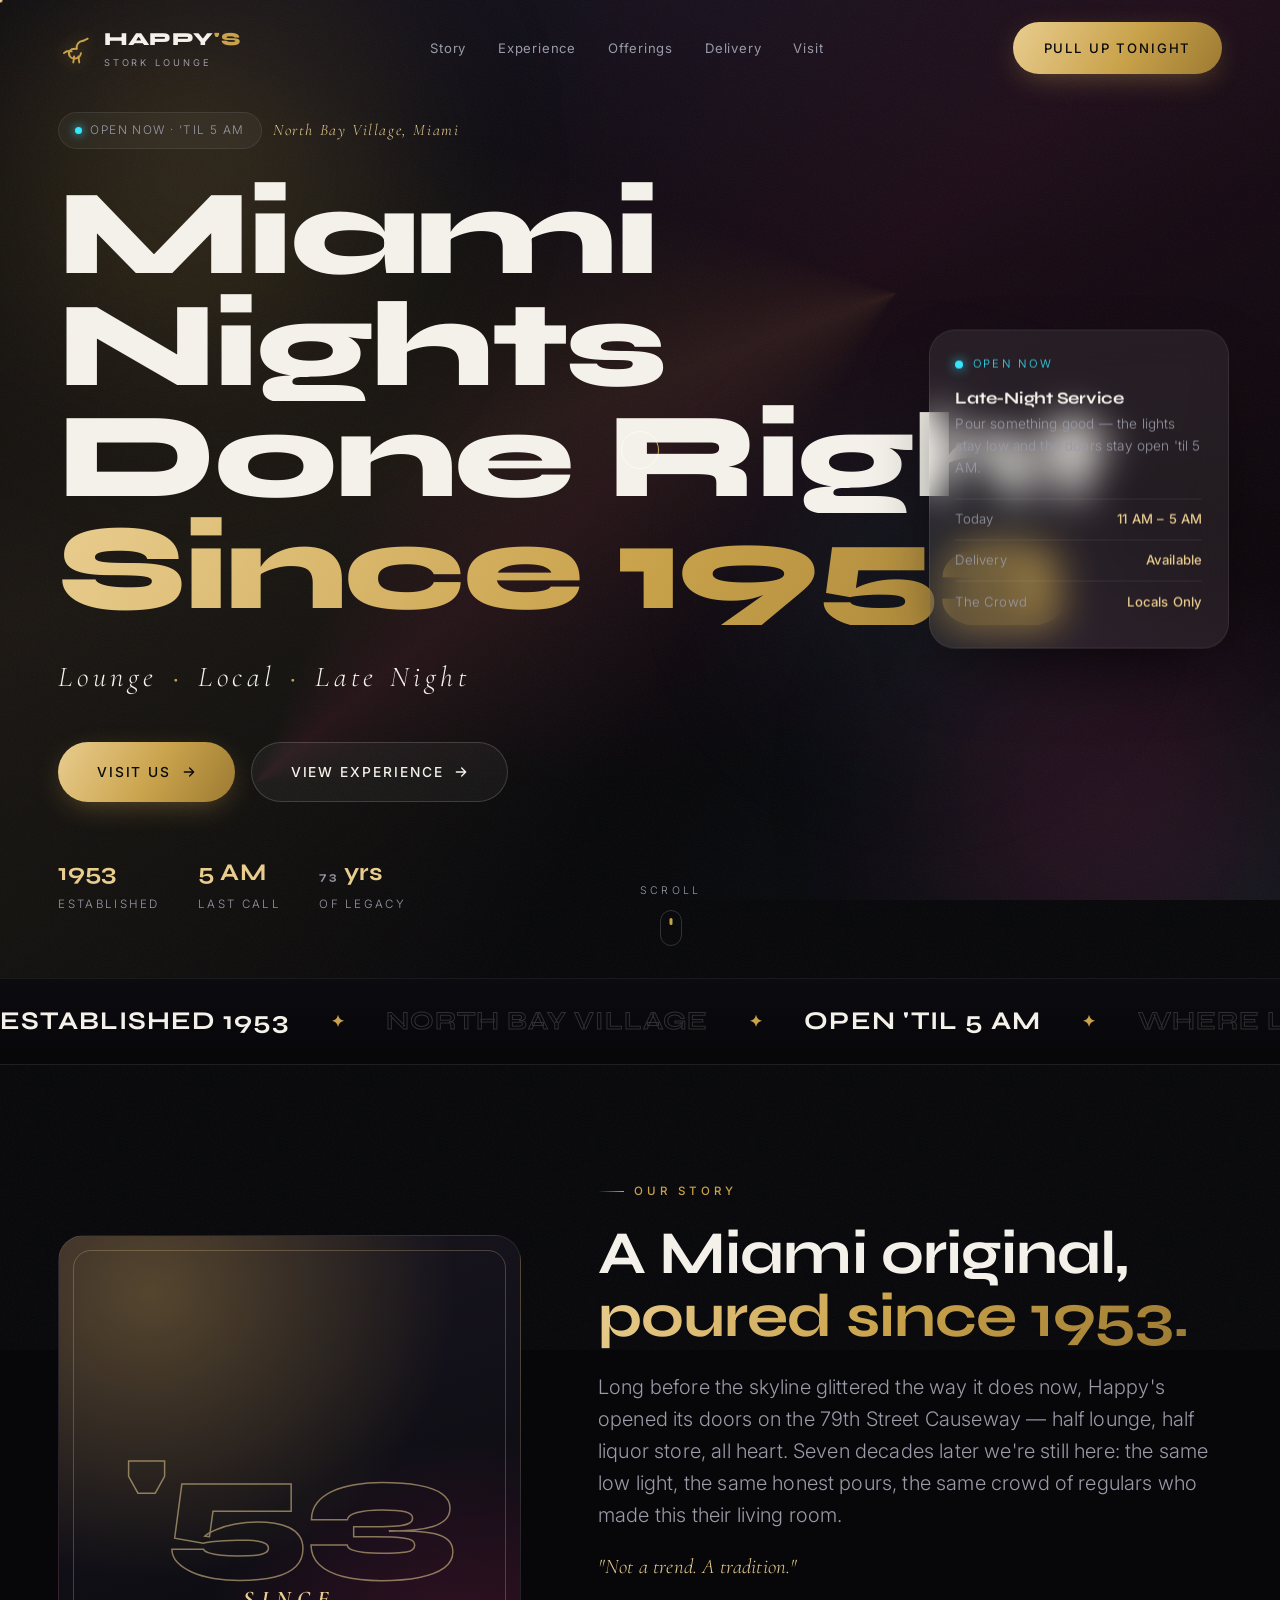
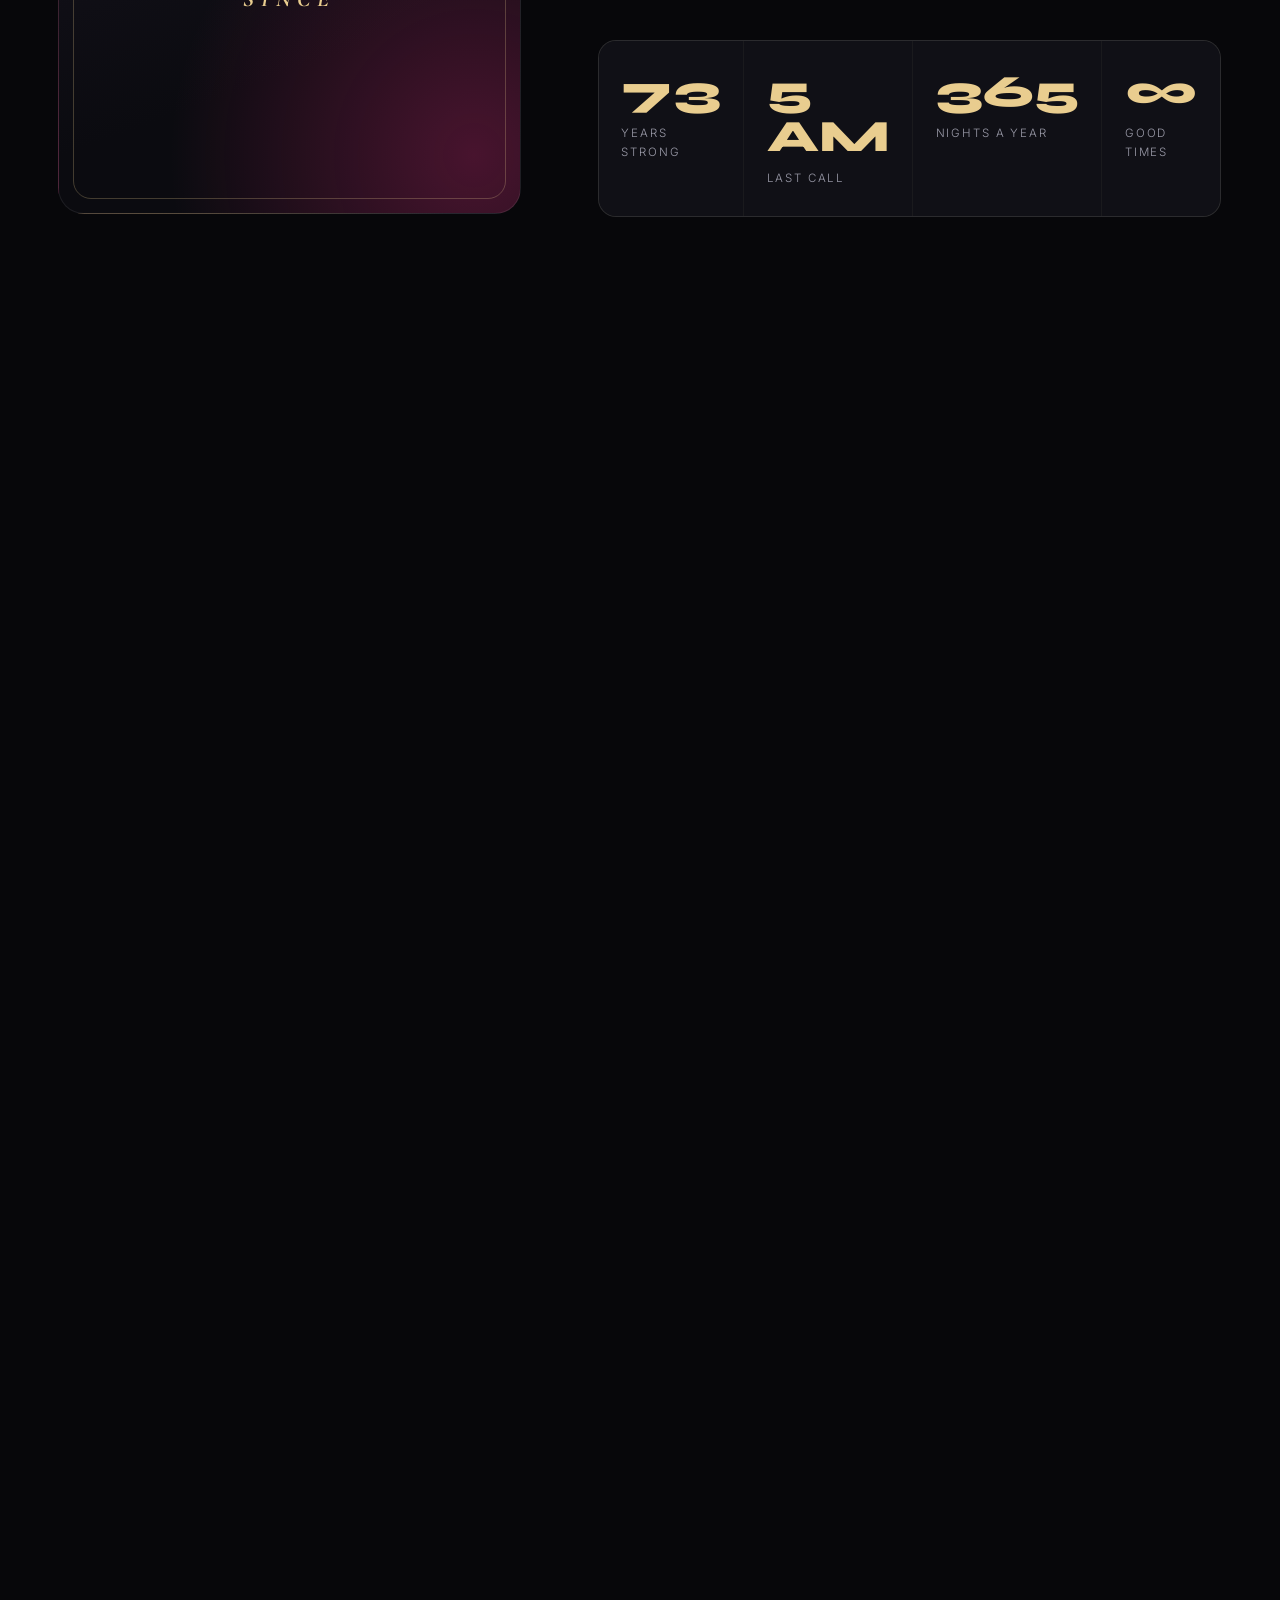
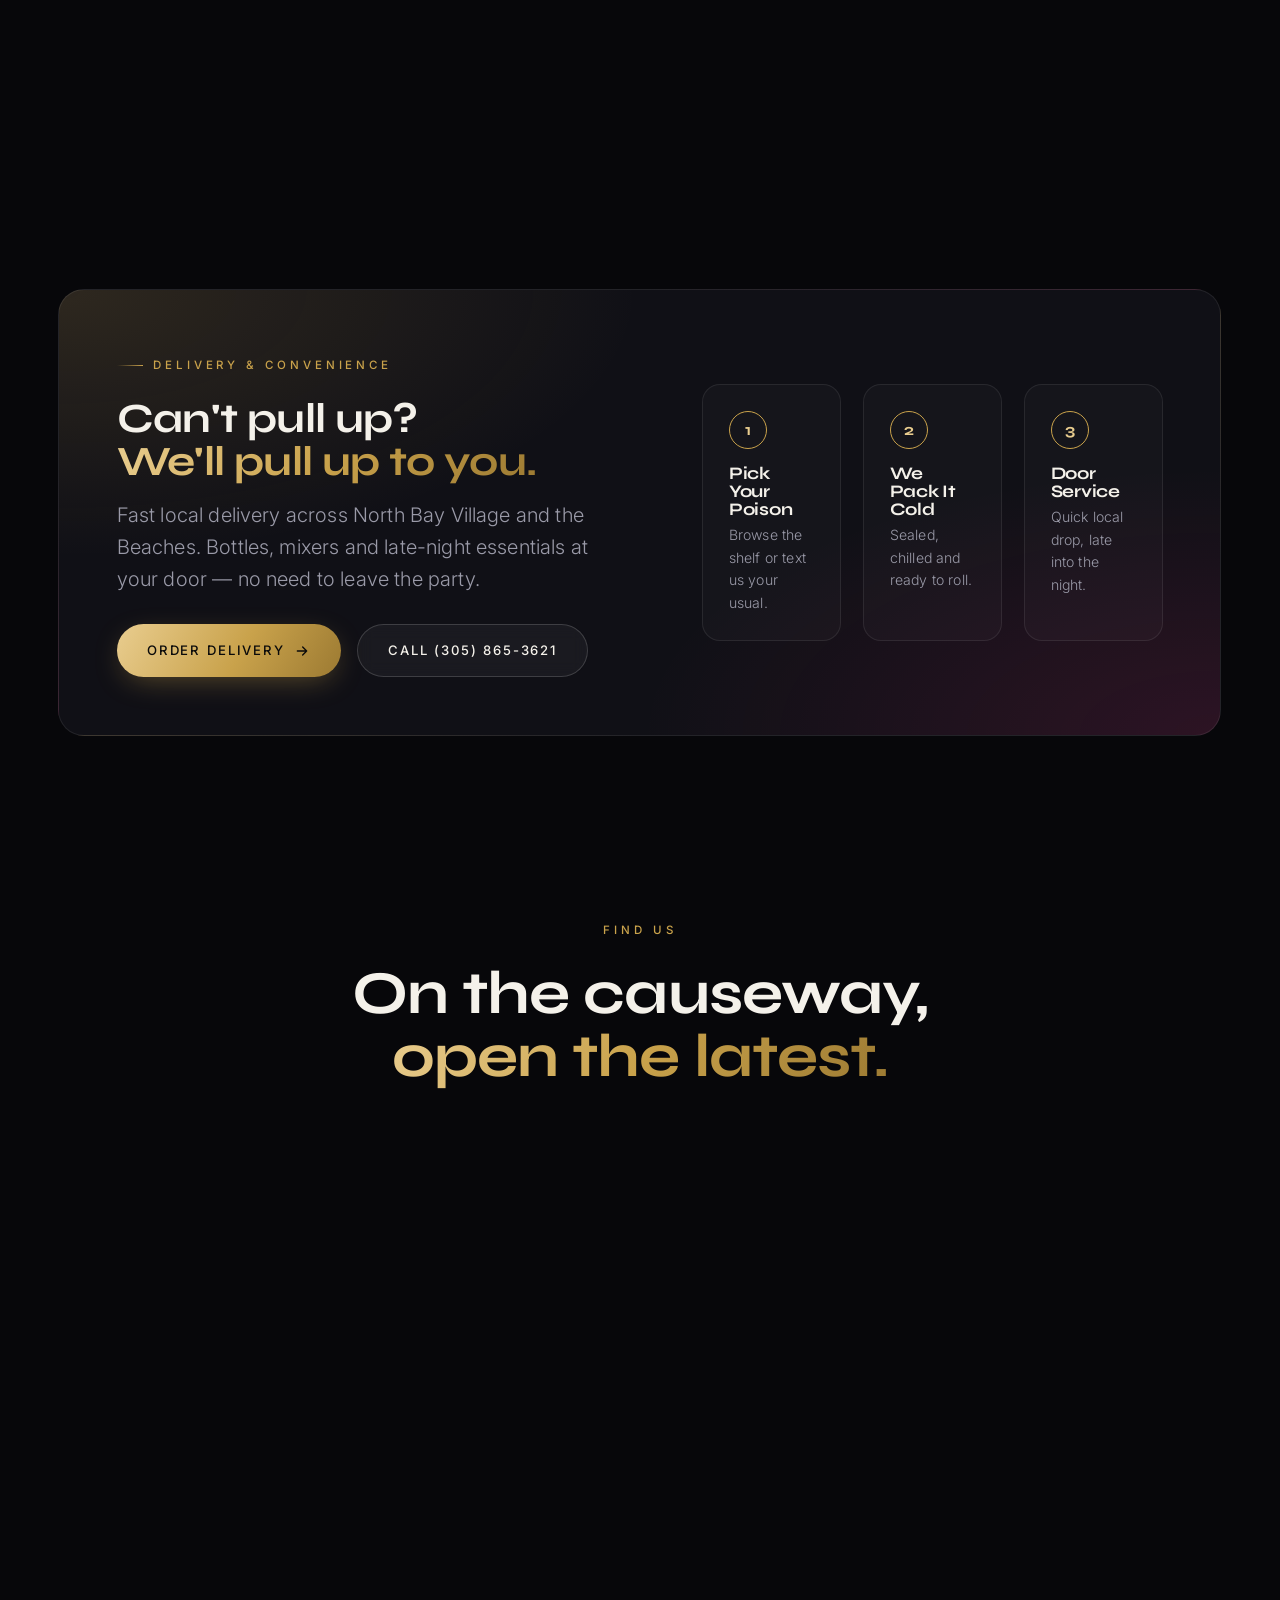
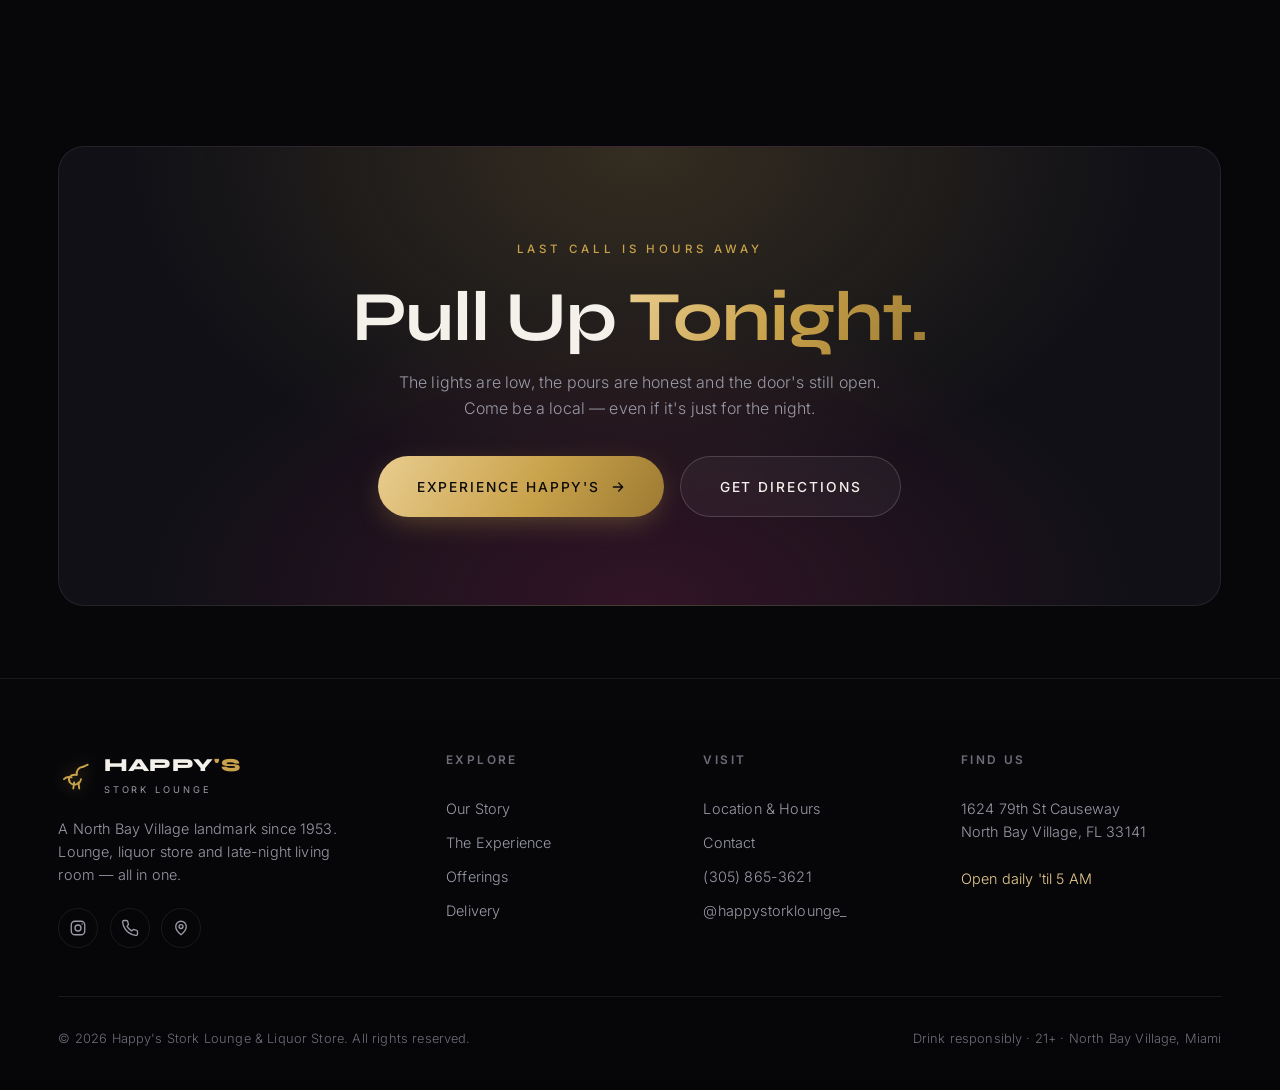
==== index.html @ d996e7ce "Build luxury website for Happy's Stork Lounge & Liquor Store A high-end, multi-page Miami nightlife " ====
<!DOCTYPE html>
<html lang="en">
<head>
  <meta charset="UTF-8" />
  <meta name="viewport" content="width=device-width, initial-scale=1.0" />
  <title>Happy's Stork Lounge & Liquor Store — Miami Nights Done Right Since 1953</title>
  <meta name="description" content="A North Bay Village original since 1953. Happy's Stork Lounge & Liquor Store — late-night cocktails, local energy, premium spirits and fast delivery. Open 'til 5 AM." />
  <meta name="theme-color" content="#07070a" />
  <meta property="og:title" content="Happy's Stork Lounge & Liquor Store — Miami" />
  <meta property="og:description" content="Miami nights done right since 1953. Lounge · Local · Late Night." />
  <meta property="og:type" content="website" />
  <link rel="preconnect" href="https://fonts.googleapis.com" />
  <link rel="preconnect" href="https://fonts.gstatic.com" crossorigin />
  <link rel="icon" href="data:image/svg+xml,%3Csvg xmlns='http://www.w3.org/2000/svg' viewBox='0 0 40 40'%3E%3Ctext y='32' font-size='32'%3E%F0%9F%A5%83%3C/text%3E%3C/svg%3E" />
  <link rel="stylesheet" href="assets/css/style.css" />
</head>
<body>

  <!-- ============ PRELOADER ============ -->
  <div class="preloader">
    <div class="preloader__inner">
      <div class="preloader__mark">HAPPY<span>'S</span></div>
      <div class="preloader__sub">Stork Lounge · Est. 1953</div>
      <div class="preloader__line"></div>
    </div>
  </div>

  <!-- ============ ATMOSPHERE ============ -->
  <div class="atmosphere" aria-hidden="true">
    <span class="orb orb--gold"></span>
    <span class="orb orb--pink"></span>
    <span class="orb orb--cyan"></span>
  </div>
  <div class="grain" aria-hidden="true"></div>
  <div class="scroll-bar"></div>
  <div class="cursor" aria-hidden="true"></div>
  <div class="cursor-dot" aria-hidden="true"></div>

  <!-- ============ NAV ============ -->
  <header class="nav">
    <div class="nav__inner container">
      <a class="brand" href="index.html" aria-label="Happy's Stork Lounge home">
        <svg class="brand__mark" viewBox="0 0 40 40" fill="none" stroke="currentColor" stroke-width="2.2" stroke-linecap="round" stroke-linejoin="round" aria-hidden="true">
          <path d="M35 9 L29.5 11.5"/>
          <path d="M29.5 11.5 C 24 12, 21.5 16, 22 21"/>
          <path d="M22 21 C 14 20, 11 25, 14 30 C 17 34, 26 33, 27 26"/>
          <path d="M19 30 L18 37"/>
          <path d="M24 30 L25 37"/>
          <path d="M16 24 C 12 23, 9 24, 7 26"/>
        </svg>
        <span>HAPPY<b>'S</b><small>Stork Lounge</small></span>
      </a>
      <nav class="nav__links" aria-label="Primary">
        <a href="about.html">Story</a>
        <a href="experience.html">Experience</a>
        <a href="offerings.html">Offerings</a>
        <a href="delivery.html">Delivery</a>
        <a href="location.html">Visit</a>
      </nav>
      <a class="btn btn--gold nav__cta" href="contact.html" data-magnetic>Pull Up Tonight</a>
      <button class="nav__toggle" aria-label="Open menu" aria-expanded="false">
        <span></span><span></span><span></span>
      </button>
    </div>
  </header>

  <!-- ============ MOBILE MENU ============ -->
  <div class="menu">
    <a href="about.html"><span>01</span>Story</a>
    <a href="experience.html"><span>02</span>Experience</a>
    <a href="offerings.html"><span>03</span>Offerings</a>
    <a href="delivery.html"><span>04</span>Delivery</a>
    <a href="location.html"><span>05</span>Visit</a>
    <a href="contact.html"><span>06</span>Contact</a>
    <div class="menu__footer">
      <span>1624 79th St Causeway</span>
      <span>(305) 865-3621</span>
      <span>Open 'til 5 AM</span>
    </div>
  </div>

  <main>
    <!-- ============ HERO ============ -->
    <section class="hero" id="top">
      <div class="hero__beams" data-parallax="0.15" aria-hidden="true"></div>
      <div class="container hero__inner">
        <div class="hero__badge">
          <span class="pill"><span class="dot"></span>Open Now · 'til 5 AM</span>
          <span class="hero__est">North Bay Village, Miami</span>
        </div>

        <h1>
          <span class="line"><span>Miami Nights</span></span>
          <span class="line"><span>Done Right</span></span>
          <span class="line"><span class="gold-text">Since 1953</span></span>
        </h1>

        <p class="hero__sub">Lounge <b>·</b> Local <b>·</b> Late Night</p>

        <div class="btn-row">
          <a class="btn btn--gold btn--lg" href="location.html" data-magnetic>
            Visit Us
            <svg viewBox="0 0 24 24" fill="none" stroke="currentColor" stroke-width="2"><path d="M5 12h14M13 6l6 6-6 6" stroke-linecap="round" stroke-linejoin="round"/></svg>
          </a>
          <a class="btn btn--ghost btn--lg" href="experience.html">
            View Experience
            <svg viewBox="0 0 24 24" fill="none" stroke="currentColor" stroke-width="2"><path d="M5 12h14M13 6l6 6-6 6" stroke-linecap="round" stroke-linejoin="round"/></svg>
          </a>
        </div>

        <div class="hero__meta">
          <div class="item"><b data-count="1953">1953</b><span>Established</span></div>
          <div class="item"><b>5 AM</b><span>Last Call</span></div>
          <div class="item"><b><span data-count="73">73</span> yrs</b><span>Of Legacy</span></div>
        </div>
      </div>

      <!-- floating glass card -->
      <aside class="hero__card" data-tilt aria-label="Tonight at Happy's">
        <div class="now"><span class="dot"></span>Open Now</div>
        <h4>Late-Night Service</h4>
        <p>Pour something good — the lights stay low and the doors stay open 'til 5 AM.</p>
        <div class="row"><span>Today</span><b>11 AM – 5 AM</b></div>
        <div class="row"><span>Delivery</span><b>Available</b></div>
        <div class="row"><span>The Crowd</span><b>Locals Only</b></div>
      </aside>

      <a href="#story" class="hero__scroll" aria-label="Scroll to story">
        Scroll
        <span class="mouse" aria-hidden="true"></span>
      </a>
    </section>

    <!-- ============ MARQUEE ============ -->
    <div class="marquee" aria-hidden="true">
      <div class="marquee__track">
        <span>Established 1953</span><span class="sep">✦</span>
        <span class="ghost">North Bay Village</span><span class="sep">✦</span>
        <span>Open 'til 5 AM</span><span class="sep">✦</span>
        <span class="ghost">Where Locals Hang</span><span class="sep">✦</span>
        <span>Lounge & Liquor</span><span class="sep">✦</span>
        <span class="ghost">Fast Delivery</span><span class="sep">✦</span>
        <span>Established 1953</span><span class="sep">✦</span>
        <span class="ghost">North Bay Village</span><span class="sep">✦</span>
        <span>Open 'til 5 AM</span><span class="sep">✦</span>
        <span class="ghost">Where Locals Hang</span><span class="sep">✦</span>
        <span>Lounge & Liquor</span><span class="sep">✦</span>
        <span class="ghost">Fast Delivery</span><span class="sep">✦</span>
      </div>
    </div>

    <!-- ============ STORY ============ -->
    <section class="section" id="story">
      <div class="container split">
        <div class="reveal">
          <div class="story__visual">
            <div class="glow-frame"></div>
            <div class="year">'53<small>SINCE</small></div>
          </div>
        </div>
        <div>
          <span class="eyebrow reveal">Our Story</span>
          <h2 class="h-xl reveal" data-delay="1">A Miami original,<br><span class="gold-text">poured since 1953.</span></h2>
          <p class="lead reveal" data-delay="2" style="margin-top:1.4rem">
            Long before the skyline glittered the way it does now, Happy's opened its doors
            on the 79th Street Causeway — half lounge, half liquor store, all heart. Seven
            decades later we're still here: the same low light, the same honest pours, the
            same crowd of regulars who made this their living room.
          </p>
          <p class="reveal serif" data-delay="3" style="margin-top:1.2rem;font-size:1.3rem;color:var(--gold-bright)">
            "Not a trend. A tradition."
          </p>

          <div class="stats reveal" data-delay="2">
            <div class="stat"><b data-count="73">73</b><span>Years Strong</span></div>
            <div class="stat"><b data-count="5" data-suffix=" AM">5 AM</b><span>Last Call</span></div>
            <div class="stat"><b data-count="365">365</b><span>Nights A Year</span></div>
            <div class="stat"><b>∞</b><span>Good Times</span></div>
          </div>

          <div class="btn-row reveal" data-delay="3" style="margin-top:2.4rem">
            <a class="text-link" href="about.html">
              Read the full story
              <svg viewBox="0 0 24 24" fill="none" stroke="currentColor" stroke-width="2"><path d="M5 12h14M13 6l6 6-6 6" stroke-linecap="round" stroke-linejoin="round"/></svg>
            </a>
          </div>
        </div>
      </div>
    </section>

    <!-- ============ EXPERIENCE ============ -->
    <section class="section section--tight" id="experience">
      <div class="container">
        <div class="center" style="max-width:640px;margin:0 auto 3.5rem">
          <span class="eyebrow eyebrow--center reveal">The Experience</span>
          <h2 class="h-xl reveal" data-delay="1">More than a bar.<br>It's a <span class="gold-text">whole mood.</span></h2>
          <p class="lead mx-auto reveal" data-delay="2" style="margin-top:1.2rem">
            Three rooms, one energy — settle in, link up, and let the night ride.
          </p>
        </div>

        <div class="grid grid--3">
          <a class="imgcard reveal" href="experience.html" data-delay="1">
            <div class="imgcard__bg bg--lounge" style="--photo:url('https://images.unsplash.com/photo-1470337458703-46ad1756a187?auto=format&fit=crop&w=900&q=70')"></div>
            <span class="eyebrow eyebrow--center">01 — Lounge</span>
            <h3>The Lounge Experience</h3>
            <p>Dim gold light, deep seats and a bartender who already knows your order.</p>
            <span class="text-link">Step inside <svg viewBox="0 0 24 24" fill="none" stroke="currentColor" stroke-width="2"><path d="M5 12h14M13 6l6 6-6 6" stroke-linecap="round" stroke-linejoin="round"/></svg></span>
          </a>
          <a class="imgcard reveal" href="experience.html" data-delay="2">
            <div class="imgcard__bg bg--social" style="--photo:url('https://images.unsplash.com/photo-1543007630-9710e4a00a20?auto=format&fit=crop&w=900&q=70')"></div>
            <span class="eyebrow eyebrow--center">02 — Social</span>
            <h3>Social Atmosphere</h3>
            <p>The kind of room where strangers become regulars and regulars become family.</p>
            <span class="text-link">Feel the vibe <svg viewBox="0 0 24 24" fill="none" stroke="currentColor" stroke-width="2"><path d="M5 12h14M13 6l6 6-6 6" stroke-linecap="round" stroke-linejoin="round"/></svg></span>
          </a>
          <a class="imgcard reveal" href="experience.html" data-delay="3">
            <div class="imgcard__bg bg--sports" style="--photo:url('https://images.unsplash.com/photo-1552072092-7f9b8d63efcb?auto=format&fit=crop&w=900&q=70')"></div>
            <span class="eyebrow eyebrow--center">03 — Play</span>
            <h3>Entertainment & Sports</h3>
            <p>Every game on the screens, the right music on the speakers, all night long.</p>
            <span class="text-link">See what's on <svg viewBox="0 0 24 24" fill="none" stroke="currentColor" stroke-width="2"><path d="M5 12h14M13 6l6 6-6 6" stroke-linecap="round" stroke-linejoin="round"/></svg></span>
          </a>
        </div>
      </div>
    </section>

    <!-- ============ OFFERINGS ============ -->
    <section class="section" id="offerings">
      <div class="container">
        <div class="split" style="align-items:start">
          <div>
            <span class="eyebrow reveal">Behind The Bar</span>
            <h2 class="h-xl reveal" data-delay="1">A curated wall of<br><span class="gold-text">good intentions.</span></h2>
            <p class="lead reveal" data-delay="2" style="margin-top:1.2rem">
              Lounge favourites and a full liquor store under one roof — grab a stool or grab
              a bottle to go. Either way, you're covered well past midnight.
            </p>
            <div class="btn-row reveal" data-delay="3" style="margin-top:2rem">
              <a class="btn btn--gold" href="offerings.html" data-magnetic>Explore Offerings
                <svg viewBox="0 0 24 24" fill="none" stroke="currentColor" stroke-width="2"><path d="M5 12h14M13 6l6 6-6 6" stroke-linecap="round" stroke-linejoin="round"/></svg>
              </a>
            </div>
          </div>
          <div>
            <div class="reveal" data-delay="1">
              <div class="feat">
                <div class="feat__no">01</div>
                <div><h4>Curated Selection</h4><p>Hand-picked spirits, cold beer and easy-drinking classics — chosen by people who actually drink them.</p></div>
              </div>
            </div>
            <div class="reveal" data-delay="2">
              <div class="feat">
                <div class="feat__no">02</div>
                <div><h4>Premium Spirits & Beverages</h4><p>Top-shelf bottles and rare finds alongside the everyday go-to's, all fairly priced.</p></div>
              </div>
            </div>
            <div class="reveal" data-delay="3">
              <div class="feat">
                <div class="feat__no">03</div>
                <div><h4>Late-Night Convenience</h4><p>The only counter in North Bay Village still pouring — and selling — at 4:59 AM.</p></div>
              </div>
            </div>
          </div>
        </div>
      </div>
    </section>

    <!-- ============ DELIVERY ============ -->
    <section class="section section--tight" id="delivery">
      <div class="container">
        <div class="panel reveal">
          <div class="split" style="align-items:center">
            <div>
              <span class="eyebrow">Delivery & Convenience</span>
              <h2 class="h-lg" style="margin-bottom:1rem">Can't pull up?<br><span class="gold-text">We'll pull up to you.</span></h2>
              <p class="lead">Fast local delivery across North Bay Village and the Beaches.
                Bottles, mixers and late-night essentials at your door — no need to leave the party.</p>
              <div class="btn-row" style="margin-top:1.8rem">
                <a class="btn btn--gold" href="delivery.html" data-magnetic>Order Delivery
                  <svg viewBox="0 0 24 24" fill="none" stroke="currentColor" stroke-width="2"><path d="M5 12h14M13 6l6 6-6 6" stroke-linecap="round" stroke-linejoin="round"/></svg>
                </a>
                <a class="btn btn--ghost" href="tel:+13058653621">Call (305) 865-3621</a>
              </div>
            </div>
            <div class="steps" style="margin-top:0">
              <div class="step"><b>1</b><h4>Pick Your Poison</h4><p>Browse the shelf or text us your usual.</p></div>
              <div class="step"><b>2</b><h4>We Pack It Cold</h4><p>Sealed, chilled and ready to roll.</p></div>
              <div class="step"><b>3</b><h4>Door Service</h4><p>Quick local drop, late into the night.</p></div>
            </div>
          </div>
        </div>
      </div>
    </section>

    <!-- ============ LOCATION ============ -->
    <section class="section" id="location">
      <div class="container">
        <div class="center" style="max-width:640px;margin:0 auto 3rem">
          <span class="eyebrow eyebrow--center reveal">Find Us</span>
          <h2 class="h-xl reveal" data-delay="1">On the causeway,<br><span class="gold-text">open the latest.</span></h2>
        </div>
        <div class="split" style="align-items:stretch">
          <div class="reveal map-frame">
            <iframe
              title="Happy's Stork Lounge location map"
              src="https://www.google.com/maps?q=1624+79th+St+Causeway,+North+Bay+Village,+FL+33141&output=embed"
              loading="lazy" referrerpolicy="no-referrer-when-downgrade"></iframe>
          </div>
          <div class="reveal" data-delay="1">
            <div class="hours">
              <div class="hours__row" data-days="1,2,3,4,5">
                <span class="day">Mon – Fri</span>
                <span class="time">11:00 AM – <b>5:00 AM</b></span>
              </div>
              <div class="hours__row" data-days="6,0">
                <span class="day">Sat – Sun</span>
                <span class="time">10:00 AM – <b>5:00 AM</b><span class="hours__tag">Late</span></span>
              </div>
            </div>
            <div style="display:grid;gap:0.8rem;margin-top:1.2rem">
              <div class="info-card">
                <span class="ic"><svg viewBox="0 0 24 24" fill="none" stroke="currentColor" stroke-width="1.8"><path d="M12 21s-7-5.6-7-11a7 7 0 0 1 14 0c0 5.4-7 11-7 11Z"/><circle cx="12" cy="10" r="2.6"/></svg></span>
                <div><h4>Address</h4><p><a href="https://www.google.com/maps/dir/?api=1&destination=1624+79th+St+Causeway+North+Bay+Village+FL+33141" target="_blank" rel="noopener">1624 79th St Causeway, North Bay Village, FL 33141</a></p></div>
              </div>
              <div class="info-card">
                <span class="ic"><svg viewBox="0 0 24 24" fill="none" stroke="currentColor" stroke-width="1.8"><path d="M22 16.9v3a2 2 0 0 1-2.2 2 19.8 19.8 0 0 1-8.6-3 19.5 19.5 0 0 1-6-6 19.8 19.8 0 0 1-3-8.6A2 2 0 0 1 4.1 2h3a2 2 0 0 1 2 1.7c.1.9.3 1.8.6 2.6a2 2 0 0 1-.4 2.1L8.1 9.8a16 16 0 0 0 6 6l1.4-1.2a2 2 0 0 1 2.1-.4c.8.3 1.7.5 2.6.6a2 2 0 0 1 1.7 2Z"/></svg></span>
                <div><h4>Reservations & Delivery</h4><p><a href="tel:+13058653621">(305) 865-3621</a></p></div>
              </div>
            </div>
            <div class="btn-row" style="margin-top:1.2rem">
              <a class="btn btn--ghost" href="location.html">Full Location & Hours
                <svg viewBox="0 0 24 24" fill="none" stroke="currentColor" stroke-width="2"><path d="M5 12h14M13 6l6 6-6 6" stroke-linecap="round" stroke-linejoin="round"/></svg>
              </a>
            </div>
          </div>
        </div>
      </div>
    </section>

    <!-- ============ CTA ============ -->
    <section class="section section--tight">
      <div class="container">
        <div class="cta-band reveal">
          <span class="eyebrow eyebrow--center">Last Call Is Hours Away</span>
          <h2>Pull Up <span class="gold-text">Tonight.</span></h2>
          <p>The lights are low, the pours are honest and the door's still open.
            Come be a local — even if it's just for the night.</p>
          <div class="btn-row">
            <a class="btn btn--gold btn--lg" href="contact.html" data-magnetic>Experience Happy's
              <svg viewBox="0 0 24 24" fill="none" stroke="currentColor" stroke-width="2"><path d="M5 12h14M13 6l6 6-6 6" stroke-linecap="round" stroke-linejoin="round"/></svg>
            </a>
            <a class="btn btn--ghost btn--lg" href="location.html">Get Directions</a>
          </div>
        </div>
      </div>
    </section>
  </main>

  <!-- ============ FOOTER ============ -->
  <footer class="footer">
    <div class="container">
      <div class="footer__grid">
        <div class="footer__brand">
          <a class="brand" href="index.html">
            <svg class="brand__mark" viewBox="0 0 40 40" fill="none" stroke="currentColor" stroke-width="2.2" stroke-linecap="round" stroke-linejoin="round" aria-hidden="true">
              <path d="M35 9 L29.5 11.5"/><path d="M29.5 11.5 C 24 12, 21.5 16, 22 21"/>
              <path d="M22 21 C 14 20, 11 25, 14 30 C 17 34, 26 33, 27 26"/>
              <path d="M19 30 L18 37"/><path d="M24 30 L25 37"/><path d="M16 24 C 12 23, 9 24, 7 26"/>
            </svg>
            <span>HAPPY<b>'S</b><small>Stork Lounge</small></span>
          </a>
          <p>A North Bay Village landmark since 1953. Lounge, liquor store and late-night living room — all in one.</p>
          <div class="socials">
            <a href="https://www.instagram.com/happystorklounge_/" target="_blank" rel="noopener" aria-label="Instagram">
              <svg viewBox="0 0 24 24" fill="none" stroke="currentColor" stroke-width="1.8"><rect x="3" y="3" width="18" height="18" rx="5"/><circle cx="12" cy="12" r="4"/><circle cx="17.5" cy="6.5" r="1" fill="currentColor" stroke="none"/></svg>
            </a>
            <a href="tel:+13058653621" aria-label="Call">
              <svg viewBox="0 0 24 24" fill="none" stroke="currentColor" stroke-width="1.8"><path d="M22 16.9v3a2 2 0 0 1-2.2 2 19.8 19.8 0 0 1-8.6-3 19.5 19.5 0 0 1-6-6 19.8 19.8 0 0 1-3-8.6A2 2 0 0 1 4.1 2h3a2 2 0 0 1 2 1.7c.1.9.3 1.8.6 2.6a2 2 0 0 1-.4 2.1L8.1 9.8a16 16 0 0 0 6 6l1.4-1.2a2 2 0 0 1 2.1-.4c.8.3 1.7.5 2.6.6a2 2 0 0 1 1.7 2Z"/></svg>
            </a>
            <a href="https://www.google.com/maps/dir/?api=1&destination=1624+79th+St+Causeway+North+Bay+Village+FL+33141" target="_blank" rel="noopener" aria-label="Directions">
              <svg viewBox="0 0 24 24" fill="none" stroke="currentColor" stroke-width="1.8"><path d="M12 21s-7-5.6-7-11a7 7 0 0 1 14 0c0 5.4-7 11-7 11Z"/><circle cx="12" cy="10" r="2.6"/></svg>
            </a>
          </div>
        </div>
        <div class="footer__col">
          <h5>Explore</h5>
          <a href="about.html">Our Story</a>
          <a href="experience.html">The Experience</a>
          <a href="offerings.html">Offerings</a>
          <a href="delivery.html">Delivery</a>
        </div>
        <div class="footer__col">
          <h5>Visit</h5>
          <a href="location.html">Location & Hours</a>
          <a href="contact.html">Contact</a>
          <a href="tel:+13058653621">(305) 865-3621</a>
          <a href="https://www.instagram.com/happystorklounge_/" target="_blank" rel="noopener">@happystorklounge_</a>
        </div>
        <div class="footer__col">
          <h5>Find Us</h5>
          <p>1624 79th St Causeway<br>North Bay Village, FL 33141</p>
          <p style="margin-top:0.8rem;color:var(--gold-bright)">Open daily 'til 5 AM</p>
        </div>
      </div>
      <div class="footer__bottom">
        <span>© <span data-year>2026</span> Happy's Stork Lounge & Liquor Store. All rights reserved.</span>
        <span>Drink responsibly · 21+ · North Bay Village, Miami</span>
      </div>
    </div>
  </footer>

  <script src="assets/js/main.js"></script>
</body>
</html>
---- assets/css/style.css ----
/* =================================================================
   HAPPY'S STORK LOUNGE & LIQUOR  —  Miami, Est. 1953
   Luxury nightlife design system
   ================================================================= */

/* ---------- Fonts ---------- */
@import url('https://fonts.googleapis.com/css2?family=Syne:wght@600;700;800&family=Inter:wght@300;400;500;600&family=Cormorant+Garamond:ital,wght@0,400;0,500;1,400;1,500&display=swap');

/* ---------- Design tokens ---------- */
:root {
  --bg:          #07070a;
  --bg-2:        #0b0b10;
  --surface:     #101016;
  --surface-2:   #15151d;
  --line:        rgba(255, 255, 255, 0.08);
  --line-strong: rgba(255, 255, 255, 0.16);

  --gold:        #c9a24b;
  --gold-bright: #e9cd8f;
  --gold-deep:   #9c7a32;
  --gold-glow:   rgba(201, 162, 75, 0.45);

  --pink:        #ff2e88;
  --cyan:        #36e6ff;
  --purple:      #9b5cff;

  --text:        #f4f1ea;
  --muted:       #9a9aa8;
  --muted-2:     #6d6d7a;

  --glass:       rgba(255, 255, 255, 0.045);
  --glass-2:     rgba(255, 255, 255, 0.07);

  --font-display: 'Syne', 'Trebuchet MS', sans-serif;
  --font-body:    'Inter', system-ui, sans-serif;
  --font-serif:   'Cormorant Garamond', Georgia, serif;

  --ease:    cubic-bezier(0.22, 1, 0.36, 1);
  --ease-in: cubic-bezier(0.5, 0, 0.75, 0);

  --container: 1240px;
  --radius:    18px;
  --radius-lg: 26px;
}

/* ---------- Reset ---------- */
*, *::before, *::after { box-sizing: border-box; }
* { margin: 0; padding: 0; }

html {
  scroll-behavior: smooth;
  -webkit-text-size-adjust: 100%;
}

body {
  font-family: var(--font-body);
  background: var(--bg);
  color: var(--text);
  line-height: 1.6;
  font-weight: 300;
  letter-spacing: 0.01em;
  overflow-x: hidden;
  position: relative;
  min-height: 100vh;
  -webkit-font-smoothing: antialiased;
  text-rendering: optimizeLegibility;
}

img { max-width: 100%; display: block; }
a { color: inherit; text-decoration: none; }
button { font-family: inherit; cursor: pointer; border: none; background: none; color: inherit; }
ul { list-style: none; }
::selection { background: var(--gold); color: #0a0a0a; }

/* ---------- Scrollbar ---------- */
::-webkit-scrollbar { width: 10px; }
::-webkit-scrollbar-track { background: var(--bg); }
::-webkit-scrollbar-thumb {
  background: linear-gradient(var(--gold-deep), var(--gold));
  border-radius: 10px;
  border: 2px solid var(--bg);
}

/* =================================================================
   ATMOSPHERE  —  fixed cinematic background
   ================================================================= */
.atmosphere {
  position: fixed;
  inset: 0;
  z-index: -2;
  overflow: hidden;
  background:
    radial-gradient(120% 80% at 50% -10%, #16121f 0%, transparent 55%),
    radial-gradient(100% 70% at 100% 100%, #0d1419 0%, transparent 50%),
    var(--bg);
}
.orb {
  position: absolute;
  border-radius: 50%;
  filter: blur(90px);
  opacity: 0.5;
  will-change: transform;
}
.orb--gold {
  width: 46vw; height: 46vw;
  top: -10vw; left: -8vw;
  background: radial-gradient(circle, rgba(201,162,75,0.55), transparent 65%);
  animation: drift1 26s ease-in-out infinite;
}
.orb--pink {
  width: 40vw; height: 40vw;
  bottom: -12vw; right: -6vw;
  background: radial-gradient(circle, rgba(255,46,136,0.4), transparent 65%);
  animation: drift2 32s ease-in-out infinite;
}
.orb--cyan {
  width: 34vw; height: 34vw;
  top: 40%; left: 55%;
  background: radial-gradient(circle, rgba(54,230,255,0.22), transparent 65%);
  animation: drift3 38s ease-in-out infinite;
}
@keyframes drift1 { 50% { transform: translate(8vw, 6vw) scale(1.1); } }
@keyframes drift2 { 50% { transform: translate(-7vw, -5vw) scale(1.15); } }
@keyframes drift3 { 50% { transform: translate(-6vw, 4vw) scale(0.9); } }

/* film grain */
.grain {
  position: fixed;
  inset: -50%;
  z-index: -1;
  width: 200%; height: 200%;
  pointer-events: none;
  opacity: 0.05;
  background-image: url("data:image/svg+xml,%3Csvg xmlns='http://www.w3.org/2000/svg' width='160' height='160'%3E%3Cfilter id='n'%3E%3CfeTurbulence type='fractalNoise' baseFrequency='0.85' numOctaves='3' stitchTiles='stitch'/%3E%3C/filter%3E%3Crect width='100%25' height='100%25' filter='url(%23n)'/%3E%3C/svg%3E");
  animation: grain 0.6s steps(3) infinite;
}
@keyframes grain {
  0%,100% { transform: translate(0,0); }
  33% { transform: translate(-3%, 2%); }
  66% { transform: translate(2%, -3%); }
}

/* scrollbar progress at top */
.scroll-bar {
  position: fixed;
  top: 0; left: 0;
  height: 2px;
  width: 0%;
  z-index: 1000;
  background: linear-gradient(90deg, var(--gold-deep), var(--gold-bright), var(--pink));
  box-shadow: 0 0 12px var(--gold-glow);
  transition: width 0.1s linear;
}

/* =================================================================
   CUSTOM CURSOR
   ================================================================= */
.cursor, .cursor-dot {
  position: fixed;
  top: 0; left: 0;
  border-radius: 50%;
  pointer-events: none;
  z-index: 9999;
  transform: translate(-50%, -50%);
  mix-blend-mode: screen;
}
.cursor {
  width: 38px; height: 38px;
  border: 1px solid var(--gold);
  transition: width 0.25s var(--ease), height 0.25s var(--ease),
              background 0.25s var(--ease), border-color 0.25s var(--ease);
}
.cursor-dot { width: 5px; height: 5px; background: var(--gold-bright); }
.cursor.is-hover {
  width: 64px; height: 64px;
  background: rgba(201,162,75,0.12);
  border-color: var(--gold-bright);
}
@media (hover: none), (max-width: 900px) {
  .cursor, .cursor-dot { display: none; }
}

/* =================================================================
   PRELOADER
   ================================================================= */
.preloader {
  position: fixed;
  inset: 0;
  z-index: 10000;
  background: var(--bg);
  display: grid;
  place-items: center;
  transition: opacity 0.8s var(--ease), visibility 0.8s;
  /* CSS-driven auto-dismiss so it never sticks, even if JS fails to run */
  animation: preloaderHide 0.7s var(--ease) 1.7s forwards;
}
.preloader.is-done { opacity: 0; visibility: hidden; }
@keyframes preloaderHide { to { opacity: 0; visibility: hidden; } }
.preloader__inner { text-align: center; }
.preloader__mark {
  font-family: var(--font-display);
  font-weight: 800;
  font-size: clamp(2rem, 6vw, 3.4rem);
  letter-spacing: 0.04em;
  color: var(--text);
}
.preloader__mark span { color: var(--gold); }
.preloader__sub {
  font-family: var(--font-serif);
  font-style: italic;
  color: var(--muted);
  letter-spacing: 0.3em;
  text-transform: uppercase;
  font-size: 0.8rem;
  margin-top: 0.4rem;
}
.preloader__line {
  width: 220px; max-width: 60vw;
  height: 2px;
  margin: 1.6rem auto 0;
  background: var(--line-strong);
  position: relative;
  overflow: hidden;
  border-radius: 2px;
}
.preloader__line::after {
  content: "";
  position: absolute;
  inset: 0;
  width: 0%;
  background: linear-gradient(90deg, var(--gold-deep), var(--gold-bright));
  animation: load 1.6s var(--ease) forwards;
}
@keyframes load { to { width: 100%; } }

/* =================================================================
   LAYOUT UTILITIES
   ================================================================= */
.container {
  width: 100%;
  max-width: var(--container);
  margin: 0 auto;
  padding: 0 clamp(1.2rem, 4vw, 2.4rem);
}
.section {
  position: relative;
  padding: clamp(5rem, 12vh, 9rem) 0;
}
.section--tight { padding: clamp(3.5rem, 8vh, 6rem) 0; }

.eyebrow {
  display: inline-flex;
  align-items: center;
  gap: 0.65rem;
  font-family: var(--font-body);
  font-weight: 500;
  font-size: 0.72rem;
  letter-spacing: 0.34em;
  text-transform: uppercase;
  color: var(--gold);
  margin-bottom: 1.4rem;
}
.eyebrow::before {
  content: "";
  width: 26px; height: 1px;
  background: linear-gradient(90deg, transparent, var(--gold));
}
.eyebrow--center::before { display: none; }

h1, h2, h3, h4 {
  font-family: var(--font-display);
  font-weight: 700;
  line-height: 1.04;
  letter-spacing: -0.015em;
}
.display {
  font-size: clamp(2.6rem, 7vw, 5.6rem);
  font-weight: 800;
  line-height: 0.98;
}
.h-xl { font-size: clamp(2.1rem, 5vw, 3.8rem); }
.h-lg { font-size: clamp(1.7rem, 3.6vw, 2.6rem); }
.h-md { font-size: clamp(1.3rem, 2.4vw, 1.7rem); }

.lead {
  font-size: clamp(1.05rem, 1.6vw, 1.25rem);
  color: var(--muted);
  font-weight: 300;
  max-width: 60ch;
}
.serif {
  font-family: var(--font-serif);
  font-style: italic;
}
.gold-text {
  background: linear-gradient(120deg, var(--gold-bright), var(--gold), var(--gold-deep));
  -webkit-background-clip: text;
  background-clip: text;
  color: transparent;
}
.muted { color: var(--muted); }
.center { text-align: center; }
.mx-auto { margin-left: auto; margin-right: auto; }

/* =================================================================
   BUTTONS
   ================================================================= */
.btn {
  position: relative;
  display: inline-flex;
  align-items: center;
  gap: 0.6rem;
  padding: 0.95rem 1.9rem;
  font-family: var(--font-body);
  font-weight: 500;
  font-size: 0.82rem;
  letter-spacing: 0.14em;
  text-transform: uppercase;
  border-radius: 100px;
  overflow: hidden;
  transition: transform 0.4s var(--ease), box-shadow 0.4s var(--ease),
              color 0.4s var(--ease), border-color 0.4s var(--ease);
  white-space: nowrap;
}
.btn svg { width: 16px; height: 16px; transition: transform 0.4s var(--ease); }
.btn:hover svg { transform: translateX(4px); }

.btn--gold {
  background: linear-gradient(120deg, var(--gold-bright), var(--gold) 55%, var(--gold-deep));
  color: #0a0a0a;
  box-shadow: 0 8px 30px -8px var(--gold-glow);
}
.btn--gold:hover {
  transform: translateY(-3px);
  box-shadow: 0 14px 44px -10px var(--gold-glow), 0 0 0 1px var(--gold-bright);
}
.btn--gold::after {
  content: "";
  position: absolute;
  top: 0; left: -120%;
  width: 60%; height: 100%;
  background: linear-gradient(100deg, transparent, rgba(255,255,255,0.55), transparent);
  transform: skewX(-20deg);
  transition: left 0.7s var(--ease);
}
.btn--gold:hover::after { left: 130%; }

.btn--ghost {
  border: 1px solid var(--line-strong);
  color: var(--text);
  background: var(--glass);
  backdrop-filter: blur(8px);
}
.btn--ghost:hover {
  border-color: var(--gold);
  color: var(--gold-bright);
  transform: translateY(-3px);
  box-shadow: 0 12px 36px -16px var(--gold-glow);
}

.btn--lg { padding: 1.15rem 2.4rem; font-size: 0.86rem; }
.btn-row { display: flex; flex-wrap: wrap; gap: 1rem; }

.text-link {
  display: inline-flex;
  align-items: center;
  gap: 0.5rem;
  color: var(--gold-bright);
  font-weight: 500;
  font-size: 0.8rem;
  letter-spacing: 0.12em;
  text-transform: uppercase;
  position: relative;
}
.text-link::after {
  content: "";
  position: absolute;
  left: 0; bottom: -4px;
  width: 100%; height: 1px;
  background: var(--gold);
  transform: scaleX(0);
  transform-origin: right;
  transition: transform 0.4s var(--ease);
}
.text-link:hover::after { transform: scaleX(1); transform-origin: left; }
.text-link svg { width: 15px; height: 15px; transition: transform 0.4s var(--ease); }
.text-link:hover svg { transform: translateX(5px); }

/* pill chips */
.pill {
  display: inline-flex;
  align-items: center;
  gap: 0.5rem;
  padding: 0.5rem 1rem;
  border-radius: 100px;
  border: 1px solid var(--line);
  background: var(--glass);
  backdrop-filter: blur(10px);
  font-size: 0.74rem;
  letter-spacing: 0.12em;
  text-transform: uppercase;
  color: var(--muted);
}
.pill .dot {
  width: 7px; height: 7px; border-radius: 50%;
  background: var(--cyan);
  box-shadow: 0 0 10px var(--cyan);
  animation: pulse 2s ease-in-out infinite;
}
@keyframes pulse { 50% { opacity: 0.35; transform: scale(0.8); } }

/* =================================================================
   NAVBAR
   ================================================================= */
.nav {
  position: fixed;
  top: 0; left: 0;
  width: 100%;
  z-index: 900;
  padding: 1.4rem 0;
  transition: padding 0.4s var(--ease), background 0.4s var(--ease),
              border-color 0.4s var(--ease), backdrop-filter 0.4s var(--ease);
  border-bottom: 1px solid transparent;
}
.nav.is-scrolled {
  padding: 0.8rem 0;
  background: rgba(8, 8, 12, 0.72);
  backdrop-filter: blur(18px) saturate(150%);
  border-bottom: 1px solid var(--line);
}
.nav__inner {
  display: flex;
  align-items: center;
  justify-content: space-between;
  gap: 1.5rem;
}
.brand {
  display: flex;
  align-items: center;
  gap: 0.7rem;
  font-family: var(--font-display);
  font-weight: 800;
  font-size: 1.15rem;
  letter-spacing: 0.02em;
}
.brand__mark {
  width: 34px; height: 34px;
  color: var(--gold);
  filter: drop-shadow(0 0 8px var(--gold-glow));
}
.brand small {
  display: block;
  font-family: var(--font-body);
  font-weight: 400;
  font-size: 0.58rem;
  letter-spacing: 0.32em;
  text-transform: uppercase;
  color: var(--muted);
  margin-top: 2px;
}
.brand b { color: var(--gold); font-weight: 800; }

.nav__links {
  display: flex;
  align-items: center;
  gap: 2rem;
}
.nav__links a {
  position: relative;
  font-size: 0.82rem;
  font-weight: 400;
  letter-spacing: 0.06em;
  color: var(--muted);
  transition: color 0.3s var(--ease);
  padding: 0.3rem 0;
}
.nav__links a::after {
  content: "";
  position: absolute;
  left: 0; bottom: -2px;
  width: 100%; height: 1px;
  background: var(--gold);
  transform: scaleX(0);
  transform-origin: right;
  transition: transform 0.4s var(--ease);
}
.nav__links a:hover, .nav__links a.is-active { color: var(--text); }
.nav__links a:hover::after, .nav__links a.is-active::after {
  transform: scaleX(1);
  transform-origin: left;
}
.nav__cta { display: inline-flex; }

.nav__toggle {
  display: none;
  width: 44px; height: 44px;
  border-radius: 50%;
  border: 1px solid var(--line-strong);
  position: relative;
}
.nav__toggle span {
  position: absolute;
  left: 50%; top: 50%;
  width: 18px; height: 1.5px;
  background: var(--text);
  transform: translate(-50%, -50%);
  transition: transform 0.35s var(--ease), opacity 0.35s var(--ease);
}
.nav__toggle span:nth-child(1) { transform: translate(-50%, -6px); }
.nav__toggle span:nth-child(3) { transform: translate(-50%, 6px); }
body.menu-open .nav__toggle span:nth-child(1) { transform: translate(-50%, -50%) rotate(45deg); }
body.menu-open .nav__toggle span:nth-child(2) { opacity: 0; }
body.menu-open .nav__toggle span:nth-child(3) { transform: translate(-50%, -50%) rotate(-45deg); }

/* mobile fullscreen menu */
.menu {
  position: fixed;
  inset: 0;
  z-index: 850;
  background: rgba(8, 8, 12, 0.96);
  backdrop-filter: blur(22px);
  display: flex;
  flex-direction: column;
  justify-content: center;
  padding: 6rem 2rem 3rem;
  opacity: 0;
  visibility: hidden;
  transition: opacity 0.5s var(--ease), visibility 0.5s;
}
body.menu-open .menu { opacity: 1; visibility: visible; }
.menu a {
  font-family: var(--font-display);
  font-weight: 700;
  font-size: clamp(2rem, 9vw, 3.2rem);
  color: var(--muted);
  padding: 0.5rem 0;
  transform: translateY(30px);
  opacity: 0;
  transition: color 0.3s var(--ease);
}
.menu a span { color: var(--gold); margin-right: 1rem; font-size: 0.8rem; font-family: var(--font-body); }
body.menu-open .menu a {
  animation: menuIn 0.6s var(--ease) forwards;
}
body.menu-open .menu a:nth-child(1) { animation-delay: 0.08s; }
body.menu-open .menu a:nth-child(2) { animation-delay: 0.14s; }
body.menu-open .menu a:nth-child(3) { animation-delay: 0.2s; }
body.menu-open .menu a:nth-child(4) { animation-delay: 0.26s; }
body.menu-open .menu a:nth-child(5) { animation-delay: 0.32s; }
body.menu-open .menu a:nth-child(6) { animation-delay: 0.38s; }
.menu a:hover { color: var(--gold-bright); }
@keyframes menuIn { to { transform: translateY(0); opacity: 1; } }
.menu__footer {
  margin-top: 2.5rem;
  display: flex;
  flex-wrap: wrap;
  gap: 1.4rem;
  color: var(--muted);
  font-size: 0.8rem;
  letter-spacing: 0.1em;
}

/* =================================================================
   HERO
   ================================================================= */
.hero {
  position: relative;
  min-height: 100svh;
  display: flex;
  align-items: center;
  overflow: hidden;
  padding: 7rem 0 4rem;
}
.hero__beams {
  position: absolute;
  inset: 0;
  z-index: 0;
  pointer-events: none;
  background:
    conic-gradient(from 210deg at 70% 30%, transparent 0deg, rgba(201,162,75,0.10) 40deg, transparent 80deg),
    conic-gradient(from 20deg at 20% 80%, transparent 0deg, rgba(255,46,136,0.08) 30deg, transparent 70deg);
  mix-blend-mode: screen;
}
.hero__inner { position: relative; z-index: 2; width: 100%; }
.hero__badge {
  display: inline-flex;
  align-items: center;
  gap: 0.7rem;
  margin-bottom: 1.8rem;
}
.hero__est {
  font-family: var(--font-serif);
  font-style: italic;
  font-size: 1rem;
  color: var(--gold-bright);
  letter-spacing: 0.1em;
}
.hero h1 {
  font-size: clamp(2.9rem, 9.5vw, 8.2rem);
  font-weight: 800;
  letter-spacing: -0.02em;
  line-height: 0.92;
  max-width: 16ch;
}
.hero h1 .line { display: block; overflow: hidden; }
.hero h1 .line > span {
  display: block;
  transform: translateY(110%);
  animation: rise 1.1s var(--ease) forwards;
}
.hero h1 .line:nth-child(1) > span { animation-delay: 0.2s; }
.hero h1 .line:nth-child(2) > span { animation-delay: 0.32s; }
.hero h1 .line:nth-child(3) > span { animation-delay: 0.44s; }
@keyframes rise { to { transform: translateY(0); } }

.hero__sub {
  margin-top: 1.8rem;
  font-family: var(--font-serif);
  font-style: italic;
  font-size: clamp(1.2rem, 2.6vw, 1.8rem);
  color: var(--text);
  letter-spacing: 0.16em;
  opacity: 0;
  animation: fadeUp 1s var(--ease) 0.7s forwards;
}
.hero__sub b { color: var(--gold); font-style: normal; font-weight: 500; padding: 0 0.2rem; }
.hero .btn-row {
  margin-top: 2.6rem;
  opacity: 0;
  animation: fadeUp 1s var(--ease) 0.9s forwards;
}
.hero__meta {
  margin-top: 3.2rem;
  display: flex;
  flex-wrap: wrap;
  gap: 2.4rem;
  opacity: 0;
  animation: fadeUp 1s var(--ease) 1.1s forwards;
}
.hero__meta .item { display: flex; flex-direction: column; gap: 0.2rem; }
.hero__meta .item b {
  font-family: var(--font-display);
  font-size: 1.5rem;
  color: var(--gold-bright);
}
.hero__meta .item span {
  font-size: 0.72rem;
  letter-spacing: 0.2em;
  text-transform: uppercase;
  color: var(--muted);
}
@keyframes fadeUp { from { opacity: 0; transform: translateY(28px); } to { opacity: 1; transform: translateY(0); } }

.hero__scroll {
  position: absolute;
  left: 50%; bottom: 2rem;
  transform: translateX(-50%);
  z-index: 3;
  display: flex;
  flex-direction: column;
  align-items: center;
  gap: 0.6rem;
  color: var(--muted);
  font-size: 0.66rem;
  letter-spacing: 0.3em;
  text-transform: uppercase;
  opacity: 0;
  animation: fadeUp 1s var(--ease) 1.4s forwards;
}
.hero__scroll .mouse {
  width: 22px; height: 36px;
  border: 1px solid var(--line-strong);
  border-radius: 14px;
  position: relative;
}
.hero__scroll .mouse::after {
  content: "";
  position: absolute;
  left: 50%; top: 7px;
  width: 3px; height: 7px;
  background: var(--gold);
  border-radius: 3px;
  transform: translateX(-50%);
  animation: scrolldot 1.8s var(--ease) infinite;
}
@keyframes scrolldot { 50% { transform: translate(-50%, 10px); opacity: 0.3; } }

/* floating glass card in hero (desktop) */
.hero__card {
  position: absolute;
  right: clamp(1.5rem, 4vw, 4rem); top: 50%;
  transform: translateY(-50%);
  width: 300px;
  padding: 1.6rem;
  border-radius: var(--radius-lg);
  border: 1px solid var(--line);
  background: var(--glass-2);
  backdrop-filter: blur(20px);
  z-index: 2;
  opacity: 0;
  animation: cardIn 1.2s var(--ease) 1.2s forwards;
  box-shadow: 0 30px 80px -30px rgba(0,0,0,0.8);
}
@keyframes cardIn {
  from { opacity: 0; transform: translateY(calc(-50% + 26px)); }
  to   { opacity: 1; transform: translateY(-50%); }
}
.hero__card .now {
  display: flex; align-items: center; gap: 0.6rem;
  color: var(--cyan);
  font-size: 0.7rem; letter-spacing: 0.2em; text-transform: uppercase;
  margin-bottom: 1rem;
}
.hero__card .now .dot {
  width: 8px; height: 8px; border-radius: 50%;
  background: var(--cyan); box-shadow: 0 0 12px var(--cyan);
  animation: pulse 1.8s infinite;
}
.hero__card h4 { font-size: 1.05rem; margin-bottom: 0.4rem; }
.hero__card p { font-size: 0.85rem; color: var(--muted); margin-bottom: 1.2rem; }
.hero__card .row {
  display: flex; justify-content: space-between;
  padding: 0.6rem 0;
  border-top: 1px solid var(--line);
  font-size: 0.82rem;
}
.hero__card .row span { color: var(--muted); }
.hero__card .row b { color: var(--gold-bright); font-weight: 500; }

/* =================================================================
   MARQUEE
   ================================================================= */
.marquee {
  position: relative;
  padding: 1.4rem 0;
  border-top: 1px solid var(--line);
  border-bottom: 1px solid var(--line);
  background: linear-gradient(var(--bg-2), var(--bg));
  overflow: hidden;
  white-space: nowrap;
}
.marquee__track {
  display: inline-flex;
  align-items: center;
  gap: 2.6rem;
  animation: marquee 30s linear infinite;
  will-change: transform;
}
.marquee:hover .marquee__track { animation-play-state: paused; }
.marquee__track span {
  font-family: var(--font-display);
  font-weight: 700;
  font-size: clamp(1.1rem, 2.2vw, 1.6rem);
  letter-spacing: 0.04em;
  color: var(--text);
  text-transform: uppercase;
}
.marquee__track .sep { color: var(--gold); font-size: 1rem; }
.marquee__track .ghost {
  color: transparent;
  -webkit-text-stroke: 1px var(--line-strong);
}
@keyframes marquee { to { transform: translateX(-50%); } }

/* =================================================================
   STORY / ABOUT
   ================================================================= */
.split {
  display: grid;
  grid-template-columns: 1.05fr 0.95fr;
  gap: clamp(2.5rem, 6vw, 5rem);
  align-items: center;
}
.story__visual {
  position: relative;
  border-radius: var(--radius-lg);
  overflow: hidden;
  aspect-ratio: 4 / 5;
  border: 1px solid var(--line);
  background:
    radial-gradient(120% 90% at 20% 10%, rgba(201,162,75,0.35), transparent 55%),
    radial-gradient(120% 100% at 90% 90%, rgba(255,46,136,0.25), transparent 55%),
    linear-gradient(160deg, #1a1622, #0b0b10 70%);
  display: grid;
  place-items: center;
}
.story__visual .year {
  font-family: var(--font-display);
  font-weight: 800;
  font-size: clamp(4rem, 14vw, 9rem);
  letter-spacing: -0.03em;
  line-height: 1;
  color: transparent;
  -webkit-text-stroke: 1.5px rgba(233,205,143,0.55);
  text-align: center;
}
.story__visual .year small {
  display: block;
  -webkit-text-stroke: 0;
  color: var(--gold-bright);
  font-family: var(--font-serif);
  font-style: italic;
  font-size: 1.4rem;
  letter-spacing: 0.3em;
  margin-top: 0.4rem;
}
.story__visual .glow-frame {
  position: absolute;
  inset: 14px;
  border: 1px solid rgba(233,205,143,0.25);
  border-radius: calc(var(--radius-lg) - 8px);
  pointer-events: none;
}

.stats {
  display: grid;
  grid-template-columns: repeat(4, 1fr);
  gap: 1px;
  margin-top: 3.5rem;
  background: var(--line);
  border: 1px solid var(--line);
  border-radius: var(--radius);
  overflow: hidden;
}
.stat {
  background: var(--surface);
  padding: 1.8rem 1.4rem;
  transition: background 0.4s var(--ease);
}
.stat:hover { background: var(--surface-2); }
.stat b {
  display: block;
  font-family: var(--font-display);
  font-weight: 800;
  font-size: clamp(1.8rem, 3.6vw, 2.8rem);
  color: var(--gold-bright);
  line-height: 1;
}
.stat span {
  display: block;
  margin-top: 0.6rem;
  font-size: 0.72rem;
  letter-spacing: 0.16em;
  text-transform: uppercase;
  color: var(--muted);
}

/* =================================================================
   CARD GRID (Experience / Offerings)
   ================================================================= */
.grid {
  display: grid;
  gap: 1.5rem;
}
.grid--3 { grid-template-columns: repeat(3, 1fr); }
.grid--2 { grid-template-columns: repeat(2, 1fr); }

.card {
  position: relative;
  padding: 2.2rem;
  border-radius: var(--radius-lg);
  border: 1px solid var(--line);
  background: var(--surface);
  overflow: hidden;
  transition: transform 0.5s var(--ease), border-color 0.5s var(--ease),
              box-shadow 0.5s var(--ease);
  isolation: isolate;
}
.card::before {
  content: "";
  position: absolute;
  inset: 0;
  z-index: -1;
  opacity: 0;
  background: radial-gradient(420px circle at var(--mx, 50%) var(--my, 0%),
              rgba(201,162,75,0.16), transparent 60%);
  transition: opacity 0.5s var(--ease);
}
.card:hover {
  transform: translateY(-8px);
  border-color: var(--line-strong);
  box-shadow: 0 30px 70px -30px rgba(0,0,0,0.85);
}
.card:hover::before { opacity: 1; }

.card__num {
  font-family: var(--font-serif);
  font-style: italic;
  font-size: 0.9rem;
  color: var(--gold);
  letter-spacing: 0.2em;
}
.card__icon {
  width: 54px; height: 54px;
  border-radius: 14px;
  display: grid;
  place-items: center;
  margin: 1.4rem 0 1.6rem;
  border: 1px solid var(--line-strong);
  background: linear-gradient(160deg, var(--glass-2), transparent);
  color: var(--gold-bright);
  transition: transform 0.5s var(--ease), color 0.5s var(--ease);
}
.card:hover .card__icon { transform: translateY(-4px) rotate(-6deg); color: var(--gold-bright); }
.card__icon svg { width: 26px; height: 26px; }
.card h3 { font-size: 1.4rem; margin-bottom: 0.7rem; }
.card p { color: var(--muted); font-size: 0.94rem; margin-bottom: 1.4rem; }
.card__tags { display: flex; flex-wrap: wrap; gap: 0.5rem; }
.card__tags span {
  font-size: 0.68rem;
  letter-spacing: 0.1em;
  text-transform: uppercase;
  color: var(--muted);
  padding: 0.35rem 0.7rem;
  border: 1px solid var(--line);
  border-radius: 100px;
}

/* image card (with photo + gradient fallback) */
.imgcard {
  position: relative;
  min-height: 420px;
  border-radius: var(--radius-lg);
  overflow: hidden;
  border: 1px solid var(--line);
  display: flex;
  flex-direction: column;
  justify-content: flex-end;
  padding: 2rem;
  isolation: isolate;
  transition: transform 0.6s var(--ease), box-shadow 0.6s var(--ease);
}
.imgcard__bg {
  position: absolute;
  inset: 0;
  z-index: -2;
  overflow: hidden;
  background-color: #130d1a;     /* deepest fallback */
  background-size: cover;
  background-position: center;   /* themed gradient scene set by .bg--* classes */
}
/* real photo layered on top via --photo; transparent (reveals gradient) if it 404s */
.imgcard__bg::after {
  content: "";
  position: absolute;
  inset: 0;
  background-image: var(--photo, none);
  background-size: cover;
  background-position: center;
  transform: scale(1.05);
  transition: transform 0.9s var(--ease);
}
.imgcard::after {
  content: "";
  position: absolute;
  inset: 0;
  z-index: -1;
  background: linear-gradient(to top, rgba(5,5,8,0.95) 5%, rgba(5,5,8,0.35) 55%, rgba(5,5,8,0.55));
  transition: background 0.6s var(--ease);
}
.imgcard:hover { transform: translateY(-8px); box-shadow: 0 36px 80px -34px #000; }
.imgcard:hover .imgcard__bg::after { transform: scale(1.14); }
.imgcard:hover::after { background: linear-gradient(to top, rgba(5,5,8,0.92) 0%, rgba(40,20,10,0.25) 60%, rgba(201,162,75,0.12)); }
.imgcard .eyebrow { margin-bottom: 0.8rem; }
.imgcard h3 { font-size: 1.6rem; margin-bottom: 0.5rem; }
.imgcard p { color: var(--muted); font-size: 0.92rem; max-width: 38ch; }
.imgcard .text-link { margin-top: 1.2rem; }

/* Cinematic gradient "scenes" — always render; the photo (if it loads) sits on top.
   Evokes neon bar lighting so cards look intentional even with no photo at all. */
.bg--lounge {
  background-image:
    radial-gradient(120% 85% at 22% 12%, rgba(201,162,75,0.55), transparent 55%),
    radial-gradient(110% 90% at 85% 92%, rgba(150,40,55,0.5), transparent 55%),
    linear-gradient(160deg, #1d1016, #0a0a0e);
}
.bg--social {
  background-image:
    radial-gradient(120% 85% at 20% 10%, rgba(255,46,136,0.5), transparent 55%),
    radial-gradient(110% 90% at 86% 90%, rgba(155,92,255,0.48), transparent 55%),
    linear-gradient(160deg, #19122e, #0a0a0e);
}
.bg--sports {
  background-image:
    radial-gradient(120% 85% at 20% 14%, rgba(54,230,255,0.42), transparent 55%),
    radial-gradient(110% 90% at 85% 88%, rgba(70,100,255,0.42), transparent 55%),
    linear-gradient(160deg, #0c1c2a, #0a0a0e);
}
.bg--spirits {
  background-image:
    radial-gradient(120% 85% at 24% 14%, rgba(231,205,143,0.55), transparent 55%),
    radial-gradient(110% 90% at 85% 90%, rgba(150,70,25,0.5), transparent 55%),
    linear-gradient(160deg, #1e1610, #0a0a0e);
}
.bg--curated {
  background-image:
    radial-gradient(120% 85% at 20% 12%, rgba(155,92,255,0.45), transparent 55%),
    radial-gradient(110% 90% at 85% 88%, rgba(201,162,75,0.45), transparent 55%),
    linear-gradient(160deg, #171228, #0a0a0e);
}
.bg--late {
  background-image:
    radial-gradient(120% 85% at 22% 14%, rgba(255,46,136,0.48), transparent 55%),
    radial-gradient(110% 90% at 82% 86%, rgba(90,25,70,0.55), transparent 55%),
    linear-gradient(160deg, #1d1020, #0a0a0e);
}

/* =================================================================
   FEATURE LIST (offerings / details)
   ================================================================= */
.feat {
  display: flex;
  gap: 1.2rem;
  padding: 1.6rem 0;
  border-bottom: 1px solid var(--line);
}
.feat__no {
  font-family: var(--font-display);
  font-weight: 700;
  color: var(--gold);
  font-size: 0.95rem;
  min-width: 40px;
}
.feat h4 { font-size: 1.15rem; margin-bottom: 0.3rem; }
.feat p { color: var(--muted); font-size: 0.92rem; }

/* =================================================================
   DELIVERY band
   ================================================================= */
.panel {
  position: relative;
  border-radius: var(--radius-lg);
  border: 1px solid var(--line);
  background:
    radial-gradient(100% 120% at 0% 0%, rgba(201,162,75,0.16), transparent 50%),
    radial-gradient(100% 120% at 100% 100%, rgba(255,46,136,0.12), transparent 50%),
    var(--surface);
  padding: clamp(2.2rem, 5vw, 3.6rem);
  overflow: hidden;
}
.steps {
  display: grid;
  grid-template-columns: repeat(3, 1fr);
  gap: 1.4rem;
  margin-top: 2.4rem;
}
.step {
  padding: 1.6rem;
  border-radius: var(--radius);
  border: 1px solid var(--line);
  background: rgba(255,255,255,0.025);
  transition: transform 0.5s var(--ease), border-color 0.5s var(--ease);
}
.step:hover { transform: translateY(-6px); border-color: var(--gold); }
.step b {
  display: inline-grid;
  place-items: center;
  width: 38px; height: 38px;
  border-radius: 50%;
  border: 1px solid var(--gold);
  color: var(--gold-bright);
  font-family: var(--font-display);
  margin-bottom: 1rem;
}
.step h4 { font-size: 1.1rem; margin-bottom: 0.3rem; }
.step p { color: var(--muted); font-size: 0.88rem; }

/* =================================================================
   LOCATION / HOURS
   ================================================================= */
.map-frame {
  position: relative;
  border-radius: var(--radius-lg);
  overflow: hidden;
  border: 1px solid var(--line);
  min-height: 420px;
  height: 100%;
}
.map-frame iframe {
  width: 100%; height: 100%;
  min-height: 420px;
  border: 0;
  filter: grayscale(1) invert(0.92) contrast(0.92) hue-rotate(180deg);
}
.hours {
  border: 1px solid var(--line);
  border-radius: var(--radius-lg);
  background: var(--surface);
  overflow: hidden;
}
.hours__row {
  display: flex;
  justify-content: space-between;
  align-items: center;
  padding: 1.05rem 1.6rem;
  border-bottom: 1px solid var(--line);
  font-size: 0.92rem;
  transition: background 0.3s var(--ease);
}
.hours__row:last-child { border-bottom: 0; }
.hours__row:hover { background: var(--surface-2); }
.hours__row.is-today {
  background: linear-gradient(90deg, rgba(201,162,75,0.14), transparent);
}
.hours__row.is-today .day { color: var(--gold-bright); }
.hours__row .day { color: var(--text); font-weight: 400; }
.hours__row .time { color: var(--muted); font-variant-numeric: tabular-nums; }
.hours__row .time b { color: var(--gold-bright); font-weight: 500; }
.hours__tag {
  margin-left: 0.6rem;
  font-size: 0.6rem;
  letter-spacing: 0.16em;
  text-transform: uppercase;
  color: var(--cyan);
  border: 1px solid rgba(54,230,255,0.4);
  padding: 0.15rem 0.5rem;
  border-radius: 100px;
}

.info-card {
  display: flex;
  gap: 1rem;
  padding: 1.4rem;
  border: 1px solid var(--line);
  border-radius: var(--radius);
  background: var(--surface);
  transition: border-color 0.4s var(--ease), transform 0.4s var(--ease);
}
.info-card:hover { border-color: var(--gold); transform: translateY(-4px); }
.info-card .ic {
  width: 42px; height: 42px;
  flex: 0 0 auto;
  border-radius: 12px;
  display: grid; place-items: center;
  background: var(--glass-2);
  border: 1px solid var(--line);
  color: var(--gold-bright);
}
.info-card .ic svg { width: 20px; height: 20px; }
.info-card h4 { font-size: 1rem; margin-bottom: 0.2rem; font-family: var(--font-body); font-weight: 600; letter-spacing: 0; }
.info-card p { color: var(--muted); font-size: 0.88rem; }
.info-card a:hover { color: var(--gold-bright); }

/* =================================================================
   CONTACT FORM
   ================================================================= */
.form {
  display: grid;
  gap: 1.3rem;
}
.field { position: relative; }
.field label {
  display: block;
  font-size: 0.72rem;
  letter-spacing: 0.16em;
  text-transform: uppercase;
  color: var(--muted);
  margin-bottom: 0.6rem;
}
.field input,
.field textarea,
.field select {
  width: 100%;
  padding: 1rem 1.2rem;
  background: var(--surface);
  border: 1px solid var(--line);
  border-radius: 14px;
  color: var(--text);
  font-family: var(--font-body);
  font-size: 0.95rem;
  font-weight: 300;
  transition: border-color 0.3s var(--ease), box-shadow 0.3s var(--ease), background 0.3s var(--ease);
}
.field textarea { resize: vertical; min-height: 130px; }
.field input::placeholder, .field textarea::placeholder { color: var(--muted-2); }
.field input:focus,
.field textarea:focus,
.field select:focus {
  outline: none;
  border-color: var(--gold);
  background: var(--surface-2);
  box-shadow: 0 0 0 4px rgba(201,162,75,0.1);
}
.field--row { display: grid; grid-template-columns: 1fr 1fr; gap: 1.3rem; }
.form__note {
  font-size: 0.82rem;
  color: var(--muted);
}
.form__success {
  display: none;
  padding: 1rem 1.2rem;
  border-radius: 14px;
  border: 1px solid rgba(54,230,255,0.4);
  background: rgba(54,230,255,0.08);
  color: var(--cyan);
  font-size: 0.9rem;
}
.form__success.show { display: block; animation: fadeUp 0.5s var(--ease); }

/* =================================================================
   CTA BAND
   ================================================================= */
.cta-band {
  position: relative;
  text-align: center;
  border-radius: var(--radius-lg);
  border: 1px solid var(--line);
  padding: clamp(3rem, 8vw, 5.5rem) 2rem;
  overflow: hidden;
  background:
    radial-gradient(80% 140% at 50% 0%, rgba(201,162,75,0.2), transparent 55%),
    radial-gradient(80% 120% at 50% 100%, rgba(255,46,136,0.14), transparent 55%),
    var(--surface);
}
.cta-band h2 { font-size: clamp(2.2rem, 6vw, 4.4rem); margin-bottom: 1rem; }
.cta-band p { color: var(--muted); max-width: 50ch; margin: 0 auto 2.2rem; }
.cta-band .btn-row { justify-content: center; }

/* =================================================================
   PAGE HEADER (interior pages)
   ================================================================= */
.page-head {
  position: relative;
  padding: clamp(8rem, 18vh, 12rem) 0 clamp(3rem, 7vh, 5rem);
  text-align: center;
  overflow: hidden;
}
.page-head .crumbs {
  display: flex;
  justify-content: center;
  gap: 0.6rem;
  margin-bottom: 1.6rem;
  font-size: 0.74rem;
  letter-spacing: 0.16em;
  text-transform: uppercase;
  color: var(--muted);
}
.page-head .crumbs a:hover { color: var(--gold); }
.page-head .crumbs span { color: var(--gold); }
.page-head h1 { font-size: clamp(2.6rem, 8vw, 5.4rem); }
.page-head p { margin: 1.4rem auto 0; }

/* =================================================================
   FOOTER
   ================================================================= */
.footer {
  position: relative;
  border-top: 1px solid var(--line);
  padding: clamp(3.5rem, 8vh, 5rem) 0 2.5rem;
  background: linear-gradient(var(--bg), #050507);
}
.footer__grid {
  display: grid;
  grid-template-columns: 1.6fr 1fr 1fr 1.2fr;
  gap: 2.5rem;
  padding-bottom: 3rem;
  border-bottom: 1px solid var(--line);
}
.footer__brand .brand { margin-bottom: 1.2rem; }
.footer__brand p { color: var(--muted); font-size: 0.9rem; max-width: 32ch; }
.footer h5 {
  font-family: var(--font-body);
  font-weight: 600;
  font-size: 0.74rem;
  letter-spacing: 0.2em;
  text-transform: uppercase;
  color: var(--muted-2);
  margin-bottom: 1.3rem;
}
.footer__col a, .footer__col p { display: block; color: var(--muted); font-size: 0.9rem; padding: 0.35rem 0; transition: color 0.3s var(--ease); }
.footer__col a:hover { color: var(--gold-bright); padding-left: 4px; }
.socials { display: flex; gap: 0.7rem; margin-top: 1.4rem; }
.socials a {
  width: 40px; height: 40px;
  border-radius: 50%;
  border: 1px solid var(--line);
  display: grid; place-items: center;
  color: var(--muted);
  transition: all 0.4s var(--ease);
}
.socials a:hover { color: var(--gold-bright); border-color: var(--gold); transform: translateY(-4px); }
.socials svg { width: 18px; height: 18px; }
.footer__bottom {
  display: flex;
  justify-content: space-between;
  flex-wrap: wrap;
  gap: 1rem;
  padding-top: 2rem;
  color: var(--muted-2);
  font-size: 0.8rem;
}
.footer__bottom a:hover { color: var(--gold); }

/* =================================================================
   TIMELINE
   ================================================================= */
.timeline {
  position: relative;
  margin-top: 1rem;
  padding-left: 0;
}
.timeline::before {
  content: "";
  position: absolute;
  left: 0; top: 8px; bottom: 8px;
  width: 1px;
  background: linear-gradient(var(--gold), transparent);
}
.tl-item {
  position: relative;
  padding: 0 0 2.6rem 2.4rem;
}
.tl-item::before {
  content: "";
  position: absolute;
  left: -5px; top: 6px;
  width: 11px; height: 11px;
  border-radius: 50%;
  background: var(--gold);
  box-shadow: 0 0 0 4px rgba(201,162,75,0.15), 0 0 14px var(--gold-glow);
}
.tl-item .yr {
  font-family: var(--font-display);
  font-weight: 800;
  font-size: 1.1rem;
  color: var(--gold-bright);
  letter-spacing: 0.05em;
}
.tl-item h4 { font-size: 1.35rem; margin: 0.3rem 0 0.5rem; }
.tl-item p { color: var(--muted); max-width: 54ch; font-size: 0.96rem; }

/* =================================================================
   QUOTE BLOCK
   ================================================================= */
.quote {
  text-align: center;
  max-width: 900px;
  margin: 0 auto;
  padding: 0 1rem;
}
.quote p {
  font-family: var(--font-serif);
  font-style: italic;
  font-size: clamp(1.5rem, 4vw, 2.6rem);
  line-height: 1.4;
  color: var(--text);
}
.quote p .gold-text { font-style: italic; }
.quote cite {
  display: block;
  margin-top: 1.6rem;
  font-family: var(--font-body);
  font-style: normal;
  font-size: 0.78rem;
  letter-spacing: 0.24em;
  text-transform: uppercase;
  color: var(--gold);
}
.quote .marks {
  font-family: var(--font-serif);
  font-size: 4rem;
  line-height: 0;
  color: var(--gold);
  display: block;
  margin-bottom: 1.5rem;
  opacity: 0.5;
}

/* =================================================================
   GALLERY STRIP
   ================================================================= */
.gallery {
  display: grid;
  grid-template-columns: repeat(4, 1fr);
  gap: 1rem;
}
.gallery a {
  position: relative;
  aspect-ratio: 3 / 4;
  border-radius: var(--radius);
  overflow: hidden;
  border: 1px solid var(--line);
  background-color: #1a1326;
  background-image:
    radial-gradient(120% 80% at 25% 15%, rgba(201,162,75,0.4), transparent 55%),
    radial-gradient(110% 90% at 85% 90%, rgba(155,92,255,0.4), transparent 55%),
    linear-gradient(160deg, #181226, #0a0a0e);
  transition: transform 0.6s var(--ease), box-shadow 0.6s var(--ease);
}
.gallery a::before {
  content: "";
  position: absolute; inset: 0;
  background-image: var(--photo, none);
  background-size: cover;
  background-position: center;
  transition: transform 0.6s var(--ease);
}
.gallery a:hover::before { transform: scale(1.06); }
.gallery a::after {
  content: "";
  position: absolute; inset: 0;
  background: linear-gradient(to top, rgba(5,5,8,0.7), transparent 60%);
  transition: opacity 0.5s var(--ease);
}
.gallery a:hover { transform: translateY(-6px) scale(1.02); box-shadow: 0 24px 60px -28px #000; }
.gallery a:nth-child(even) { margin-top: 1.6rem; }
@media (max-width: 720px) {
  .gallery { grid-template-columns: 1fr 1fr; }
  .gallery a:nth-child(even) { margin-top: 0; }
}

/* =================================================================
   PRICE / MENU LIST
   ================================================================= */
.menu-list { border-top: 1px solid var(--line); }
.menu-list__row {
  display: flex;
  align-items: baseline;
  gap: 1rem;
  padding: 1.1rem 0;
  border-bottom: 1px solid var(--line);
}
.menu-list__row .name { font-family: var(--font-display); font-weight: 600; font-size: 1.05rem; white-space: nowrap; }
.menu-list__row .dots { flex: 1; border-bottom: 1px dotted var(--line-strong); transform: translateY(-4px); }
.menu-list__row .desc { color: var(--muted); font-size: 0.85rem; flex: 1; }
.menu-list__row .price { color: var(--gold-bright); font-family: var(--font-display); font-weight: 700; }

/* =================================================================
   BADGE ROW
   ================================================================= */
.badge-row { display: flex; flex-wrap: wrap; gap: 0.7rem; justify-content: center; }

/* =================================================================
   SCROLL REVEAL
   ================================================================= */
.reveal {
  opacity: 0;
  transform: translateY(40px);
  transition: opacity 0.9s var(--ease), transform 0.9s var(--ease);
  will-change: transform, opacity;
}
.reveal.in { opacity: 1; transform: none; }
.reveal[data-delay="1"] { transition-delay: 0.1s; }
.reveal[data-delay="2"] { transition-delay: 0.2s; }
.reveal[data-delay="3"] { transition-delay: 0.3s; }
.reveal[data-delay="4"] { transition-delay: 0.4s; }
.reveal[data-delay="5"] { transition-delay: 0.5s; }

/* =================================================================
   RESPONSIVE
   ================================================================= */
@media (max-width: 1024px) {
  .grid--3 { grid-template-columns: 1fr 1fr; }
  .steps { grid-template-columns: 1fr; }
  .hero__card { display: none; }
  .footer__grid { grid-template-columns: 1fr 1fr; gap: 2rem; }
}
@media (max-width: 880px) {
  .nav__links, .nav__cta { display: none; }
  .nav__toggle { display: block; }
  .split { grid-template-columns: 1fr; }
  .story__visual { aspect-ratio: 16 / 11; }
  .grid--3, .grid--2 { grid-template-columns: 1fr; }
  .stats { grid-template-columns: 1fr 1fr; }
  .field--row { grid-template-columns: 1fr; }
  .hero { padding-top: 6rem; }
}
@media (max-width: 480px) {
  .stats { grid-template-columns: 1fr 1fr; }
  .hero__meta { gap: 1.4rem; }
  .footer__grid { grid-template-columns: 1fr; }
  .btn { width: 100%; justify-content: center; }
  .btn-row { width: 100%; }
}

/* =================================================================
   REDUCED MOTION
   ================================================================= */
@media (prefers-reduced-motion: reduce) {
  *, *::before, *::after {
    animation-duration: 0.01ms !important;
    animation-iteration-count: 1 !important;
    transition-duration: 0.01ms !important;
    scroll-behavior: auto !important;
  }
  .reveal { opacity: 1; transform: none; }
  .hero h1 .line > span { transform: none; }
  .preloader { animation-delay: 0s !important; }
  .hero__card { opacity: 1; }
}
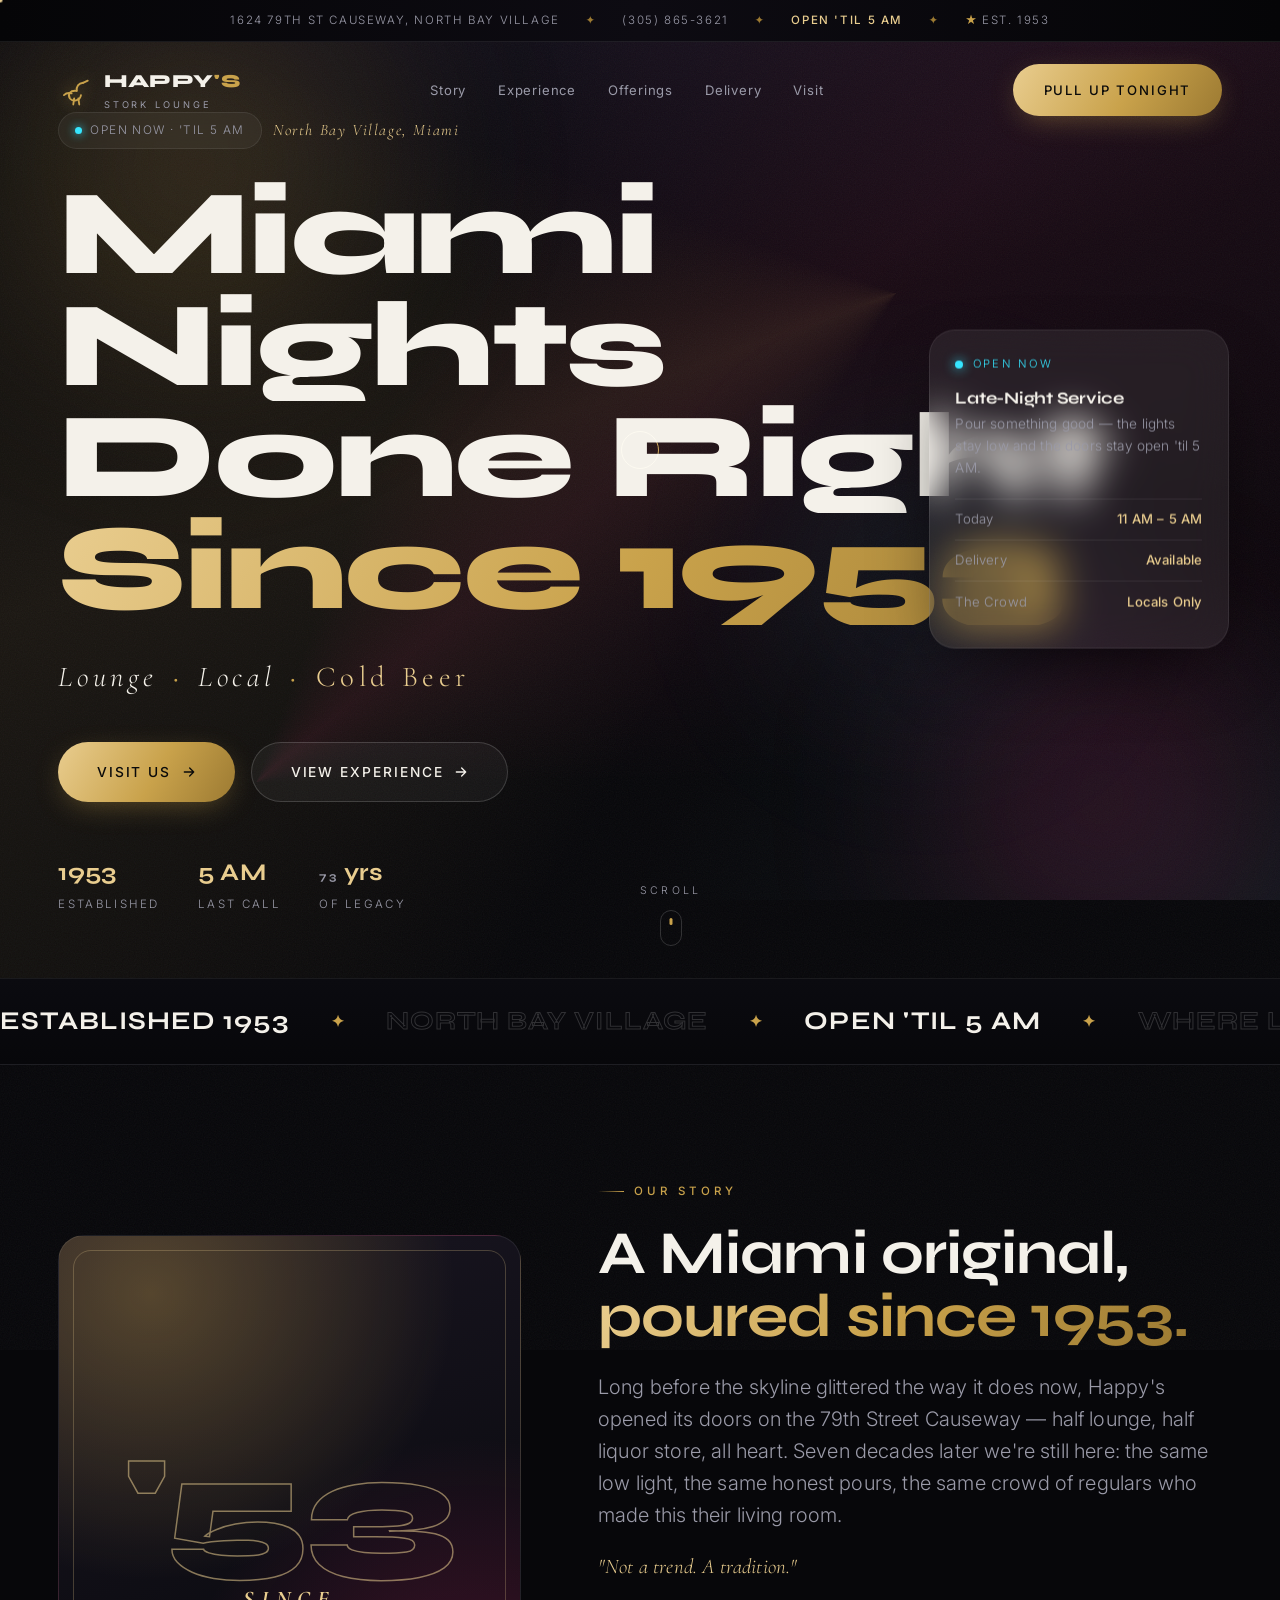
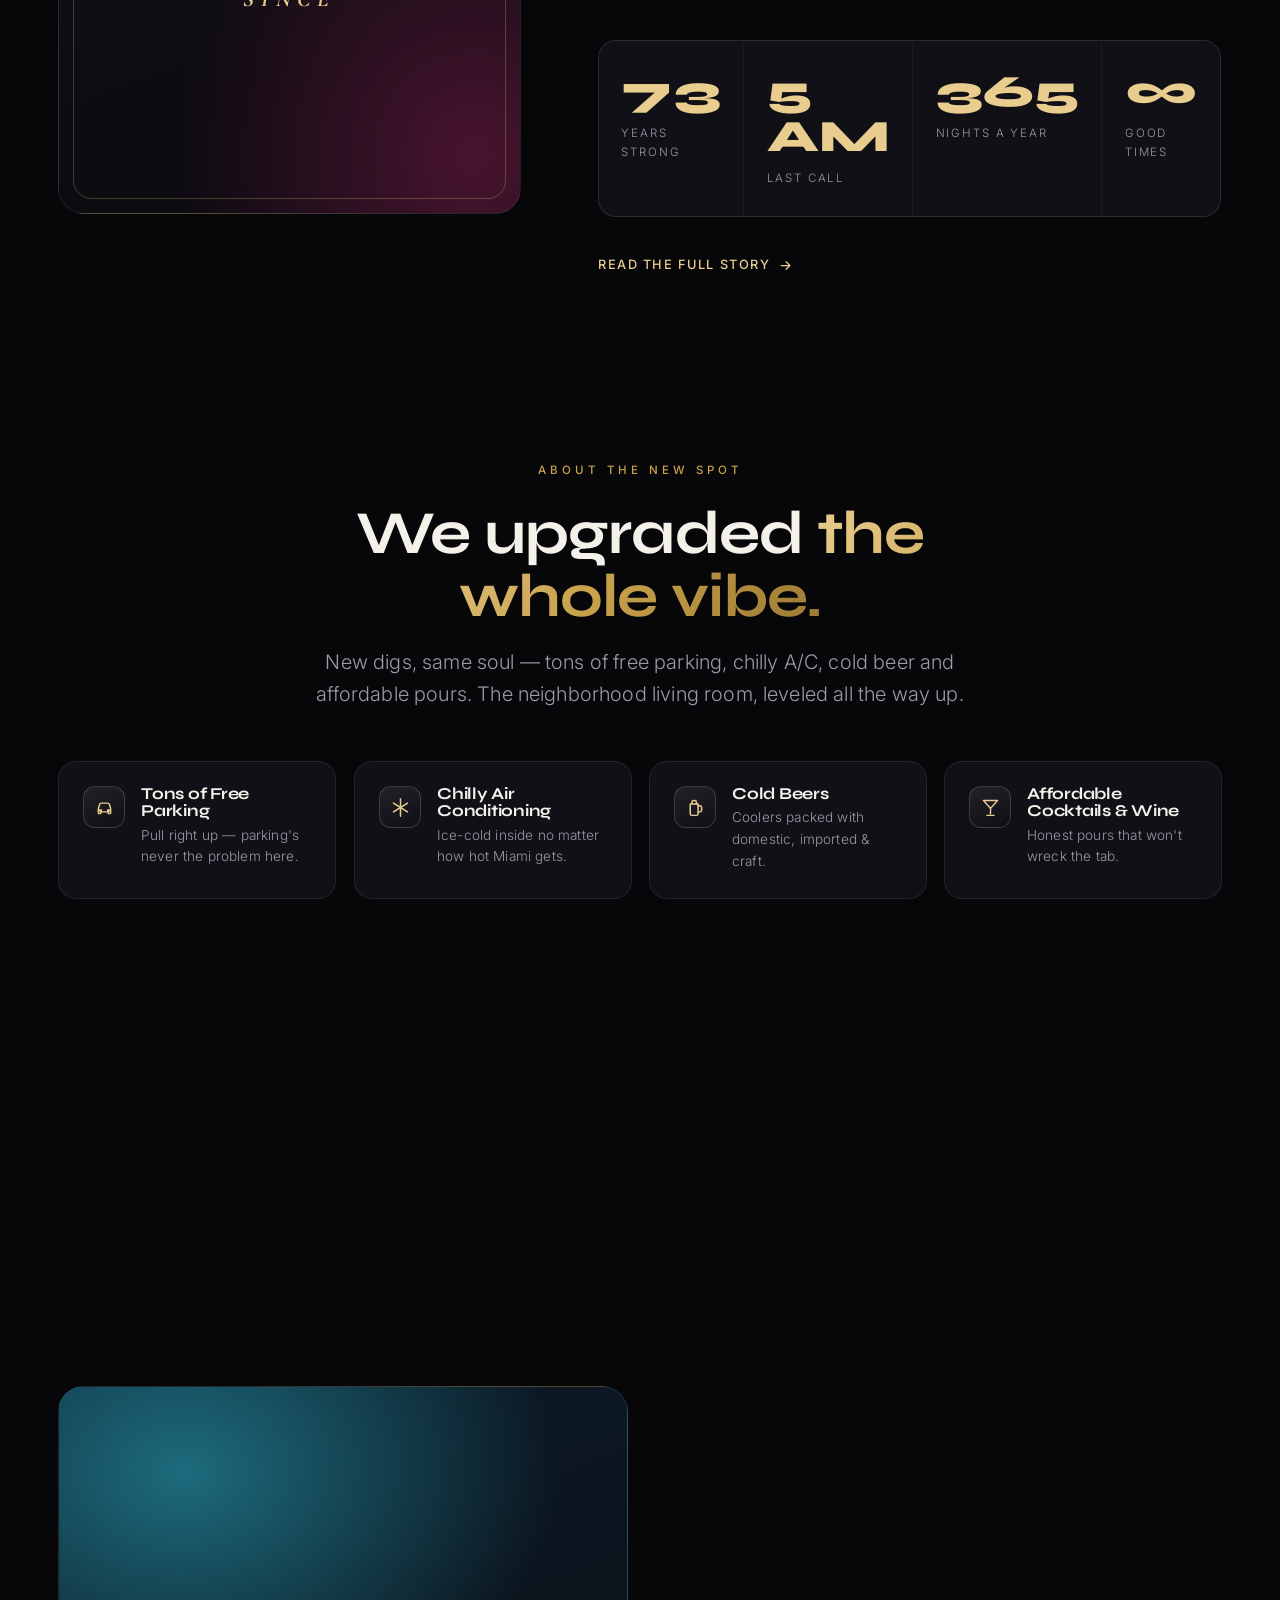
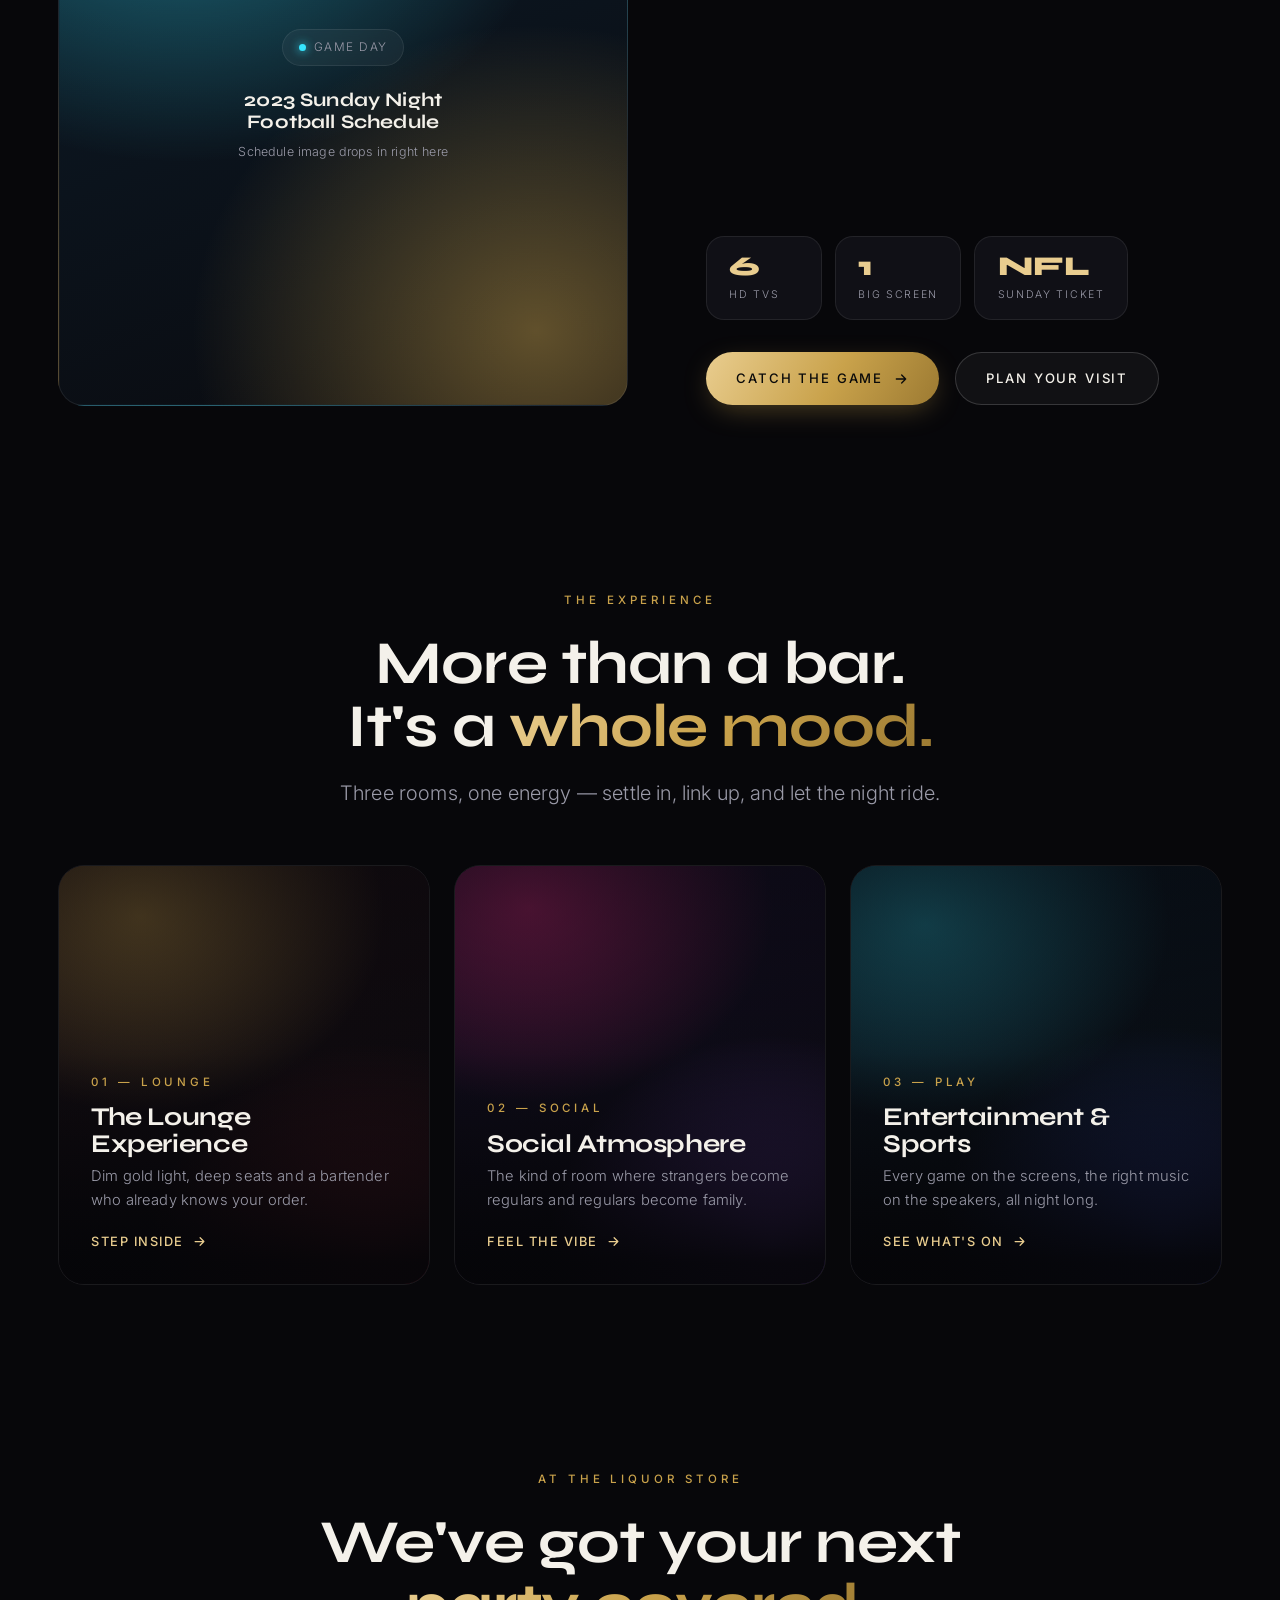
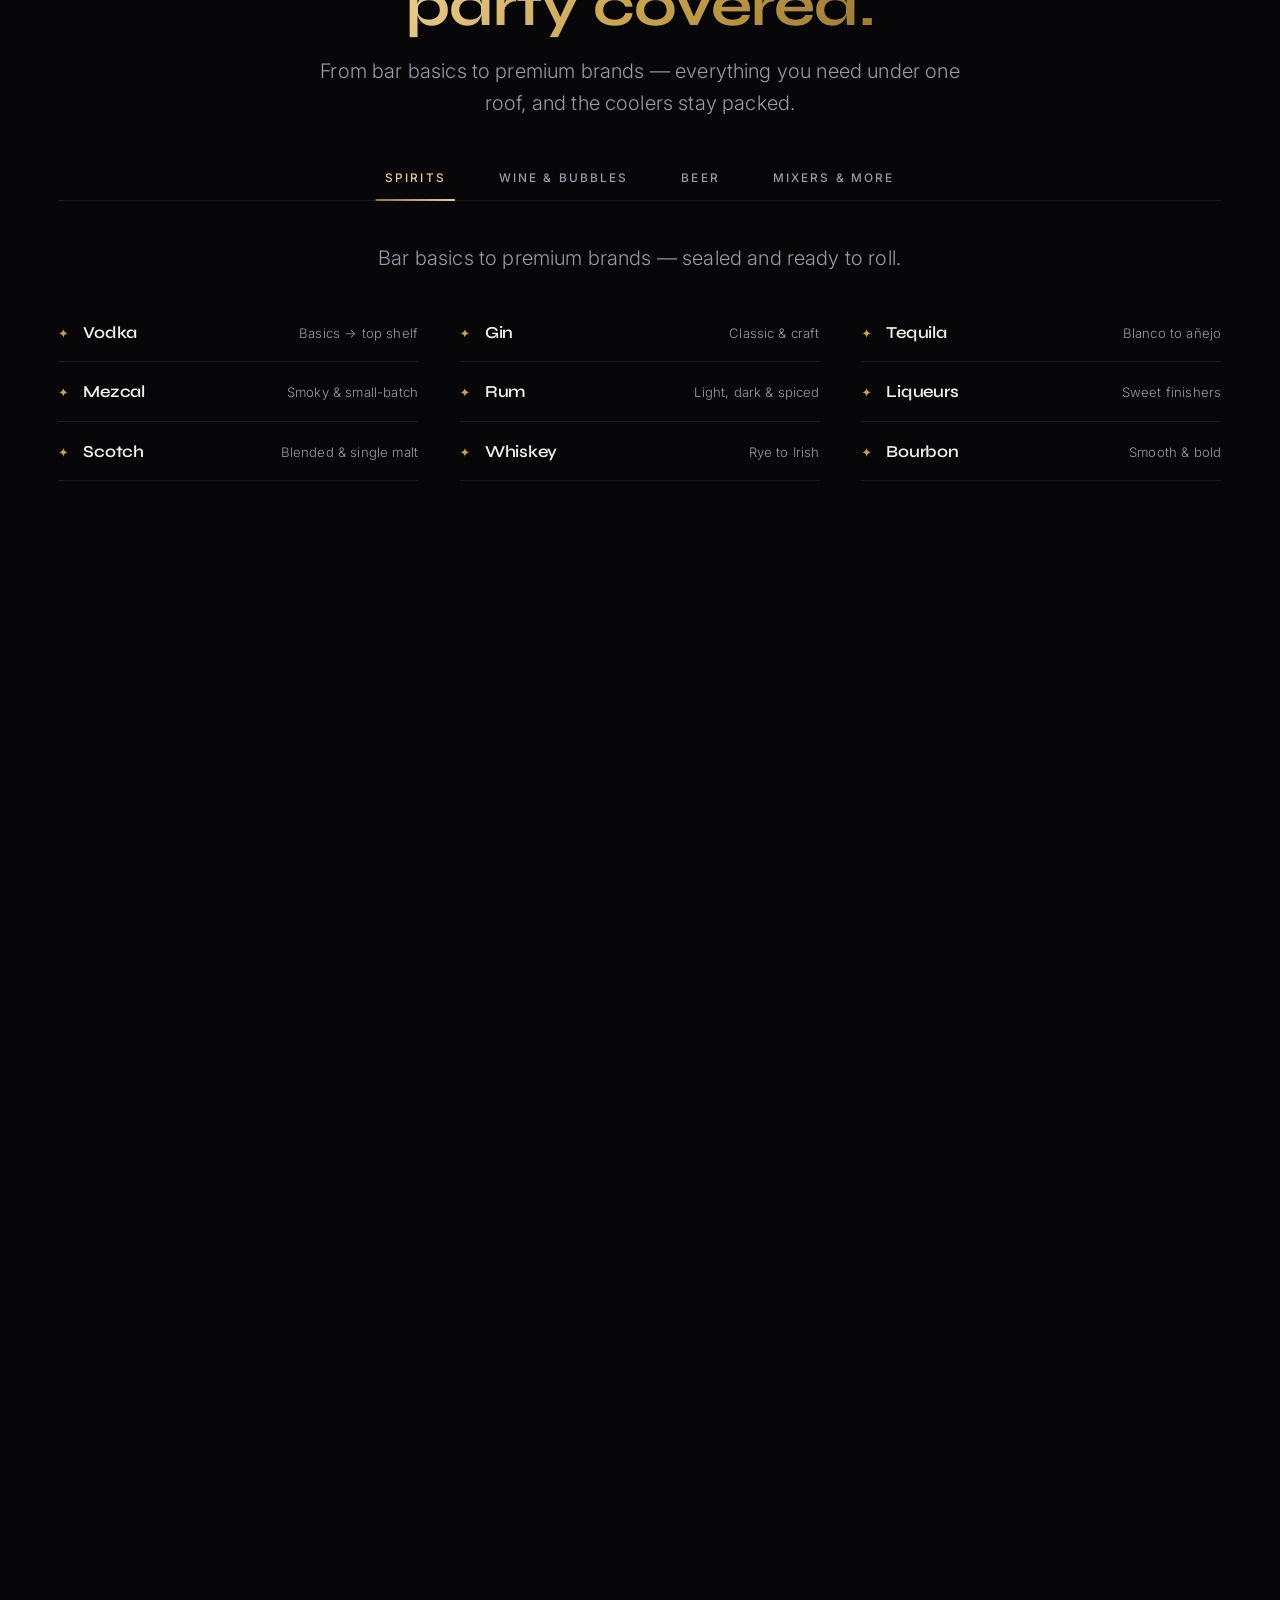
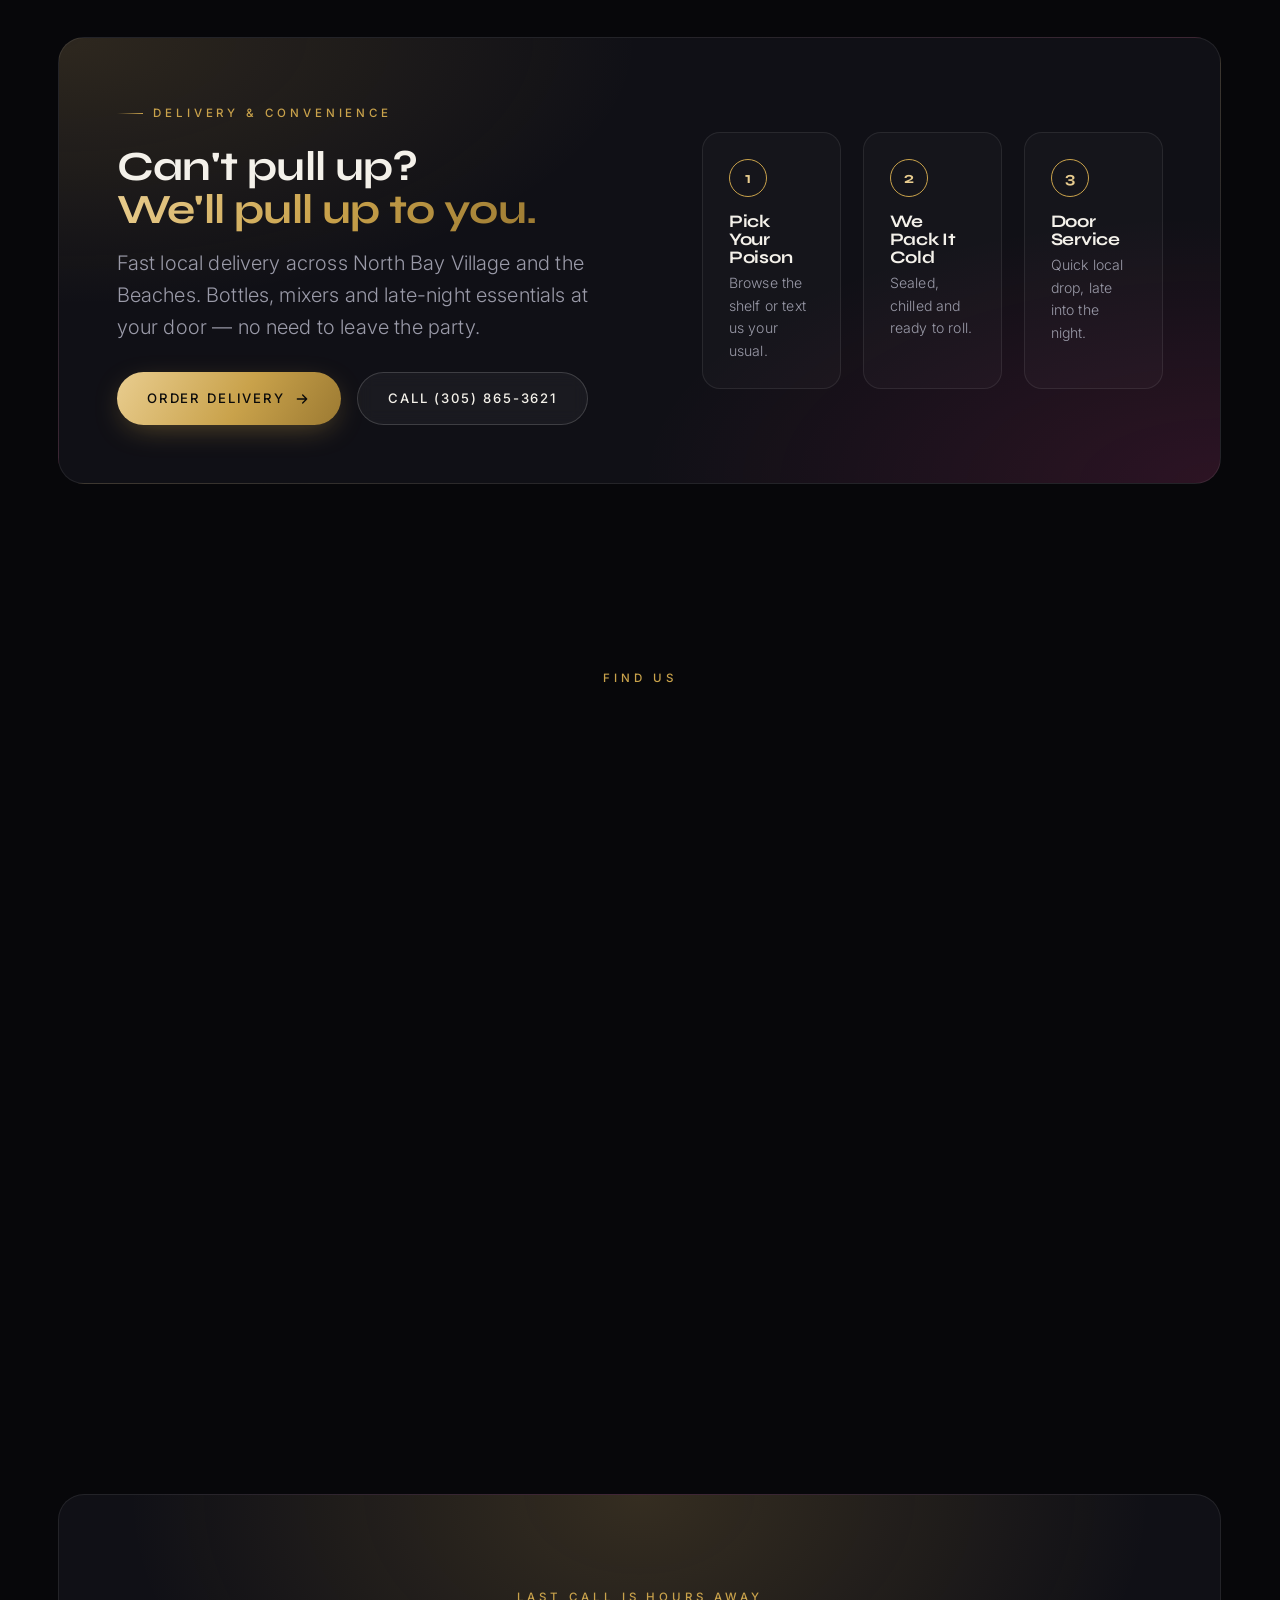
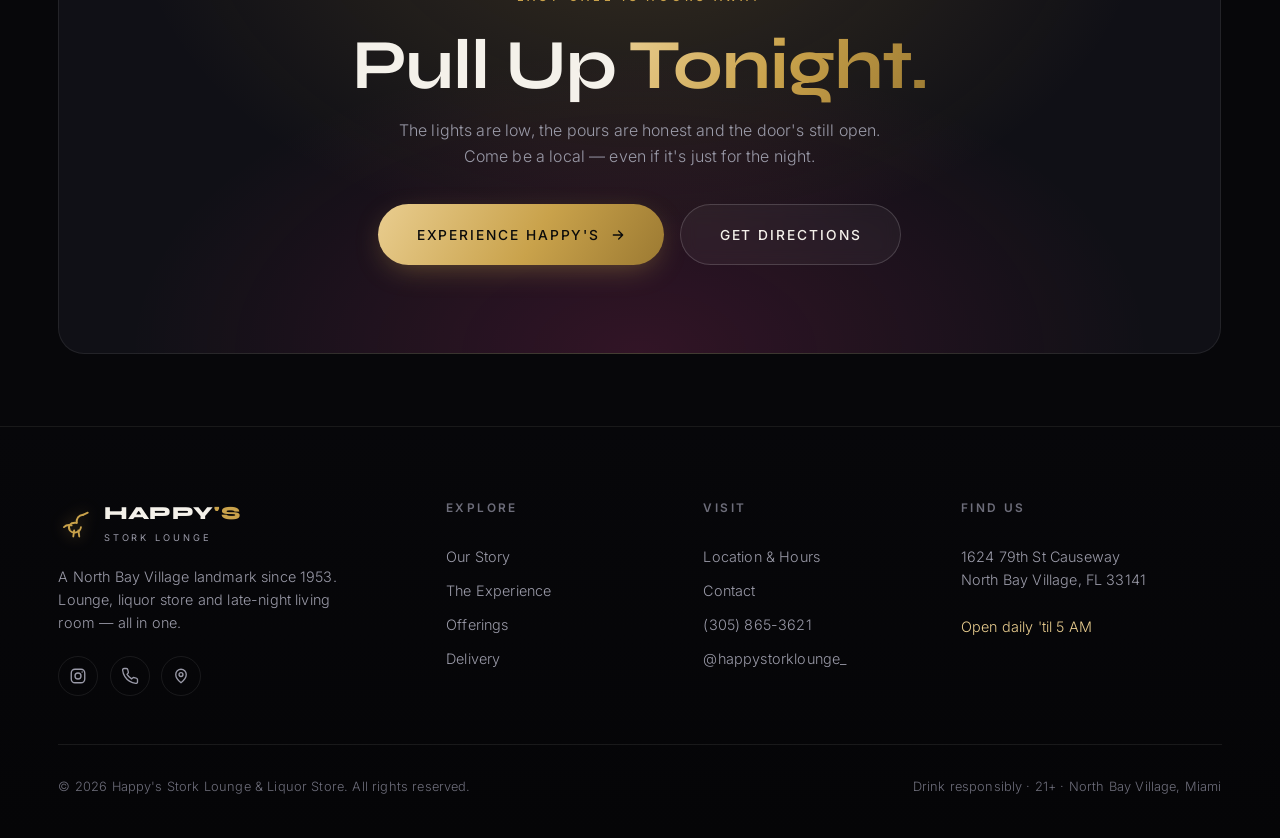
==== commit eca23a89: "Rework homepage layout: add carousel, football & "what we carry" sections Adopt the richer single-pa" ====
--- a/index.html
+++ b/index.html
@@ -35,6 +35,17 @@
   <div class="scroll-bar"></div>
   <div class="cursor" aria-hidden="true"></div>
   <div class="cursor-dot" aria-hidden="true"></div>
+
+  <!-- ============ TOP STRIP ============ -->
+  <div class="top-strip">
+    <span><a href="https://www.google.com/maps/dir/?api=1&destination=1624+79th+St+Causeway+North+Bay+Village+FL+33141" target="_blank" rel="noopener">1624 79th St Causeway, North Bay Village</a></span>
+    <span class="sep hide-sm">✦</span>
+    <span class="hide-sm"><a href="tel:+13058653621">(305) 865-3621</a></span>
+    <span class="sep">✦</span>
+    <span><b>Open 'til 5 AM</b></span>
+    <span class="sep hide-sm">✦</span>
+    <span class="hide-sm"><span class="star">★</span> Est. 1953</span>
+  </div>
 
   <!-- ============ NAV ============ -->
   <header class="nav">
@@ -95,7 +106,7 @@
           <span class="line"><span class="gold-text">Since 1953</span></span>
         </h1>
 
-        <p class="hero__sub">Lounge <b>·</b> Local <b>·</b> Late Night</p>
+        <p class="hero__sub">Lounge <b>·</b> Local <b>·</b> <span class="roller"><span class="roller__word is-active">Late Night</span><span class="roller__word">Game Day</span><span class="roller__word">Cold Beer</span><span class="roller__word">Good Times</span></span></p>
 
         <div class="btn-row">
           <a class="btn btn--gold btn--lg" href="location.html" data-magnetic>
@@ -188,6 +199,71 @@
       </div>
     </section>
 
+    <!-- ============ ABOUT / THE UPGRADE ============ -->
+    <section class="section section--tight" id="about">
+      <div class="container">
+        <div class="center" style="max-width:680px;margin:0 auto 3.2rem">
+          <span class="eyebrow eyebrow--center reveal">About The New Spot</span>
+          <h2 class="h-xl reveal" data-delay="1">We upgraded <span class="gold-text">the whole vibe.</span></h2>
+          <p class="lead mx-auto reveal" data-delay="2" style="margin-top:1.1rem">
+            New digs, same soul — tons of free parking, chilly A/C, cold beer and affordable
+            pours. The neighborhood living room, leveled all the way up.
+          </p>
+        </div>
+        <div class="feature-grid">
+          <div class="feature reveal"><span class="ic"><svg viewBox="0 0 24 24" fill="none" stroke="currentColor" stroke-width="1.7" stroke-linecap="round" stroke-linejoin="round"><path d="M5 13l1.5-4.5A2 2 0 0 1 8.4 7h7.2a2 2 0 0 1 1.9 1.3L19 13v5a1 1 0 0 1-1 1h-1a1 1 0 0 1-1-1v-1H8v1a1 1 0 0 1-1 1H6a1 1 0 0 1-1-1z"/><circle cx="7.5" cy="15.5" r="1"/><circle cx="16.5" cy="15.5" r="1"/></svg></span><div><h4>Tons of Free Parking</h4><p>Pull right up — parking's never the problem here.</p></div></div>
+          <div class="feature reveal" data-delay="1"><span class="ic"><svg viewBox="0 0 24 24" fill="none" stroke="currentColor" stroke-width="1.7" stroke-linecap="round" stroke-linejoin="round"><path d="M12 2v20M4 7l16 10M20 7L4 17"/></svg></span><div><h4>Chilly Air Conditioning</h4><p>Ice-cold inside no matter how hot Miami gets.</p></div></div>
+          <div class="feature reveal" data-delay="2"><span class="ic"><svg viewBox="0 0 24 24" fill="none" stroke="currentColor" stroke-width="1.7" stroke-linecap="round" stroke-linejoin="round"><path d="M6 8h9v11a2 2 0 0 1-2 2H8a2 2 0 0 1-2-2z"/><path d="M15 10h2a2 2 0 0 1 2 2v3a2 2 0 0 1-2 2h-2"/><path d="M8 8V6a2 2 0 0 1 2-2h1a2 2 0 0 1 2 2v2"/></svg></span><div><h4>Cold Beers</h4><p>Coolers packed with domestic, imported &amp; craft.</p></div></div>
+          <div class="feature reveal"><span class="ic"><svg viewBox="0 0 24 24" fill="none" stroke="currentColor" stroke-width="1.7" stroke-linecap="round" stroke-linejoin="round"><path d="M4 4h16l-8 9z"/><path d="M12 13v6M8 21h8"/></svg></span><div><h4>Affordable Cocktails &amp; Wine</h4><p>Honest pours that won't wreck the tab.</p></div></div>
+          <div class="feature reveal" data-delay="1"><span class="ic"><svg viewBox="0 0 24 24" fill="none" stroke="currentColor" stroke-width="1.7" stroke-linecap="round" stroke-linejoin="round"><rect x="3" y="4" width="18" height="12" rx="2"/><path d="M8 20h8M12 16v4"/></svg></span><div><h4>Six TVs + Big Screen</h4><p>A projector and six screens for every angle.</p></div></div>
+          <div class="feature reveal" data-delay="2"><span class="ic"><svg viewBox="0 0 24 24" fill="none" stroke="currentColor" stroke-width="1.7" stroke-linecap="round" stroke-linejoin="round"><ellipse cx="12" cy="12" rx="9" ry="6"/><path d="M8 12h8M12 9.5v5"/></svg></span><div><h4>NFL Sunday Ticket</h4><p>Every game, every Sunday, on DirecTV.</p></div></div>
+          <div class="feature reveal"><span class="ic"><svg viewBox="0 0 24 24" fill="none" stroke="currentColor" stroke-width="1.7" stroke-linecap="round" stroke-linejoin="round"><path d="M9 18V5l10-2v13"/><circle cx="6" cy="18" r="3"/><circle cx="16" cy="16" r="3"/></svg></span><div><h4>Upgraded Jukebox &amp; Sound</h4><p>A fresh system that keeps the room moving.</p></div></div>
+          <div class="feature reveal" data-delay="1"><span class="ic"><svg viewBox="0 0 24 24" fill="none" stroke="currentColor" stroke-width="1.7" stroke-linecap="round" stroke-linejoin="round"><path d="M12 3a9 7 0 0 1 9 7H3a9 7 0 0 1 9-7z"/><path d="M12 10v8a2 2 0 0 0 2 2"/></svg></span><div><h4>Covered Patio</h4><p>Out-of-the-sun seating for the long sessions.</p></div></div>
+          <div class="feature reveal" data-delay="2"><span class="ic"><svg viewBox="0 0 24 24" fill="none" stroke="currentColor" stroke-width="1.7" stroke-linecap="round" stroke-linejoin="round"><rect x="4" y="4" width="16" height="16" rx="3"/><circle cx="9" cy="9" r="1.1"/><circle cx="15" cy="15" r="1.1"/><circle cx="15" cy="9" r="1.1"/><circle cx="9" cy="15" r="1.1"/></svg></span><div><h4>Board Games &amp; Entertainment</h4><p>Something to do between rounds, all night.</p></div></div>
+          <div class="feature reveal"><span class="ic"><svg viewBox="0 0 24 24" fill="none" stroke="currentColor" stroke-width="1.7" stroke-linecap="round" stroke-linejoin="round"><path d="M4 13a8 8 0 0 1 16 0"/><rect x="3" y="13" width="4" height="7" rx="2"/><rect x="17" y="13" width="4" height="7" rx="2"/></svg></span><div><h4>DJ Nights</h4><p>Live sets that turn the lounge all the way up.</p></div></div>
+          <div class="feature feature--accent reveal" data-delay="1"><span class="ic"><svg viewBox="0 0 24 24" fill="none" stroke="currentColor" stroke-width="1.7" stroke-linecap="round" stroke-linejoin="round"><circle cx="12" cy="12" r="9"/><path d="M12 7v5l3 2"/></svg></span><div><h4>Daily Happy Hour</h4><p>Every day, 11 AM – 8 PM. Yes, really.</p></div></div>
+          <div class="feature reveal" data-delay="2"><span class="ic"><svg viewBox="0 0 24 24" fill="none" stroke="currentColor" stroke-width="1.7" stroke-linecap="round" stroke-linejoin="round"><path d="M3 7h11v8H3zM14 10h4l3 3v2h-7z"/><circle cx="7" cy="17" r="2"/><circle cx="17" cy="17" r="2"/></svg></span><div><h4>Delivery 'til 5 AM</h4><p>Liquor store on site, brought right to your door.</p></div></div>
+        </div>
+      </div>
+    </section>
+
+    <!-- ============ GAME DAY / FOOTBALL ============ -->
+    <section class="section" id="gameday">
+      <div class="container split" style="align-items:stretch">
+        <div class="reveal">
+          <!-- TODO(next chat): drop the 2023 Sunday Night Football schedule image here:
+               <div class="media-frame bg--gameday" style="--photo:url('assets/img/football-schedule.jpg')"> -->
+          <div class="media-frame bg--gameday">
+            <div class="media-frame__note">
+              <span class="pill"><span class="dot"></span>Game Day</span>
+              <b>2023 Sunday Night<br>Football Schedule</b>
+              <span style="display:block;margin-top:0.6rem;font-size:0.78rem">Schedule image drops in right here</span>
+            </div>
+          </div>
+        </div>
+        <div>
+          <span class="eyebrow reveal">It's Football Season</span>
+          <h2 class="h-xl reveal" data-delay="1">Every game,<br><span class="gold-text">on every screen.</span></h2>
+          <p class="lead reveal" data-delay="2" style="margin-top:1.2rem">
+            It's football season at the lounge. We've got <b>six TVs</b> and a <b>big-screen
+            projector</b> running all the sports programming you want — including every game on
+            the <b>DirecTV Sunday Ticket</b>. Pull up, grab a cold one, and don't miss a snap.
+          </p>
+          <div class="chips reveal" data-delay="3">
+            <div class="chip"><b>6</b><span>HD TVs</span></div>
+            <div class="chip"><b>1</b><span>Big Screen</span></div>
+            <div class="chip"><b>NFL</b><span>Sunday Ticket</span></div>
+          </div>
+          <div class="btn-row reveal" data-delay="3" style="margin-top:2rem">
+            <a class="btn btn--gold" href="experience.html" data-magnetic>Catch The Game
+              <svg viewBox="0 0 24 24" fill="none" stroke="currentColor" stroke-width="2"><path d="M5 12h14M13 6l6 6-6 6" stroke-linecap="round" stroke-linejoin="round"/></svg>
+            </a>
+            <a class="btn btn--ghost" href="location.html">Plan Your Visit</a>
+          </div>
+        </div>
+      </div>
+    </section>
+
     <!-- ============ EXPERIENCE ============ -->
     <section class="section section--tight" id="experience">
       <div class="container">
@@ -225,44 +301,116 @@
       </div>
     </section>
 
-    <!-- ============ OFFERINGS ============ -->
+    <!-- ============ WHAT WE CARRY ============ -->
     <section class="section" id="offerings">
       <div class="container">
-        <div class="split" style="align-items:start">
-          <div>
-            <span class="eyebrow reveal">Behind The Bar</span>
-            <h2 class="h-xl reveal" data-delay="1">A curated wall of<br><span class="gold-text">good intentions.</span></h2>
-            <p class="lead reveal" data-delay="2" style="margin-top:1.2rem">
-              Lounge favourites and a full liquor store under one roof — grab a stool or grab
-              a bottle to go. Either way, you're covered well past midnight.
-            </p>
-            <div class="btn-row reveal" data-delay="3" style="margin-top:2rem">
-              <a class="btn btn--gold" href="offerings.html" data-magnetic>Explore Offerings
-                <svg viewBox="0 0 24 24" fill="none" stroke="currentColor" stroke-width="2"><path d="M5 12h14M13 6l6 6-6 6" stroke-linecap="round" stroke-linejoin="round"/></svg>
-              </a>
-            </div>
-          </div>
-          <div>
-            <div class="reveal" data-delay="1">
-              <div class="feat">
-                <div class="feat__no">01</div>
-                <div><h4>Curated Selection</h4><p>Hand-picked spirits, cold beer and easy-drinking classics — chosen by people who actually drink them.</p></div>
-              </div>
-            </div>
-            <div class="reveal" data-delay="2">
-              <div class="feat">
-                <div class="feat__no">02</div>
-                <div><h4>Premium Spirits & Beverages</h4><p>Top-shelf bottles and rare finds alongside the everyday go-to's, all fairly priced.</p></div>
-              </div>
-            </div>
-            <div class="reveal" data-delay="3">
-              <div class="feat">
-                <div class="feat__no">03</div>
-                <div><h4>Late-Night Convenience</h4><p>The only counter in North Bay Village still pouring — and selling — at 4:59 AM.</p></div>
-              </div>
-            </div>
-          </div>
-        </div>
+        <div class="center" style="max-width:680px;margin:0 auto 2.4rem">
+          <span class="eyebrow eyebrow--center reveal">At The Liquor Store</span>
+          <h2 class="h-xl reveal" data-delay="1">We've got your next<br><span class="gold-text">party covered.</span></h2>
+          <p class="lead mx-auto reveal" data-delay="2" style="margin-top:1.1rem">
+            From bar basics to premium brands — everything you need under one roof,
+            and the coolers stay packed.
+          </p>
+        </div>
+
+        <div class="tabbed reveal" data-delay="1">
+          <div class="tabs" role="tablist">
+            <button class="tab is-active" data-tab="carry-spirits">Spirits</button>
+            <button class="tab" data-tab="carry-wine">Wine &amp; Bubbles</button>
+            <button class="tab" data-tab="carry-beer">Beer</button>
+            <button class="tab" data-tab="carry-more">Mixers &amp; More</button>
+          </div>
+
+          <div class="tab-panel is-active" id="carry-spirits">
+            <p class="lead">Bar basics to premium brands — sealed and ready to roll.</p>
+            <div class="carry-grid">
+              <div class="carry-item"><span class="mk">✦</span><h4>Vodka</h4><p>Basics → top shelf</p></div>
+              <div class="carry-item"><span class="mk">✦</span><h4>Gin</h4><p>Classic &amp; craft</p></div>
+              <div class="carry-item"><span class="mk">✦</span><h4>Tequila</h4><p>Blanco to añejo</p></div>
+              <div class="carry-item"><span class="mk">✦</span><h4>Mezcal</h4><p>Smoky &amp; small-batch</p></div>
+              <div class="carry-item"><span class="mk">✦</span><h4>Rum</h4><p>Light, dark &amp; spiced</p></div>
+              <div class="carry-item"><span class="mk">✦</span><h4>Liqueurs</h4><p>Sweet finishers</p></div>
+              <div class="carry-item"><span class="mk">✦</span><h4>Scotch</h4><p>Blended &amp; single malt</p></div>
+              <div class="carry-item"><span class="mk">✦</span><h4>Whiskey</h4><p>Rye to Irish</p></div>
+              <div class="carry-item"><span class="mk">✦</span><h4>Bourbon</h4><p>Smooth &amp; bold</p></div>
+            </div>
+          </div>
+
+          <div class="tab-panel" id="carry-wine">
+            <p class="lead">A variety of wines to suit any night — and bubbles for the big ones.</p>
+            <div class="carry-grid">
+              <div class="carry-item"><span class="mk">✦</span><h4>Red</h4><p>Bold to easy-drinking</p></div>
+              <div class="carry-item"><span class="mk">✦</span><h4>White</h4><p>Crisp &amp; chilled</p></div>
+              <div class="carry-item"><span class="mk">✦</span><h4>Rosé</h4><p>All-day sippers</p></div>
+              <div class="carry-item"><span class="mk">✦</span><h4>Champagne</h4><p>For the celebrations</p></div>
+              <div class="carry-item"><span class="mk">✦</span><h4>Sparkling</h4><p>Prosecco &amp; cava</p></div>
+            </div>
+          </div>
+
+          <div class="tab-panel" id="carry-beer">
+            <p class="lead">Coolers packed full and ice cold — singles or by the case.</p>
+            <div class="carry-grid">
+              <div class="carry-item"><span class="mk">✦</span><h4>Domestic</h4><p>The crowd-pleasers</p></div>
+              <div class="carry-item"><span class="mk">✦</span><h4>Imported</h4><p>From everywhere</p></div>
+              <div class="carry-item"><span class="mk">✦</span><h4>Craft</h4><p>Local &amp; rotating</p></div>
+              <div class="carry-item"><span class="mk">✦</span><h4>Seltzers</h4><p>Light &amp; easy</p></div>
+              <div class="carry-item"><span class="mk">✦</span><h4>Cold Singles</h4><p>Grab &amp; go</p></div>
+              <div class="carry-item"><span class="mk">✦</span><h4>Cases To-Go</h4><p>Party-sized</p></div>
+            </div>
+          </div>
+
+          <div class="tab-panel" id="carry-more">
+            <p class="lead">The little things that save the night — plus snacks and smokes.</p>
+            <div class="carry-grid">
+              <div class="carry-item"><span class="mk">✦</span><h4>Mixers</h4><p>Sodas &amp; juices</p></div>
+              <div class="carry-item"><span class="mk">✦</span><h4>Garnishes</h4><p>Limes, olives &amp; more</p></div>
+              <div class="carry-item"><span class="mk">✦</span><h4>Ice</h4><p>Bags, cold &amp; ready</p></div>
+              <div class="carry-item"><span class="mk">✦</span><h4>Snacks</h4><p>Late-night cravings</p></div>
+              <div class="carry-item"><span class="mk">✦</span><h4>Tobacco</h4><p>Behind the counter</p></div>
+            </div>
+          </div>
+        </div>
+
+        <div class="btn-row reveal" data-delay="2" style="justify-content:center;margin-top:2.6rem">
+          <a class="btn btn--gold" href="offerings.html" data-magnetic>See Full Offerings
+            <svg viewBox="0 0 24 24" fill="none" stroke="currentColor" stroke-width="2"><path d="M5 12h14M13 6l6 6-6 6" stroke-linecap="round" stroke-linejoin="round"/></svg>
+          </a>
+          <a class="btn btn--ghost" href="tel:+13058653621">Call To Order</a>
+        </div>
+      </div>
+    </section>
+
+    <!-- ============ SHOWCASE CAROUSEL ============ -->
+    <section class="section section--tight" id="showcase">
+      <div class="container center" style="max-width:660px;margin:0 auto 3rem">
+        <span class="eyebrow eyebrow--center reveal">Take A Look Around</span>
+        <h2 class="h-xl reveal" data-delay="1">A glimpse of <span class="gold-text">the selection.</span></h2>
+        <p class="lead mx-auto reveal" data-delay="2" style="margin-top:1.1rem">
+          Slide through — or let it ride. Tap the arrows to see more of what's waiting.
+        </p>
+      </div>
+
+      <!-- TODO(next chat): drop real photos in via the --photo hook on each .showcase__media,
+           e.g. <div class="showcase__media bg--spirits" style="--photo:url('assets/img/spirits.jpg')"></div> -->
+      <div class="showcase reveal" data-delay="1" aria-label="Photo showcase" aria-roledescription="carousel">
+        <button class="showcase__arrow showcase__arrow--prev" type="button" aria-label="Previous">
+          <svg viewBox="0 0 24 24" fill="none" stroke="currentColor" stroke-width="2"><path d="M15 6l-6 6 6 6" stroke-linecap="round" stroke-linejoin="round"/></svg>
+        </button>
+        <div class="showcase__viewport">
+          <div class="showcase__track">
+            <figure class="showcase__item"><div class="showcase__media bg--spirits"></div><figcaption><span class="k">Liquor Store</span><span class="t">Premium Spirits</span></figcaption></figure>
+            <figure class="showcase__item"><div class="showcase__media bg--beer"></div><figcaption><span class="k">Ice Cold</span><span class="t">Beer &amp; Seltzers</span></figcaption></figure>
+            <figure class="showcase__item"><div class="showcase__media bg--wine"></div><figcaption><span class="k">Reds &amp; Bubbles</span><span class="t">Wine &amp; Champagne</span></figcaption></figure>
+            <figure class="showcase__item"><div class="showcase__media bg--lounge"></div><figcaption><span class="k">Dim &amp; Gold</span><span class="t">The Lounge</span></figcaption></figure>
+            <figure class="showcase__item"><div class="showcase__media bg--gameday"></div><figcaption><span class="k">Sunday Ticket</span><span class="t">Game Day</span></figcaption></figure>
+            <figure class="showcase__item"><div class="showcase__media bg--patio"></div><figcaption><span class="k">Out Back</span><span class="t">Covered Patio</span></figcaption></figure>
+            <figure class="showcase__item"><div class="showcase__media bg--social"></div><figcaption><span class="k">After Dark</span><span class="t">DJ Nights</span></figcaption></figure>
+            <figure class="showcase__item"><div class="showcase__media bg--late"></div><figcaption><span class="k">'Til 5 AM</span><span class="t">Late-Night Delivery</span></figcaption></figure>
+          </div>
+        </div>
+        <button class="showcase__arrow showcase__arrow--next" type="button" aria-label="Next">
+          <svg viewBox="0 0 24 24" fill="none" stroke="currentColor" stroke-width="2"><path d="M9 6l6 6-6 6" stroke-linecap="round" stroke-linejoin="round"/></svg>
+        </button>
       </div>
     </section>
 
--- a/assets/css/style.css
+++ b/assets/css/style.css
@@ -1488,3 +1488,353 @@
   .preloader { animation-delay: 0s !important; }
   .hero__card { opacity: 1; }
 }
+
+/* =================================================================
+   ADD-ON LAYER  —  homepage enrichment
+   Top strip · hero roller · feature grid · game day ·
+   "what we carry" tabs · smooth auto-rotating showcase carousel
+   ================================================================= */
+:root { --strip-h: 42px; }
+
+.lead b { color: var(--gold-bright); font-weight: 500; }
+
+/* ---------- Top info strip ---------- */
+.top-strip {
+  position: fixed;
+  top: 0; left: 0;
+  width: 100%;
+  height: var(--strip-h);
+  z-index: 901;
+  display: flex;
+  align-items: center;
+  justify-content: center;
+  gap: 1.6rem;
+  padding: 0 1.2rem;
+  background: linear-gradient(90deg, #050507, #0d0b12 50%, #050507);
+  border-bottom: 1px solid var(--line);
+  color: var(--muted);
+  font-size: 0.72rem;
+  letter-spacing: 0.14em;
+  text-transform: uppercase;
+  white-space: nowrap;
+  transition: transform 0.4s var(--ease);
+}
+.top-strip.is-hidden { transform: translateY(-100%); }
+.top-strip a { color: var(--muted); transition: color 0.3s var(--ease); }
+.top-strip a:hover { color: var(--gold-bright); }
+.top-strip .sep { color: var(--gold-deep); }
+.top-strip .star { color: var(--gold); letter-spacing: 0; }
+.top-strip b { color: var(--gold-bright); font-weight: 500; }
+@media (max-width: 720px) {
+  .top-strip { gap: 1rem; font-size: 0.6rem; letter-spacing: 0.08em; }
+  .top-strip .hide-sm { display: none; }
+}
+
+/* nav now sits below the strip and slides up flush once scrolled */
+.nav {
+  top: var(--strip-h);
+  transition: top 0.4s var(--ease), padding 0.4s var(--ease), background 0.4s var(--ease),
+              border-color 0.4s var(--ease), backdrop-filter 0.4s var(--ease);
+}
+.nav.is-scrolled { top: 0; }
+
+/* ---------- Hero word roller ---------- */
+.roller { position: relative; display: inline-grid; vertical-align: bottom; }
+.roller__word {
+  grid-area: 1 / 1;
+  opacity: 0;
+  transform: translateY(0.5em);
+  transition: opacity 0.7s var(--ease), transform 0.7s var(--ease);
+  color: var(--gold-bright);
+  white-space: nowrap;
+  font-style: normal;
+}
+.roller__word.is-active { opacity: 1; transform: none; }
+
+/* ---------- Feature grid (the upgrade) ---------- */
+.feature-grid {
+  display: grid;
+  grid-template-columns: repeat(auto-fit, minmax(238px, 1fr));
+  gap: 1.1rem;
+}
+.feature {
+  display: flex;
+  align-items: flex-start;
+  gap: 1rem;
+  padding: 1.5rem 1.5rem 1.6rem;
+  border: 1px solid var(--line);
+  border-radius: var(--radius);
+  background: var(--surface);
+  transition: transform 0.5s var(--ease), border-color 0.5s var(--ease);
+}
+.feature:hover { transform: translateY(-5px); border-color: var(--line-strong); }
+.feature .ic {
+  width: 42px; height: 42px;
+  flex: 0 0 auto;
+  border-radius: 12px;
+  display: grid; place-items: center;
+  border: 1px solid var(--line-strong);
+  background: linear-gradient(160deg, var(--glass-2), transparent);
+  color: var(--gold-bright);
+}
+.feature .ic svg { width: 21px; height: 21px; }
+.feature h4 { font-size: 1.04rem; margin-bottom: 0.25rem; }
+.feature p { color: var(--muted); font-size: 0.85rem; }
+.feature--accent {
+  background:
+    radial-gradient(130% 150% at 0% 0%, rgba(201,162,75,0.18), transparent 55%),
+    var(--surface);
+  border-color: rgba(201,162,75,0.4);
+}
+.feature--accent .ic {
+  background: linear-gradient(160deg, var(--gold), var(--gold-deep));
+  color: #0a0a0a;
+  border-color: transparent;
+}
+
+/* ---------- Game day media frame + chips ---------- */
+.media-frame {
+  position: relative;
+  border-radius: var(--radius-lg);
+  overflow: hidden;
+  border: 1px solid var(--line);
+  min-height: 460px;
+  height: 100%;
+  background-color: #130d1a;
+  background-size: cover;
+  background-position: center;
+  display: grid;
+  place-items: center;
+  isolation: isolate;
+}
+.media-frame::after {
+  content: "";
+  position: absolute; inset: 0;
+  background-image: var(--photo, none);
+  background-size: cover;
+  background-position: center;
+}
+.media-frame__note {
+  position: relative;
+  z-index: 1;
+  text-align: center;
+  padding: 1.4rem;
+  color: var(--muted);
+}
+.media-frame__note .pill { margin-bottom: 1rem; }
+.media-frame__note b {
+  display: block;
+  font-family: var(--font-display);
+  color: var(--text);
+  font-size: 1.2rem;
+  line-height: 1.15;
+  margin-top: 0.4rem;
+}
+.chips { display: flex; flex-wrap: wrap; gap: 0.8rem; margin-top: 2rem; }
+.chip {
+  display: flex; flex-direction: column;
+  padding: 1rem 1.4rem;
+  border: 1px solid var(--line);
+  border-radius: var(--radius);
+  background: var(--surface);
+  min-width: 116px;
+}
+.chip b {
+  font-family: var(--font-display);
+  font-weight: 800;
+  font-size: 1.7rem;
+  color: var(--gold-bright);
+  line-height: 1;
+}
+.chip span {
+  margin-top: 0.4rem;
+  font-size: 0.66rem;
+  letter-spacing: 0.16em;
+  text-transform: uppercase;
+  color: var(--muted);
+}
+
+/* ---------- "What we carry" tabs ---------- */
+.tabbed { margin-top: 1rem; }
+.tabs {
+  display: flex;
+  justify-content: center;
+  flex-wrap: wrap;
+  gap: 0.3rem;
+  border-bottom: 1px solid var(--line);
+  margin-bottom: 2.6rem;
+}
+.tab {
+  position: relative;
+  padding: 0.9rem 1.5rem;
+  font-family: var(--font-body);
+  font-size: 0.74rem;
+  font-weight: 500;
+  letter-spacing: 0.18em;
+  text-transform: uppercase;
+  color: var(--muted);
+  transition: color 0.3s var(--ease);
+}
+.tab::after {
+  content: "";
+  position: absolute;
+  left: 50%; bottom: -1px;
+  width: 0; height: 2px;
+  background: linear-gradient(90deg, var(--gold-deep), var(--gold-bright));
+  transform: translateX(-50%);
+  transition: width 0.35s var(--ease);
+}
+.tab:hover { color: var(--text); }
+.tab.is-active { color: var(--gold-bright); }
+.tab.is-active::after { width: 72%; }
+.tab-panel { display: none; }
+.tab-panel.is-active { display: block; animation: fadeUp 0.5s var(--ease); }
+.tab-panel > .lead { margin: 0 auto 2rem; text-align: center; }
+.carry-grid {
+  display: grid;
+  grid-template-columns: repeat(auto-fit, minmax(260px, 1fr));
+  gap: 0.2rem 2.6rem;
+}
+.carry-item {
+  display: flex;
+  align-items: baseline;
+  gap: 0.9rem;
+  padding: 1.05rem 0;
+  border-bottom: 1px solid var(--line);
+}
+.carry-item .mk { color: var(--gold); font-size: 0.8rem; }
+.carry-item h4 { font-family: var(--font-display); font-weight: 600; font-size: 1.05rem; }
+.carry-item p { color: var(--muted); font-size: 0.82rem; margin-left: auto; text-align: right; white-space: nowrap; }
+
+/* ---------- Showcase carousel (extremely smooth auto rotator) ---------- */
+.showcase { position: relative; }
+.showcase__viewport {
+  overflow: hidden;
+  margin: 0 clamp(2.6rem, 7vw, 5rem);
+  -webkit-mask: linear-gradient(90deg, transparent, #000 5%, #000 95%, transparent);
+          mask: linear-gradient(90deg, transparent, #000 5%, #000 95%, transparent);
+  cursor: grab;
+}
+.showcase__viewport.is-dragging { cursor: grabbing; }
+.showcase__track {
+  display: flex;
+  gap: 1.2rem;
+  width: max-content;
+  will-change: transform;
+}
+.showcase__item {
+  position: relative;
+  flex: 0 0 clamp(232px, 30vw, 348px);
+  aspect-ratio: 4 / 5;
+  border-radius: var(--radius-lg);
+  overflow: hidden;
+  border: 1px solid var(--line);
+  isolation: isolate;
+}
+.showcase__media {
+  position: absolute; inset: 0;
+  z-index: -2;
+  background-color: #130d1a;
+  background-size: cover;
+  background-position: center;
+}
+.showcase__media::after {
+  content: "";
+  position: absolute; inset: 0;
+  background-image: var(--photo, none);
+  background-size: cover;
+  background-position: center;
+  transform: scale(1.05);
+  transition: transform 0.9s var(--ease);
+}
+.showcase__item::after {
+  content: "";
+  position: absolute; inset: 0;
+  z-index: -1;
+  background: linear-gradient(to top, rgba(5,5,8,0.92) 6%, rgba(5,5,8,0.15) 55%, rgba(5,5,8,0.4));
+}
+.showcase__item:hover .showcase__media::after { transform: scale(1.13); }
+.showcase__item figcaption {
+  position: absolute;
+  left: 0; right: 0; bottom: 0;
+  padding: 1.5rem 1.4rem;
+}
+.showcase__item figcaption .k {
+  display: block;
+  font-size: 0.64rem;
+  letter-spacing: 0.22em;
+  text-transform: uppercase;
+  color: var(--gold);
+  margin-bottom: 0.3rem;
+}
+.showcase__item figcaption .t {
+  font-family: var(--font-display);
+  font-weight: 700;
+  font-size: 1.15rem;
+}
+.showcase__arrow {
+  position: absolute;
+  top: 50%;
+  transform: translateY(-50%);
+  z-index: 5;
+  width: 52px; height: 52px;
+  border-radius: 50%;
+  display: grid; place-items: center;
+  border: 1px solid var(--line-strong);
+  background: rgba(8,8,12,0.55);
+  backdrop-filter: blur(10px);
+  color: var(--text);
+  transition: background 0.4s var(--ease), color 0.4s var(--ease),
+              border-color 0.4s var(--ease), transform 0.4s var(--ease);
+}
+.showcase__arrow:hover {
+  background: var(--gold);
+  color: #0a0a0a;
+  border-color: var(--gold);
+  transform: translateY(-50%) scale(1.08);
+  box-shadow: 0 12px 34px -10px var(--gold-glow);
+}
+.showcase__arrow:active { transform: translateY(-50%) scale(0.96); }
+.showcase__arrow svg { width: 22px; height: 22px; }
+.showcase__arrow--prev { left: clamp(0.2rem, 2vw, 1.4rem); }
+.showcase__arrow--next { right: clamp(0.2rem, 2vw, 1.4rem); }
+
+@media (max-width: 880px) {
+  .chip { flex: 1; }
+  .carry-item p { display: none; }
+}
+@media (max-width: 600px) {
+  .showcase__viewport { margin: 0 1rem; }
+  .showcase__arrow { width: 44px; height: 44px; }
+}
+
+/* extra cinematic placeholder scenes for the new sections */
+.bg--gameday {
+  background-image:
+    radial-gradient(120% 85% at 22% 14%, rgba(54,230,255,0.4), transparent 55%),
+    radial-gradient(110% 90% at 84% 88%, rgba(201,162,75,0.45), transparent 55%),
+    linear-gradient(160deg, #0c1c2a, #0a0a0e);
+}
+.bg--beer {
+  background-image:
+    radial-gradient(120% 85% at 22% 14%, rgba(231,205,143,0.5), transparent 55%),
+    radial-gradient(110% 90% at 84% 88%, rgba(54,230,255,0.3), transparent 55%),
+    linear-gradient(160deg, #1c1810, #0a0a0e);
+}
+.bg--wine {
+  background-image:
+    radial-gradient(120% 85% at 22% 14%, rgba(150,40,55,0.55), transparent 55%),
+    radial-gradient(110% 90% at 84% 88%, rgba(155,92,255,0.4), transparent 55%),
+    linear-gradient(160deg, #1d1018, #0a0a0e);
+}
+.bg--patio {
+  background-image:
+    radial-gradient(120% 85% at 22% 14%, rgba(255,46,136,0.4), transparent 55%),
+    radial-gradient(110% 90% at 84% 88%, rgba(201,162,75,0.45), transparent 55%),
+    linear-gradient(160deg, #1a1320, #0a0a0e);
+}
+
+@media (prefers-reduced-motion: reduce) {
+  .roller__word { transition: none; }
+  .showcase__media::after { transition: none; }
+}
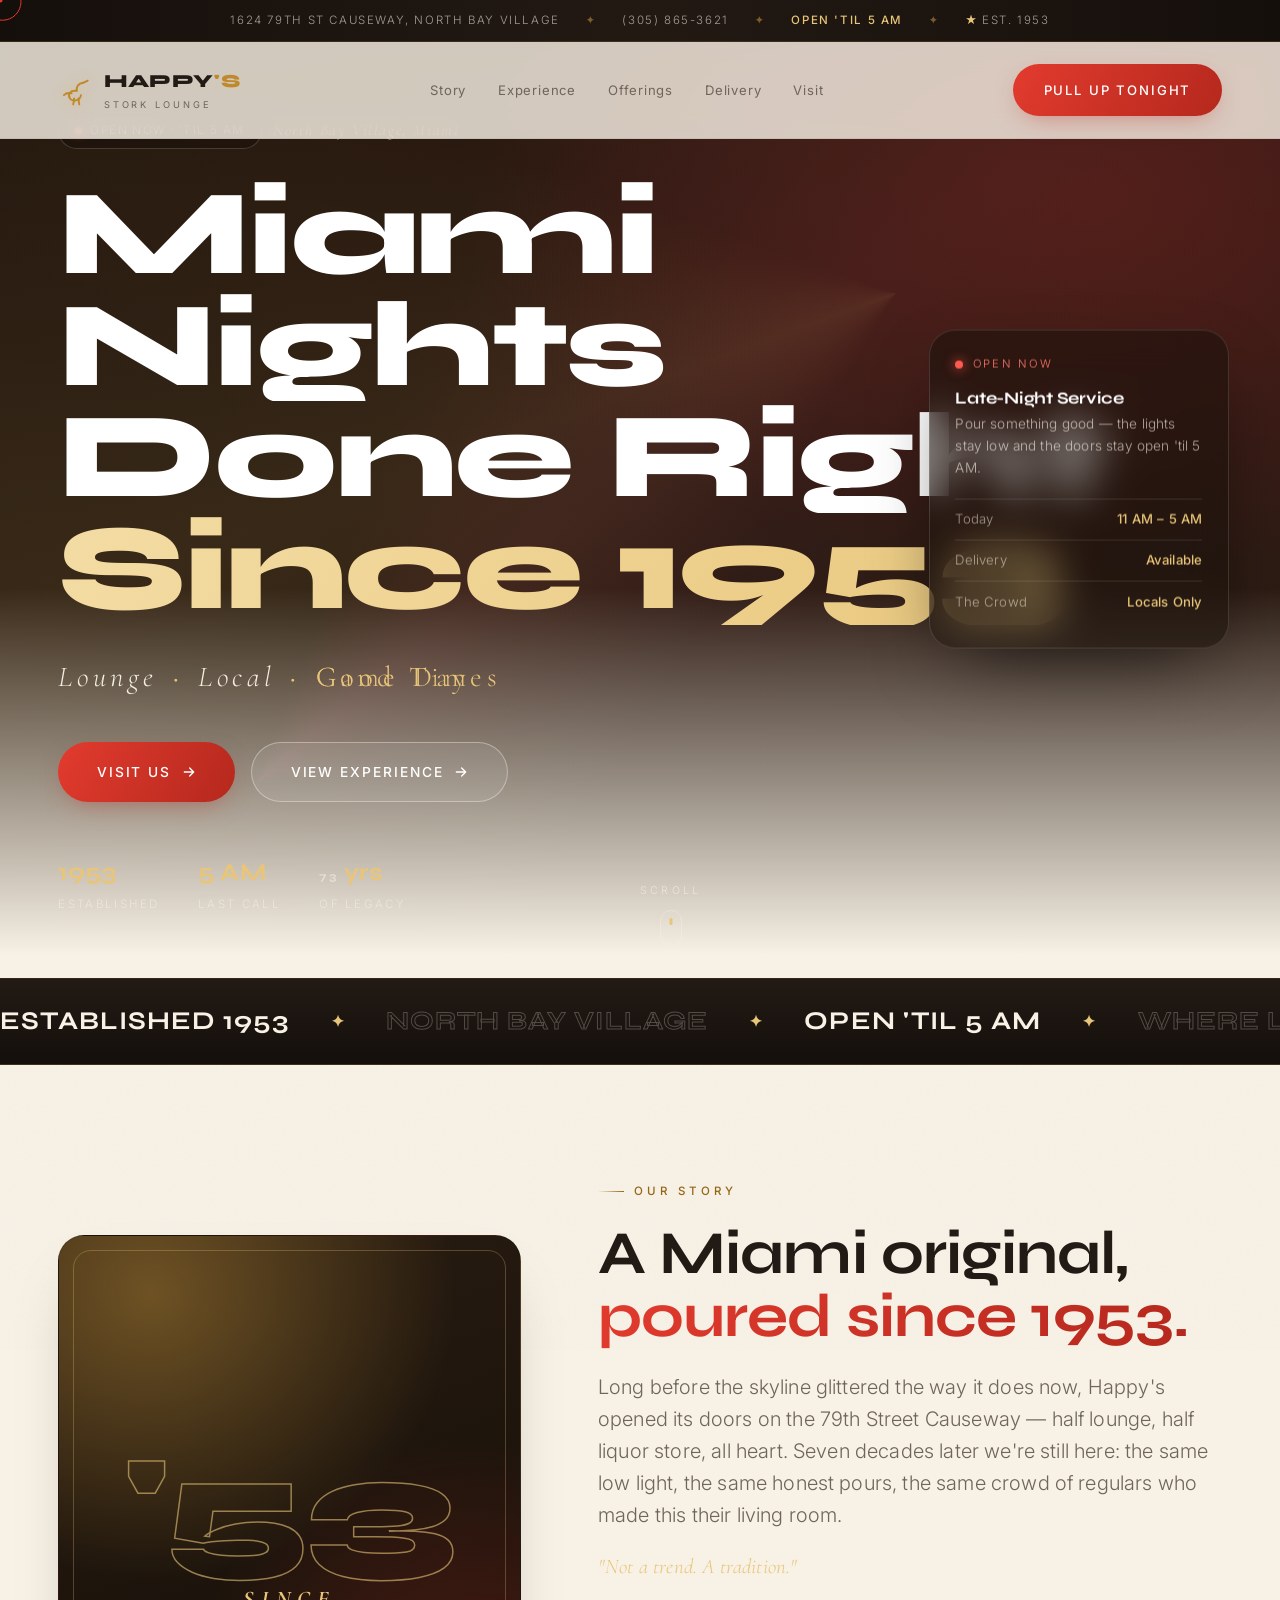
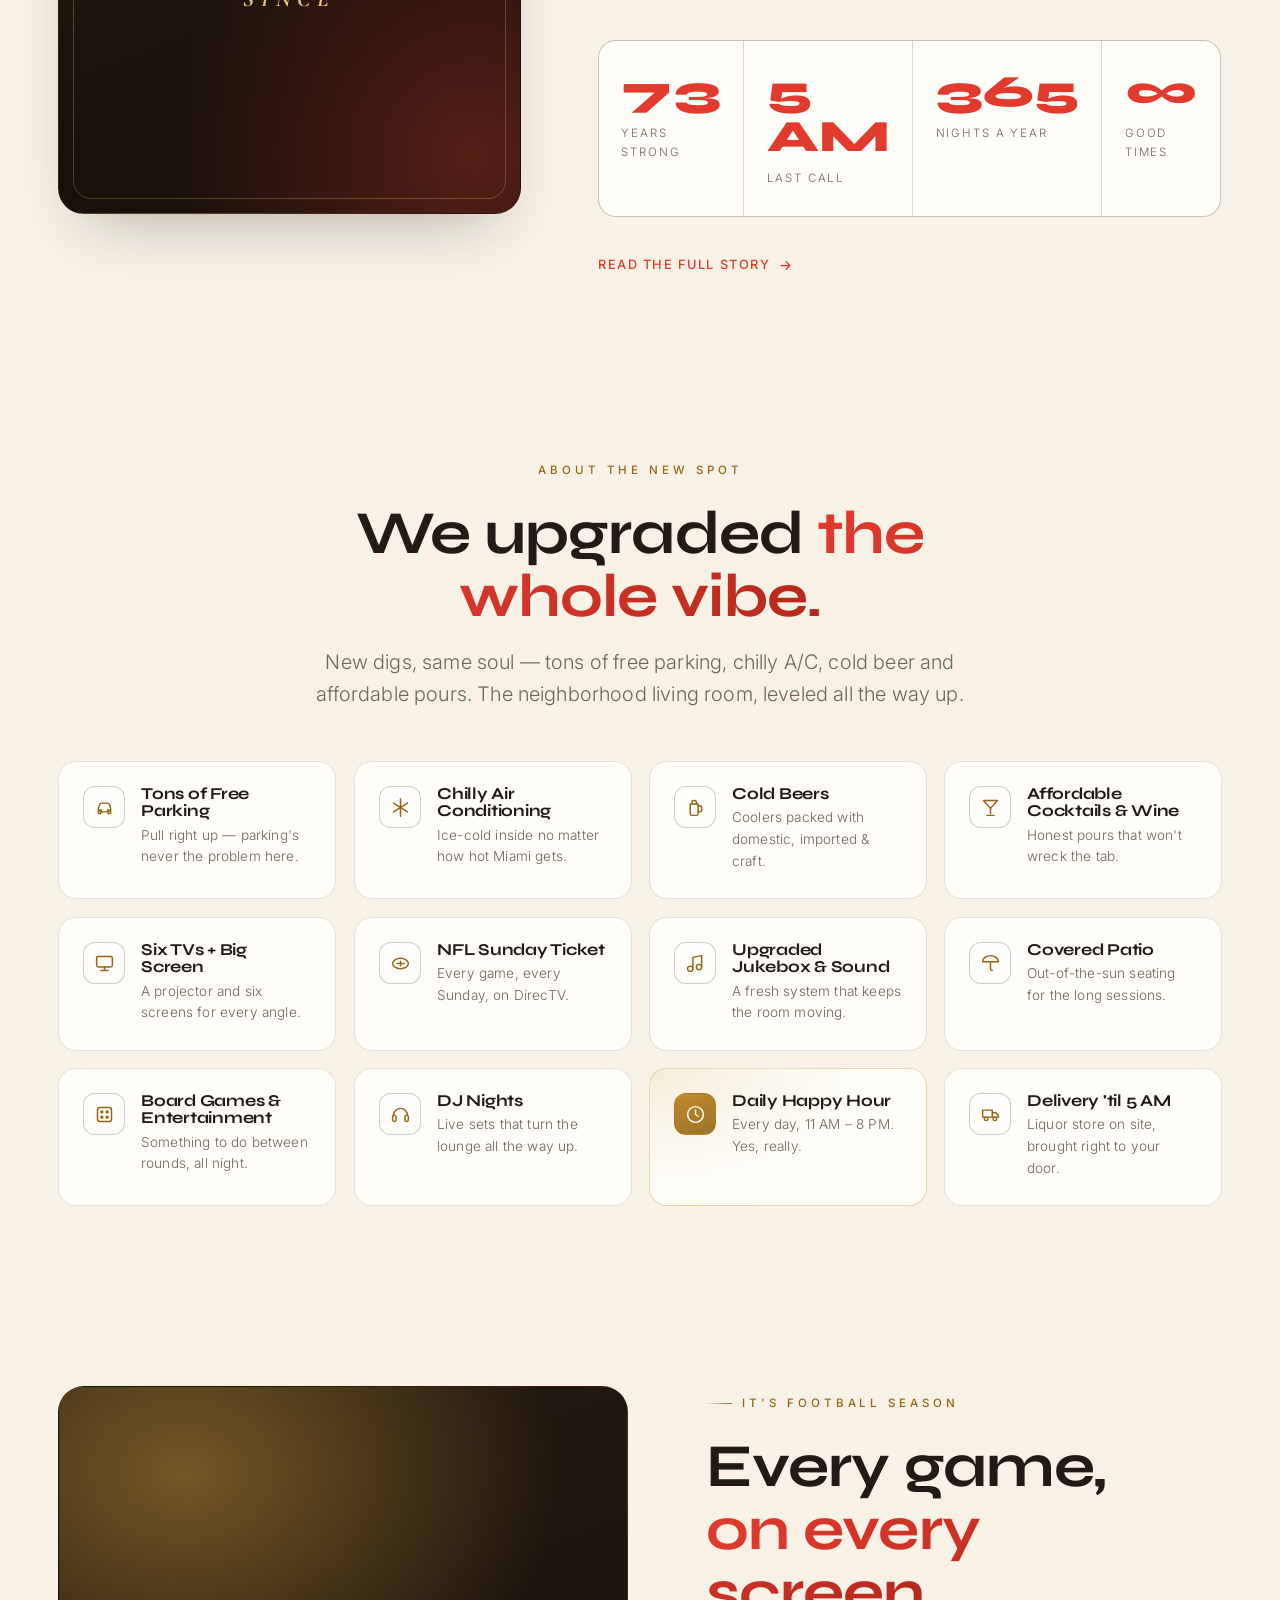
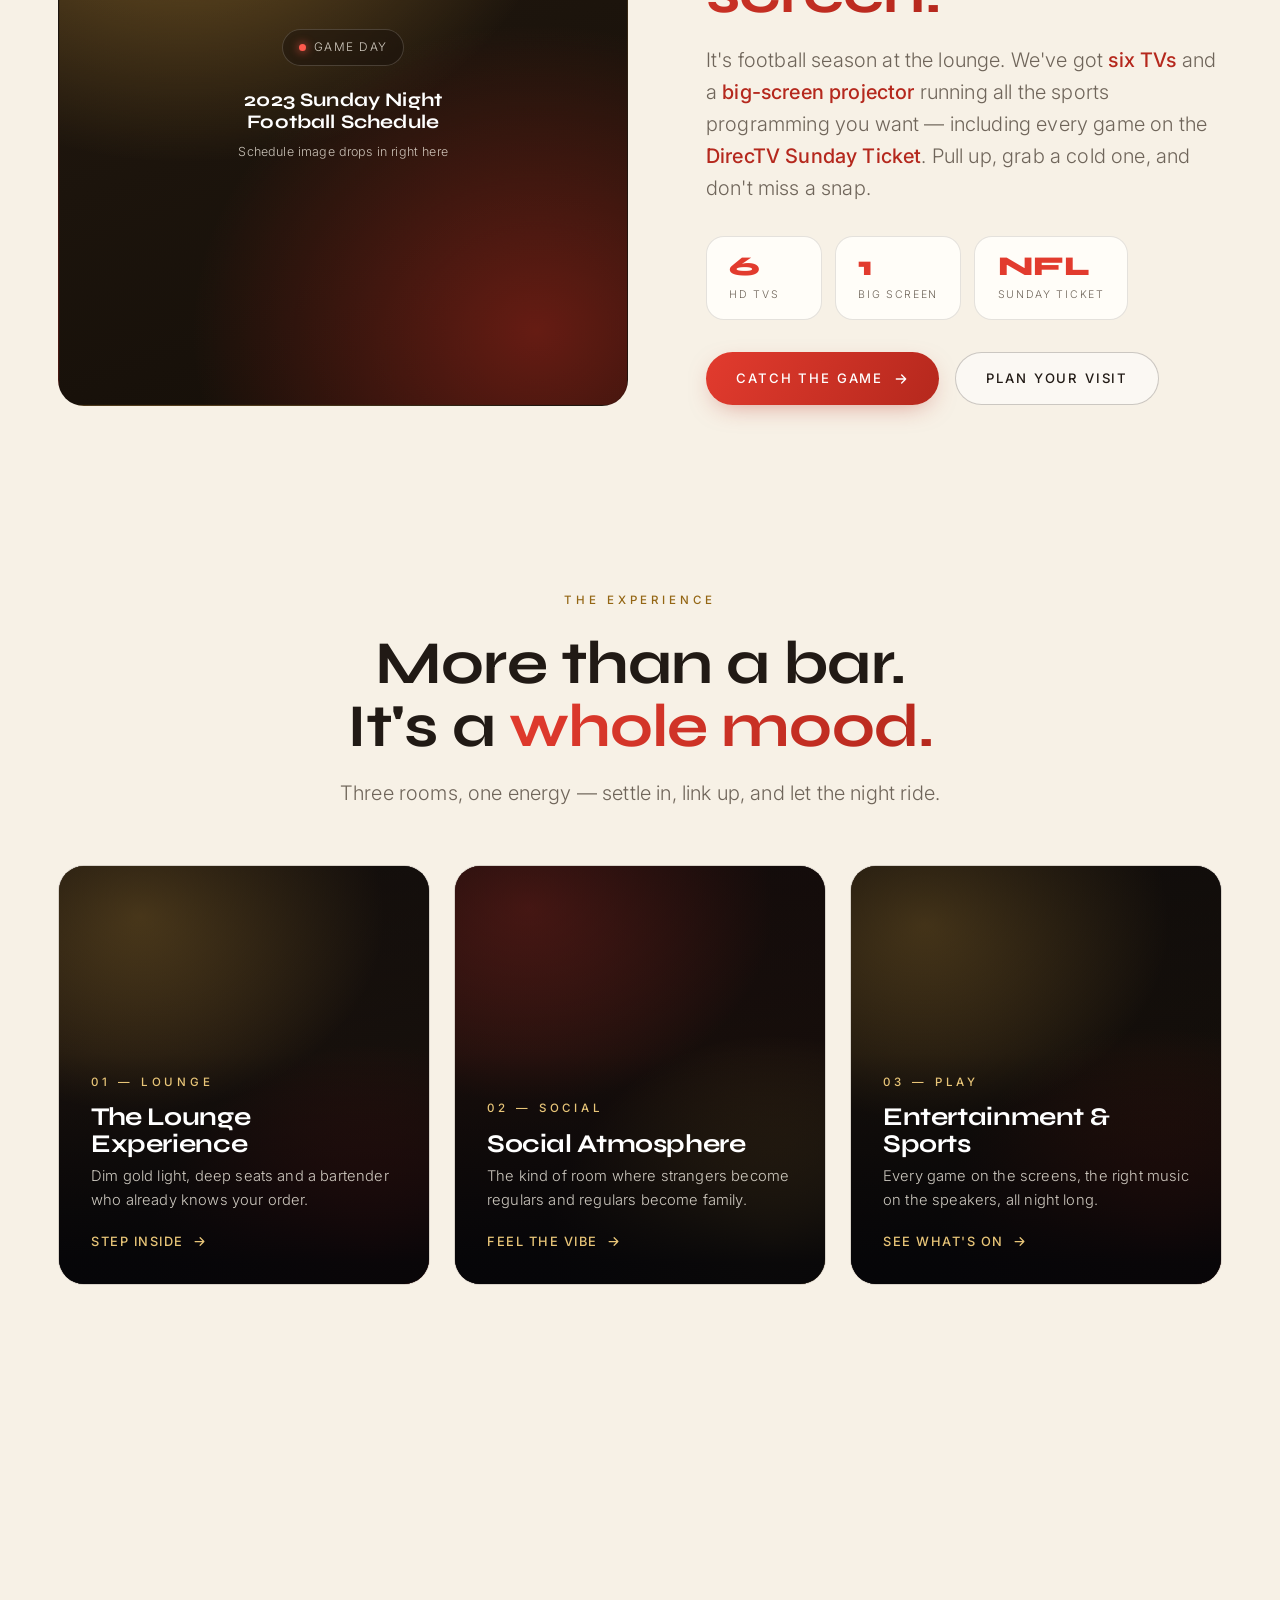
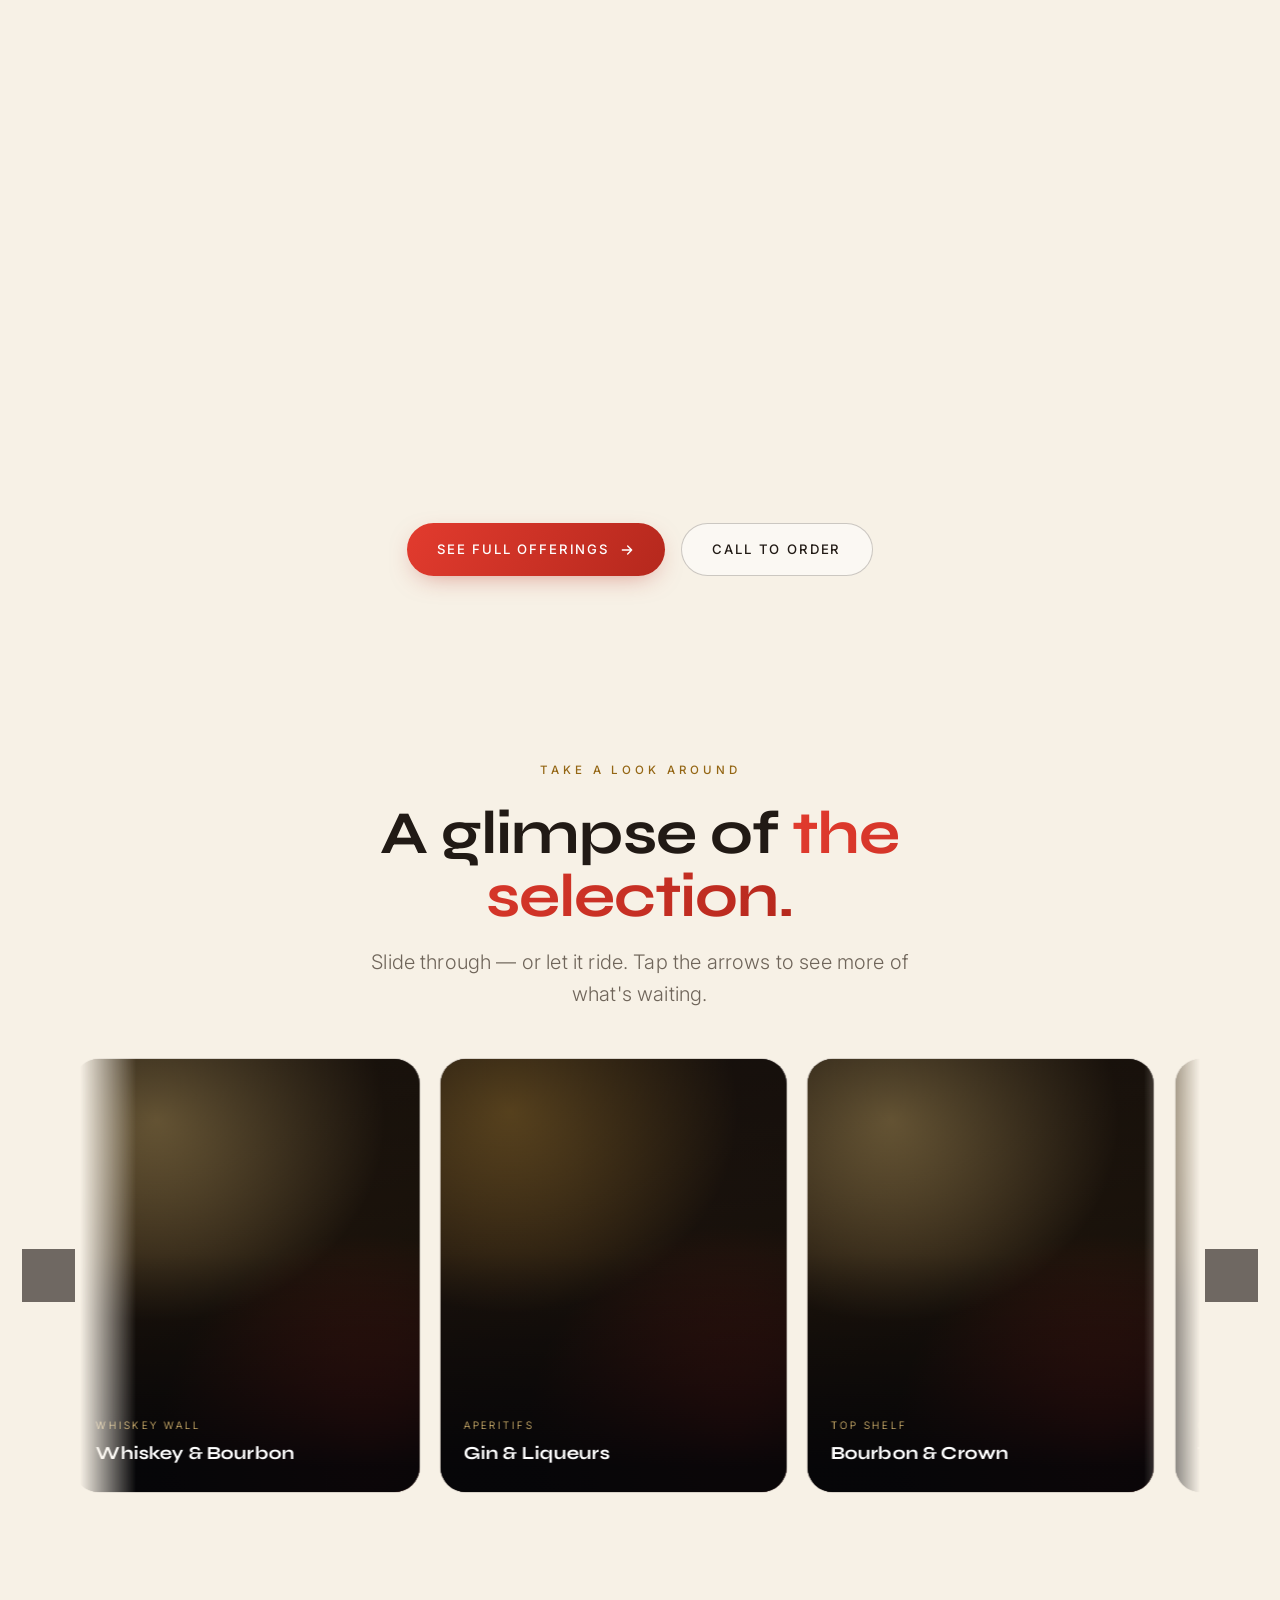
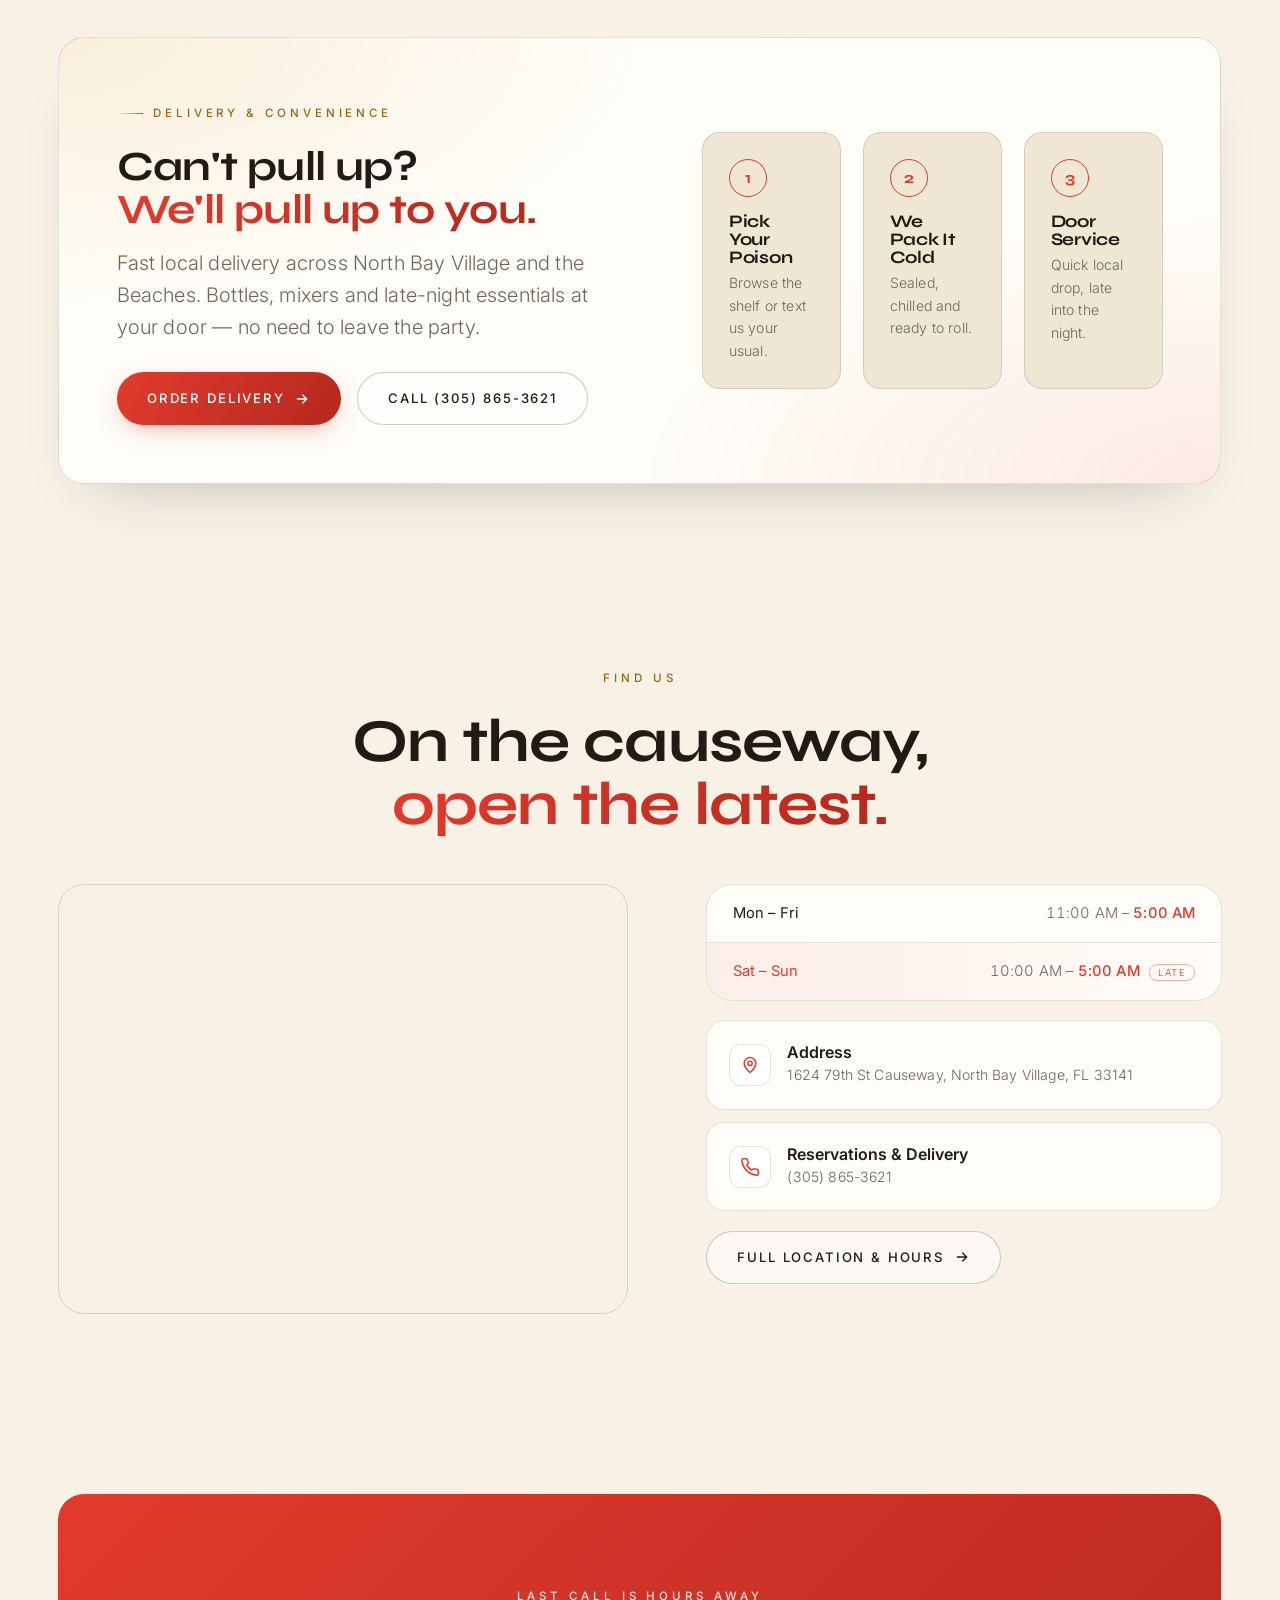
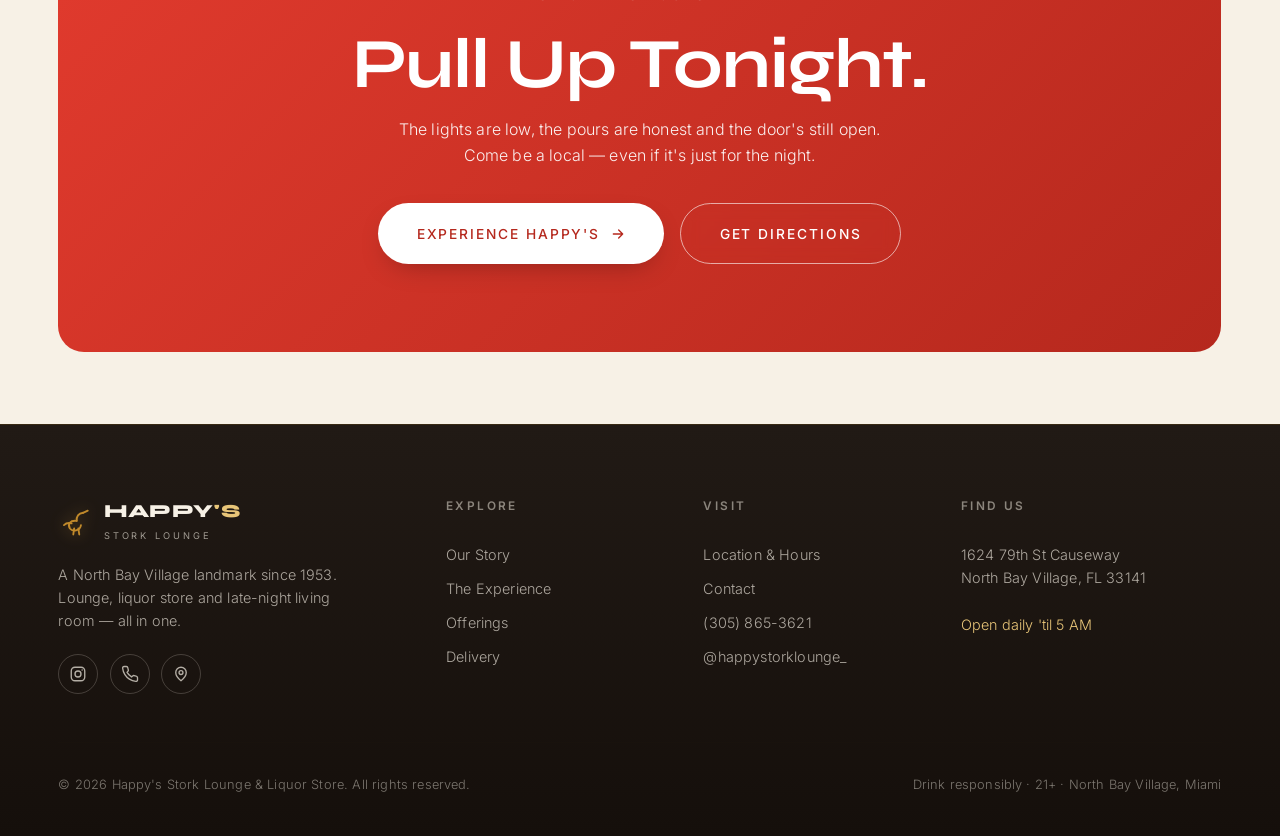
==== commit 2380c7de: "Recolor site to warm cream/red/gold palette + wire carousel photos - Remap design tokens from the da" ====
--- a/index.html
+++ b/index.html
@@ -390,22 +390,22 @@
         </p>
       </div>
 
-      <!-- TODO(next chat): drop real photos in via the --photo hook on each .showcase__media,
-           e.g. <div class="showcase__media bg--spirits" style="--photo:url('assets/img/spirits.jpg')"></div> -->
+      <!-- The first 5 slides are wired to real photos in assets/img/ (see assets/img/README.md
+           for the exact filenames). Until those files exist, each slide shows a warm gradient. -->
       <div class="showcase reveal" data-delay="1" aria-label="Photo showcase" aria-roledescription="carousel">
         <button class="showcase__arrow showcase__arrow--prev" type="button" aria-label="Previous">
           <svg viewBox="0 0 24 24" fill="none" stroke="currentColor" stroke-width="2"><path d="M15 6l-6 6 6 6" stroke-linecap="round" stroke-linejoin="round"/></svg>
         </button>
         <div class="showcase__viewport">
           <div class="showcase__track">
-            <figure class="showcase__item"><div class="showcase__media bg--spirits"></div><figcaption><span class="k">Liquor Store</span><span class="t">Premium Spirits</span></figcaption></figure>
+            <figure class="showcase__item"><div class="showcase__media bg--spirits" style="--photo:url('assets/img/whiskey.jpg')"></div><figcaption><span class="k">Whiskey Wall</span><span class="t">Whiskey &amp; Bourbon</span></figcaption></figure>
+            <figure class="showcase__item"><div class="showcase__media bg--curated" style="--photo:url('assets/img/gin-liqueurs.jpg')"></div><figcaption><span class="k">Aperitifs</span><span class="t">Gin &amp; Liqueurs</span></figcaption></figure>
+            <figure class="showcase__item"><div class="showcase__media bg--spirits" style="--photo:url('assets/img/bourbon.jpg')"></div><figcaption><span class="k">Top Shelf</span><span class="t">Bourbon &amp; Crown</span></figcaption></figure>
+            <figure class="showcase__item"><div class="showcase__media bg--lounge" style="--photo:url('assets/img/store.jpg')"></div><figcaption><span class="k">On Site</span><span class="t">The Liquor Store</span></figcaption></figure>
+            <figure class="showcase__item"><div class="showcase__media bg--patio" style="--photo:url('assets/img/tequila.jpg')"></div><figcaption><span class="k">100% Agave</span><span class="t">Premium Tequila</span></figcaption></figure>
             <figure class="showcase__item"><div class="showcase__media bg--beer"></div><figcaption><span class="k">Ice Cold</span><span class="t">Beer &amp; Seltzers</span></figcaption></figure>
             <figure class="showcase__item"><div class="showcase__media bg--wine"></div><figcaption><span class="k">Reds &amp; Bubbles</span><span class="t">Wine &amp; Champagne</span></figcaption></figure>
-            <figure class="showcase__item"><div class="showcase__media bg--lounge"></div><figcaption><span class="k">Dim &amp; Gold</span><span class="t">The Lounge</span></figcaption></figure>
             <figure class="showcase__item"><div class="showcase__media bg--gameday"></div><figcaption><span class="k">Sunday Ticket</span><span class="t">Game Day</span></figcaption></figure>
-            <figure class="showcase__item"><div class="showcase__media bg--patio"></div><figcaption><span class="k">Out Back</span><span class="t">Covered Patio</span></figcaption></figure>
-            <figure class="showcase__item"><div class="showcase__media bg--social"></div><figcaption><span class="k">After Dark</span><span class="t">DJ Nights</span></figcaption></figure>
-            <figure class="showcase__item"><div class="showcase__media bg--late"></div><figcaption><span class="k">'Til 5 AM</span><span class="t">Late-Night Delivery</span></figcaption></figure>
           </div>
         </div>
         <button class="showcase__arrow showcase__arrow--next" type="button" aria-label="Next">
--- a/assets/css/style.css
+++ b/assets/css/style.css
@@ -8,28 +8,38 @@
 
 /* ---------- Design tokens ---------- */
 :root {
-  --bg:          #07070a;
-  --bg-2:        #0b0b10;
-  --surface:     #101016;
-  --surface-2:   #15151d;
-  --line:        rgba(255, 255, 255, 0.08);
-  --line-strong: rgba(255, 255, 255, 0.16);
-
-  --gold:        #c9a24b;
-  --gold-bright: #e9cd8f;
-  --gold-deep:   #9c7a32;
-  --gold-glow:   rgba(201, 162, 75, 0.45);
-
-  --pink:        #ff2e88;
-  --cyan:        #36e6ff;
-  --purple:      #9b5cff;
-
-  --text:        #f4f1ea;
-  --muted:       #9a9aa8;
-  --muted-2:     #6d6d7a;
-
-  --glass:       rgba(255, 255, 255, 0.045);
-  --glass-2:     rgba(255, 255, 255, 0.07);
+  /* warm light theme — cream · charcoal · red · gold (matches reference) */
+  --cream:       #f7f1e6;
+  --cream-warm:  #efe6d3;
+  --char:        #211a15;
+  --char-deep:   #150f0b;
+
+  --bg:          #f7f1e6;
+  --bg-2:        #efe6d3;
+  --surface:     #fffdf8;
+  --surface-2:   #f1e9d9;
+  --line:        rgba(33, 26, 21, 0.12);
+  --line-strong: rgba(33, 26, 21, 0.22);
+
+  --red:         #e23b2e;
+  --red-deep:    #b5281d;
+
+  --gold:        #c0892b;
+  --gold-bright: #e8c578;   /* bright gold — for use on DARK sections */
+  --gold-ink:    #946614;   /* deep gold — legible accent on LIGHT sections */
+  --gold-deep:   #9c7327;
+  --gold-glow:   rgba(217, 164, 65, 0.40);
+
+  --pink:        #e23b2e;    /* legacy alias → red */
+  --cyan:        #c0392b;    /* legacy alias → red */
+  --purple:      #b5281d;
+
+  --text:        #211a15;
+  --muted:       #6f655a;
+  --muted-2:     #9a8d7d;
+
+  --glass:       rgba(255, 255, 255, 0.55);
+  --glass-2:     rgba(255, 255, 255, 0.78);
 
   --font-display: 'Syne', 'Trebuchet MS', sans-serif;
   --font-body:    'Inter', system-ui, sans-serif;
@@ -1838,3 +1848,353 @@
   .roller__word { transition: none; }
   .showcase__media::after { transition: none; }
 }
+
+/* =================================================================
+   WARM THEME LAYER  —  recolours the dark UI to the reference's
+   cream / charcoal / red / gold palette. Loaded last so it wins.
+   Light page · dark hero, marquee, footer for contrast.
+   ================================================================= */
+
+/* ----- atmosphere: soft cream wash, no neon orbs ----- */
+.atmosphere {
+  background:
+    radial-gradient(120% 80% at 50% -10%, #fdf8ee 0%, transparent 55%),
+    radial-gradient(100% 70% at 100% 100%, #f0e6d2 0%, transparent 50%),
+    var(--cream);
+}
+.orb { display: none; }
+.grain { opacity: 0.03; }
+
+/* ----- custom cursor reads on light ----- */
+.cursor { border-color: var(--red); mix-blend-mode: normal; }
+.cursor-dot { background: var(--red); mix-blend-mode: normal; }
+.cursor.is-hover { background: rgba(226,59,46,0.12); border-color: var(--red-deep); }
+
+/* ----- top strip (dark) ----- */
+.top-strip {
+  background: linear-gradient(90deg, var(--char-deep), #221913 50%, var(--char-deep));
+  border-bottom-color: rgba(217,164,65,0.16);
+  color: rgba(247,241,230,0.62);
+}
+.top-strip a { color: rgba(247,241,230,0.62); }
+.top-strip a:hover { color: var(--gold-bright); }
+.top-strip b { color: var(--gold-bright); }
+.top-strip .sep { color: rgba(217,164,65,0.5); }
+.top-strip .star { color: var(--gold-bright); }
+
+/* ----- nav: frosted cream, dark text ----- */
+.nav {
+  background: rgba(247,241,230,0.82);
+  backdrop-filter: blur(14px) saturate(140%);
+  border-bottom: 1px solid rgba(33,26,21,0.08);
+}
+.nav.is-scrolled {
+  background: rgba(247,241,230,0.93);
+  backdrop-filter: blur(18px) saturate(150%);
+  border-bottom-color: rgba(33,26,21,0.12);
+  box-shadow: 0 8px 30px -20px rgba(33,26,21,0.6);
+}
+.brand__mark { filter: drop-shadow(0 0 8px rgba(217,164,65,0.4)); }
+.nav__toggle { border-color: var(--line-strong); }
+
+/* ----- buttons: red primary, gold/ink outline ----- */
+.btn--gold {
+  background: linear-gradient(120deg, var(--red) 0%, var(--red-deep) 100%);
+  color: #fff;
+  box-shadow: 0 8px 26px -10px rgba(181,40,29,0.5);
+}
+.btn--gold:hover {
+  box-shadow: 0 14px 40px -12px rgba(181,40,29,0.55), 0 0 0 1px rgba(181,40,29,0.6);
+}
+.btn--ghost {
+  border: 1px solid var(--line-strong);
+  color: var(--text);
+  background: rgba(255,255,255,0.5);
+}
+.btn--ghost:hover {
+  border-color: var(--red);
+  color: var(--red);
+  box-shadow: 0 12px 30px -16px rgba(181,40,29,0.4);
+}
+.text-link { color: var(--red); }
+.text-link::after { background: var(--red); }
+.text-link:hover { color: var(--red-deep); }
+
+/* ----- highlight + eyebrow tone for light bg ----- */
+.gold-text { background-image: linear-gradient(120deg, var(--red), var(--red-deep)); }
+.eyebrow { color: var(--gold-ink); }
+.eyebrow::before { background: linear-gradient(90deg, transparent, var(--gold-ink)); }
+.lead b { color: var(--red-deep); }
+
+/* ----- pills sit on dark imagery ----- */
+.pill {
+  color: rgba(247,241,230,0.82);
+  background: rgba(20,14,10,0.4);
+  border-color: rgba(247,241,230,0.18);
+  backdrop-filter: blur(8px);
+}
+.pill .dot { background: #ff5a4d; box-shadow: 0 0 10px #ff5a4d; }
+
+/* ===================  HERO (stays dark)  =================== */
+.hero {
+  background:
+    radial-gradient(120% 90% at 50% 0%, rgba(58,34,20,0.55), transparent 55%),
+    radial-gradient(90% 70% at 85% 20%, rgba(181,40,29,0.28), transparent 55%),
+    linear-gradient(180deg, #1d130c 0%, #271a10 55%, #2c1e12 100%);
+  background-size: cover;
+  background-position: center;
+}
+.hero::after {     /* drop a real photo via --photo on the .hero element */
+  content: "";
+  position: absolute; inset: 0; z-index: 0;
+  background-image: var(--photo, none);
+  background-size: cover; background-position: center;
+}
+.hero::before {    /* fade the bottom of the hero into the cream page */
+  content: "";
+  position: absolute; left: 0; right: 0; bottom: 0;
+  height: 40%; z-index: 1;
+  background: linear-gradient(180deg, transparent, var(--cream) 94%);
+  pointer-events: none;
+}
+.hero h1 { color: #fff; }
+.hero .gold-text {
+  background-image: linear-gradient(120deg, #f3dca4, var(--gold-bright));
+}
+.hero__est { color: var(--gold-bright); }
+.hero__sub { color: #f4ede0; }
+.hero__sub b { color: var(--gold-bright); }
+.roller__word { color: var(--gold-bright); }
+.hero__meta .item b { color: var(--gold-bright); }
+.hero__meta .item span { color: rgba(247,241,230,0.6); }
+.hero__scroll { color: rgba(247,241,230,0.7); }
+.hero__scroll .mouse { border-color: rgba(247,241,230,0.4); }
+.hero__scroll .mouse::after { background: var(--gold-bright); }
+.hero .btn--ghost {
+  border-color: rgba(247,241,230,0.4);
+  color: #fff;
+  background: rgba(255,255,255,0.08);
+}
+.hero .btn--ghost:hover {
+  border-color: #fff; color: #fff; background: rgba(255,255,255,0.16);
+}
+/* floating glass card — dark on the dark hero */
+.hero__card {
+  background: rgba(26,18,12,0.55);
+  border-color: rgba(247,241,230,0.14);
+  color: #f4ede0;
+  box-shadow: 0 30px 80px -30px rgba(0,0,0,0.7);
+}
+.hero__card h4 { color: #fff; }
+.hero__card p { color: rgba(244,237,224,0.7); }
+.hero__card .row { border-top-color: rgba(247,241,230,0.12); }
+.hero__card .row span { color: rgba(244,237,224,0.6); }
+.hero__card .row b { color: var(--gold-bright); }
+.hero__card .now { color: #ff7a6e; }
+.hero__card .now .dot { background: #ff5a4d; box-shadow: 0 0 12px #ff5a4d; }
+
+/* ===================  MARQUEE (dark band)  =================== */
+.marquee {
+  background: linear-gradient(var(--char), var(--char-deep));
+  border-top-color: rgba(217,164,65,0.16);
+  border-bottom-color: rgba(217,164,65,0.16);
+}
+.marquee__track span { color: var(--cream); }
+.marquee__track .sep { color: var(--gold-bright); }
+.marquee__track .ghost { color: transparent; -webkit-text-stroke: 1px rgba(247,241,230,0.25); }
+
+/* ===================  STORY  =================== */
+.story__visual {
+  border-color: rgba(33,26,21,0.12);
+  background:
+    radial-gradient(120% 90% at 20% 10%, rgba(217,164,65,0.4), transparent 55%),
+    radial-gradient(120% 100% at 90% 90%, rgba(226,59,46,0.3), transparent 55%),
+    linear-gradient(160deg, #2a1d12, #18110a 70%);
+  box-shadow: 0 30px 60px -30px rgba(33,26,21,0.35);
+}
+.story__visual .year { -webkit-text-stroke: 1.5px rgba(232,197,120,0.6); }
+.story__visual .year small { color: var(--gold-bright); }
+.story__visual .glow-frame { border-color: rgba(232,197,120,0.28); }
+.stat b { color: var(--red); }
+
+/* ===================  FEATURE / GAME DAY  =================== */
+.feature .ic { color: var(--gold-ink); }
+.feature--accent .ic { color: #fff; }
+.chip b { color: var(--red); }
+.media-frame { border-color: rgba(33,26,21,0.14); }
+.media-frame__note { color: rgba(247,241,230,0.78); }
+.media-frame__note b { color: #fff; }
+
+/* ===================  CARDS / TABS / CARRY  =================== */
+.card__icon { color: var(--gold-ink); }
+.card:hover .card__icon { color: var(--red); }
+.feat__no { color: var(--red); }
+.tab::after { background: var(--red); }
+.tab.is-active { color: var(--red); }
+.tab.is-active::after { background: linear-gradient(90deg, var(--gold), var(--red)); }
+.carry-item .mk { color: var(--gold-ink); }
+
+/* image cards: text sits on a dark photo gradient */
+.imgcard { border-color: rgba(33,26,21,0.14); }
+.imgcard h3 { color: #fff; }
+.imgcard p { color: rgba(247,241,230,0.82); }
+.imgcard .eyebrow { color: var(--gold-bright); }
+.imgcard .text-link { color: var(--gold-bright); }
+.imgcard .text-link::after { background: var(--gold-bright); }
+
+/* ===================  SHOWCASE  =================== */
+.showcase__item { border-color: rgba(33,26,21,0.14); }
+.showcase__item figcaption .t { color: #fff; }
+.showcase__item figcaption .k { color: var(--gold-bright); }
+.showcase__arrow {
+  background: rgba(20,14,10,0.6);
+  border-color: rgba(247,241,230,0.18);
+  color: #fff;
+}
+.showcase__arrow:hover {
+  background: var(--red);
+  color: #fff;
+  border-color: var(--red);
+  box-shadow: 0 12px 34px -10px rgba(181,40,29,0.45);
+}
+
+/* ===================  DELIVERY PANEL  =================== */
+.panel {
+  background:
+    radial-gradient(100% 120% at 0% 0%, rgba(217,164,65,0.16), transparent 50%),
+    radial-gradient(100% 120% at 100% 100%, rgba(226,59,46,0.1), transparent 50%),
+    var(--surface);
+  border-color: var(--line);
+  box-shadow: 0 30px 60px -42px rgba(33,26,21,0.35);
+}
+.step { background: var(--cream-warm); border-color: var(--line); }
+.step:hover { border-color: var(--red); }
+.step b { border-color: var(--red); color: var(--red); }
+
+/* ===================  LOCATION / HOURS / FORM  =================== */
+.map-frame { border-color: rgba(33,26,21,0.14); }
+.map-frame iframe { filter: saturate(1.05) contrast(1.02); }
+.hours__row .time b { color: var(--red); }
+.hours__row.is-today { background: linear-gradient(90deg, rgba(226,59,46,0.08), transparent); }
+.hours__row.is-today .day { color: var(--red); }
+.hours__tag { color: var(--red); border-color: rgba(226,59,46,0.4); }
+.info-card .ic { color: var(--red); }
+.form__success {
+  border-color: rgba(63,140,93,0.45);
+  background: rgba(63,140,93,0.1);
+  color: #2f7d4f;
+}
+
+/* ===================  CTA BAND (solid red)  =================== */
+.cta-band {
+  background: linear-gradient(135deg, var(--red) 0%, var(--red-deep) 100%);
+  border: none;
+  color: #fff;
+}
+.cta-band p { color: rgba(255,255,255,0.92); }
+.cta-band .eyebrow { color: rgba(255,255,255,0.85); }
+.cta-band .eyebrow::before { background: linear-gradient(90deg, transparent, rgba(255,255,255,0.7)); }
+.cta-band .gold-text { background: none; color: #fff; -webkit-text-fill-color: #fff; }
+.cta-band .btn--gold { background: #fff; color: var(--red-deep); box-shadow: 0 10px 28px -12px rgba(0,0,0,0.35); }
+.cta-band .btn--ghost { border-color: rgba(255,255,255,0.6); color: #fff; background: transparent; }
+.cta-band .btn--ghost:hover { border-color: #fff; background: rgba(255,255,255,0.14); color: #fff; }
+
+/* ===================  FOOTER (dark band)  =================== */
+.footer {
+  background: linear-gradient(var(--char), var(--char-deep));
+  border-top-color: rgba(217,164,65,0.18);
+}
+.footer__brand p, .footer__col a, .footer__col p { color: rgba(247,241,230,0.66); }
+.footer h5 { color: rgba(247,241,230,0.5); }
+.footer__col a:hover { color: var(--gold-bright); }
+.footer .brand { color: var(--cream); }
+.footer .brand small { color: rgba(247,241,230,0.6); }
+.footer .brand b { color: var(--gold-bright); }
+.footer__bottom { color: rgba(247,241,230,0.45); }
+.footer__bottom a:hover { color: var(--gold-bright); }
+.socials a { border-color: rgba(247,241,230,0.2); color: rgba(247,241,230,0.7); }
+.socials a:hover { color: var(--gold-bright); border-color: var(--gold-bright); }
+
+/* ===================  MOBILE MENU (cream)  =================== */
+.menu { background: rgba(247,241,230,0.97); backdrop-filter: blur(22px); }
+.menu a { color: var(--char); }
+.menu a:hover { color: var(--red); }
+.menu a span { color: var(--gold-ink); }
+.menu__footer { color: var(--muted); }
+
+/* ===================  QUOTE / TIMELINE / GALLERY  =================== */
+.quote p { color: var(--char); }
+.quote cite { color: var(--gold-ink); }
+.quote .marks { color: var(--gold-ink); }
+.tl-item .yr { color: var(--red); }
+.tl-item::before { background: var(--red); box-shadow: 0 0 0 4px rgba(226,59,46,0.14); }
+.timeline::before { background: linear-gradient(var(--red), transparent); }
+.menu-list__row .price { color: var(--red); }
+
+/* ===================  WARM PLACEHOLDER SCENES  =================== */
+.bg--lounge {
+  background-image:
+    radial-gradient(120% 85% at 22% 12%, rgba(217,164,65,0.55), transparent 55%),
+    radial-gradient(110% 90% at 85% 92%, rgba(181,40,29,0.5), transparent 55%),
+    linear-gradient(160deg, #2a1d12, #160f0a);
+}
+.bg--social {
+  background-image:
+    radial-gradient(120% 85% at 20% 10%, rgba(226,59,46,0.5), transparent 55%),
+    radial-gradient(110% 90% at 86% 90%, rgba(217,164,65,0.45), transparent 55%),
+    linear-gradient(160deg, #2a160f, #160f0a);
+}
+.bg--sports {
+  background-image:
+    radial-gradient(120% 85% at 20% 14%, rgba(217,164,65,0.5), transparent 55%),
+    radial-gradient(110% 90% at 85% 88%, rgba(150,40,20,0.5), transparent 55%),
+    linear-gradient(160deg, #241a10, #140e08);
+}
+.bg--spirits {
+  background-image:
+    radial-gradient(120% 85% at 24% 14%, rgba(232,197,120,0.55), transparent 55%),
+    radial-gradient(110% 90% at 85% 90%, rgba(181,40,29,0.45), transparent 55%),
+    linear-gradient(160deg, #2a1d10, #140e08);
+}
+.bg--curated {
+  background-image:
+    radial-gradient(120% 85% at 20% 12%, rgba(217,164,65,0.5), transparent 55%),
+    radial-gradient(110% 90% at 85% 88%, rgba(181,40,29,0.4), transparent 55%),
+    linear-gradient(160deg, #261a11, #140e08);
+}
+.bg--late {
+  background-image:
+    radial-gradient(120% 85% at 22% 14%, rgba(226,59,46,0.5), transparent 55%),
+    radial-gradient(110% 90% at 82% 86%, rgba(120,30,20,0.55), transparent 55%),
+    linear-gradient(160deg, #2a140f, #140e08);
+}
+.bg--gameday {
+  background-image:
+    radial-gradient(120% 85% at 22% 14%, rgba(217,164,65,0.45), transparent 55%),
+    radial-gradient(110% 90% at 84% 88%, rgba(181,40,29,0.5), transparent 55%),
+    linear-gradient(160deg, #241a10, #140e08);
+}
+.bg--beer {
+  background-image:
+    radial-gradient(120% 85% at 22% 14%, rgba(232,197,120,0.55), transparent 55%),
+    radial-gradient(110% 90% at 84% 88%, rgba(190,120,30,0.4), transparent 55%),
+    linear-gradient(160deg, #2a200f, #140e08);
+}
+.bg--wine {
+  background-image:
+    radial-gradient(120% 85% at 22% 14%, rgba(150,30,40,0.6), transparent 55%),
+    radial-gradient(110% 90% at 84% 88%, rgba(181,40,29,0.45), transparent 55%),
+    linear-gradient(160deg, #25110f, #140a08);
+}
+.bg--patio {
+  background-image:
+    radial-gradient(120% 85% at 22% 14%, rgba(226,59,46,0.42), transparent 55%),
+    radial-gradient(110% 90% at 84% 88%, rgba(217,164,65,0.45), transparent 55%),
+    linear-gradient(160deg, #271a11, #140e08);
+}
+.gallery a {
+  background-image:
+    radial-gradient(120% 80% at 25% 15%, rgba(217,164,65,0.4), transparent 55%),
+    radial-gradient(110% 90% at 85% 90%, rgba(181,40,29,0.4), transparent 55%),
+    linear-gradient(160deg, #261a11, #140e08);
+}
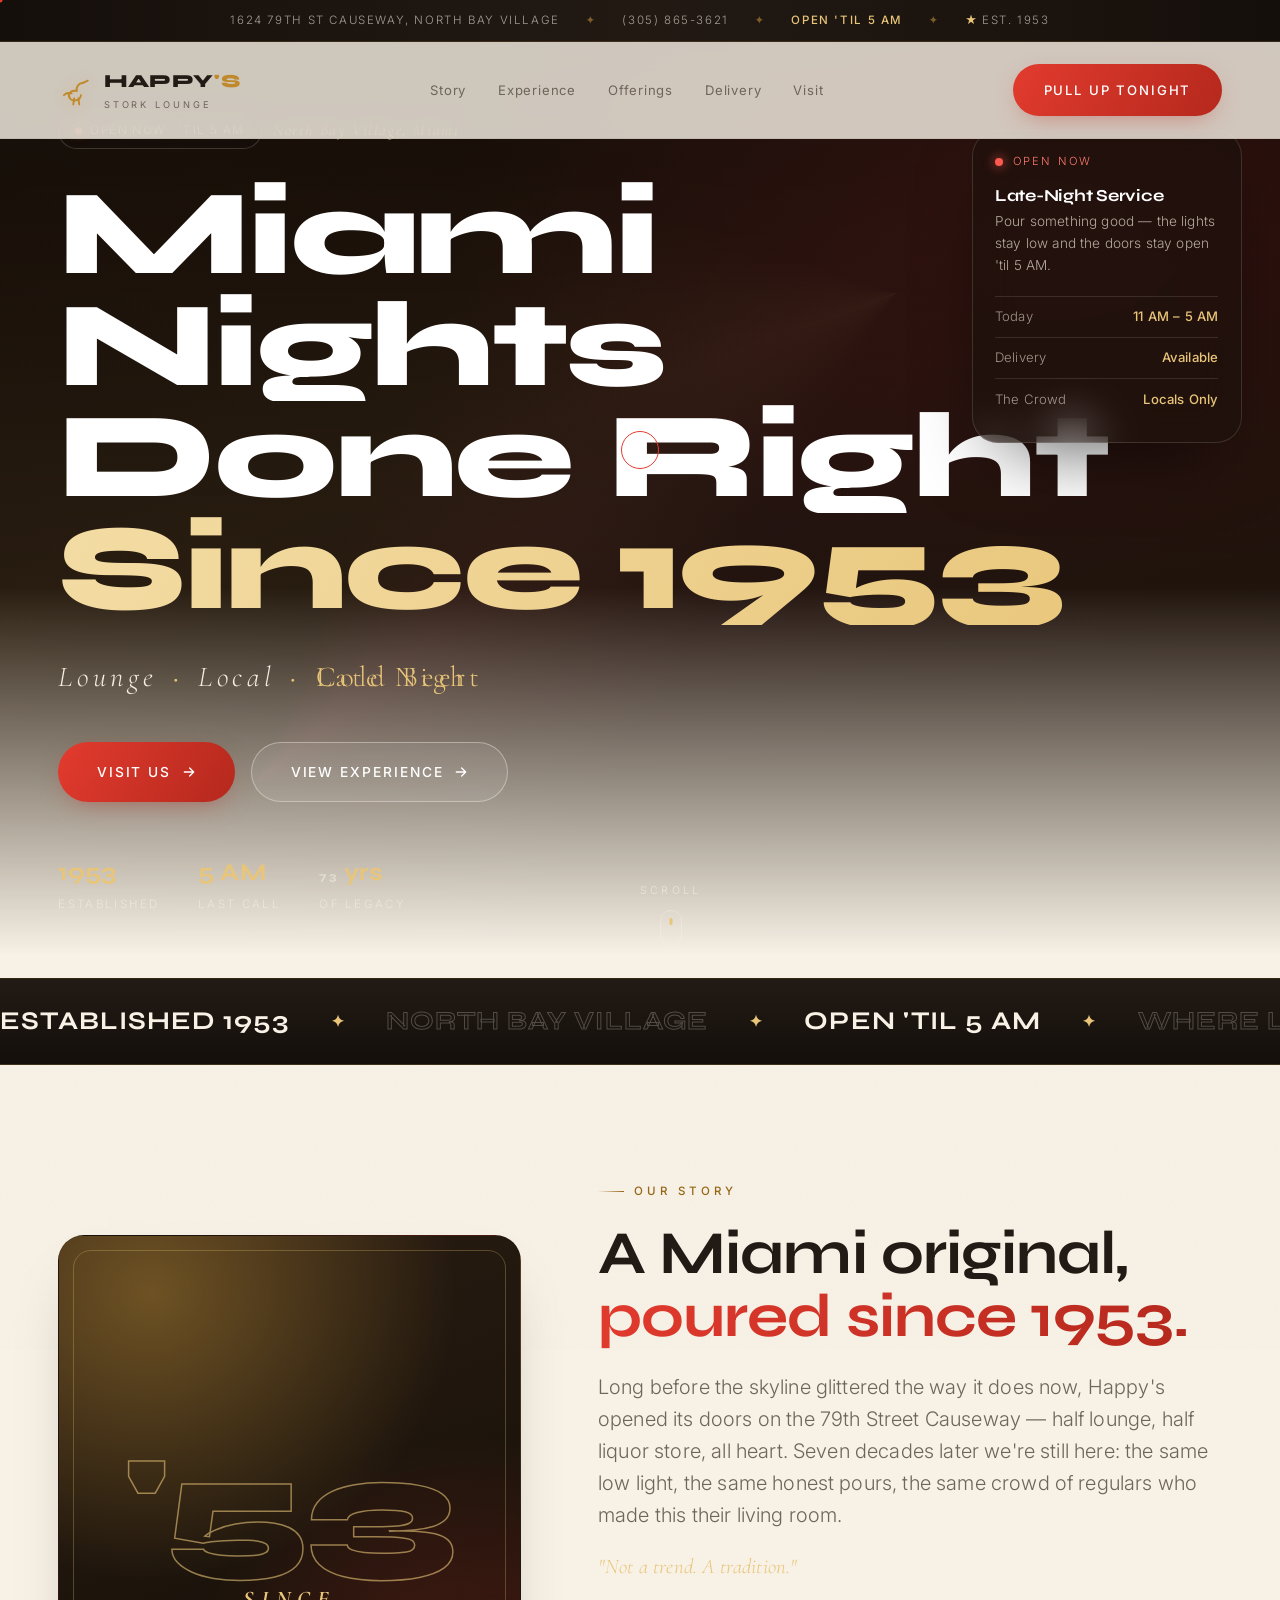
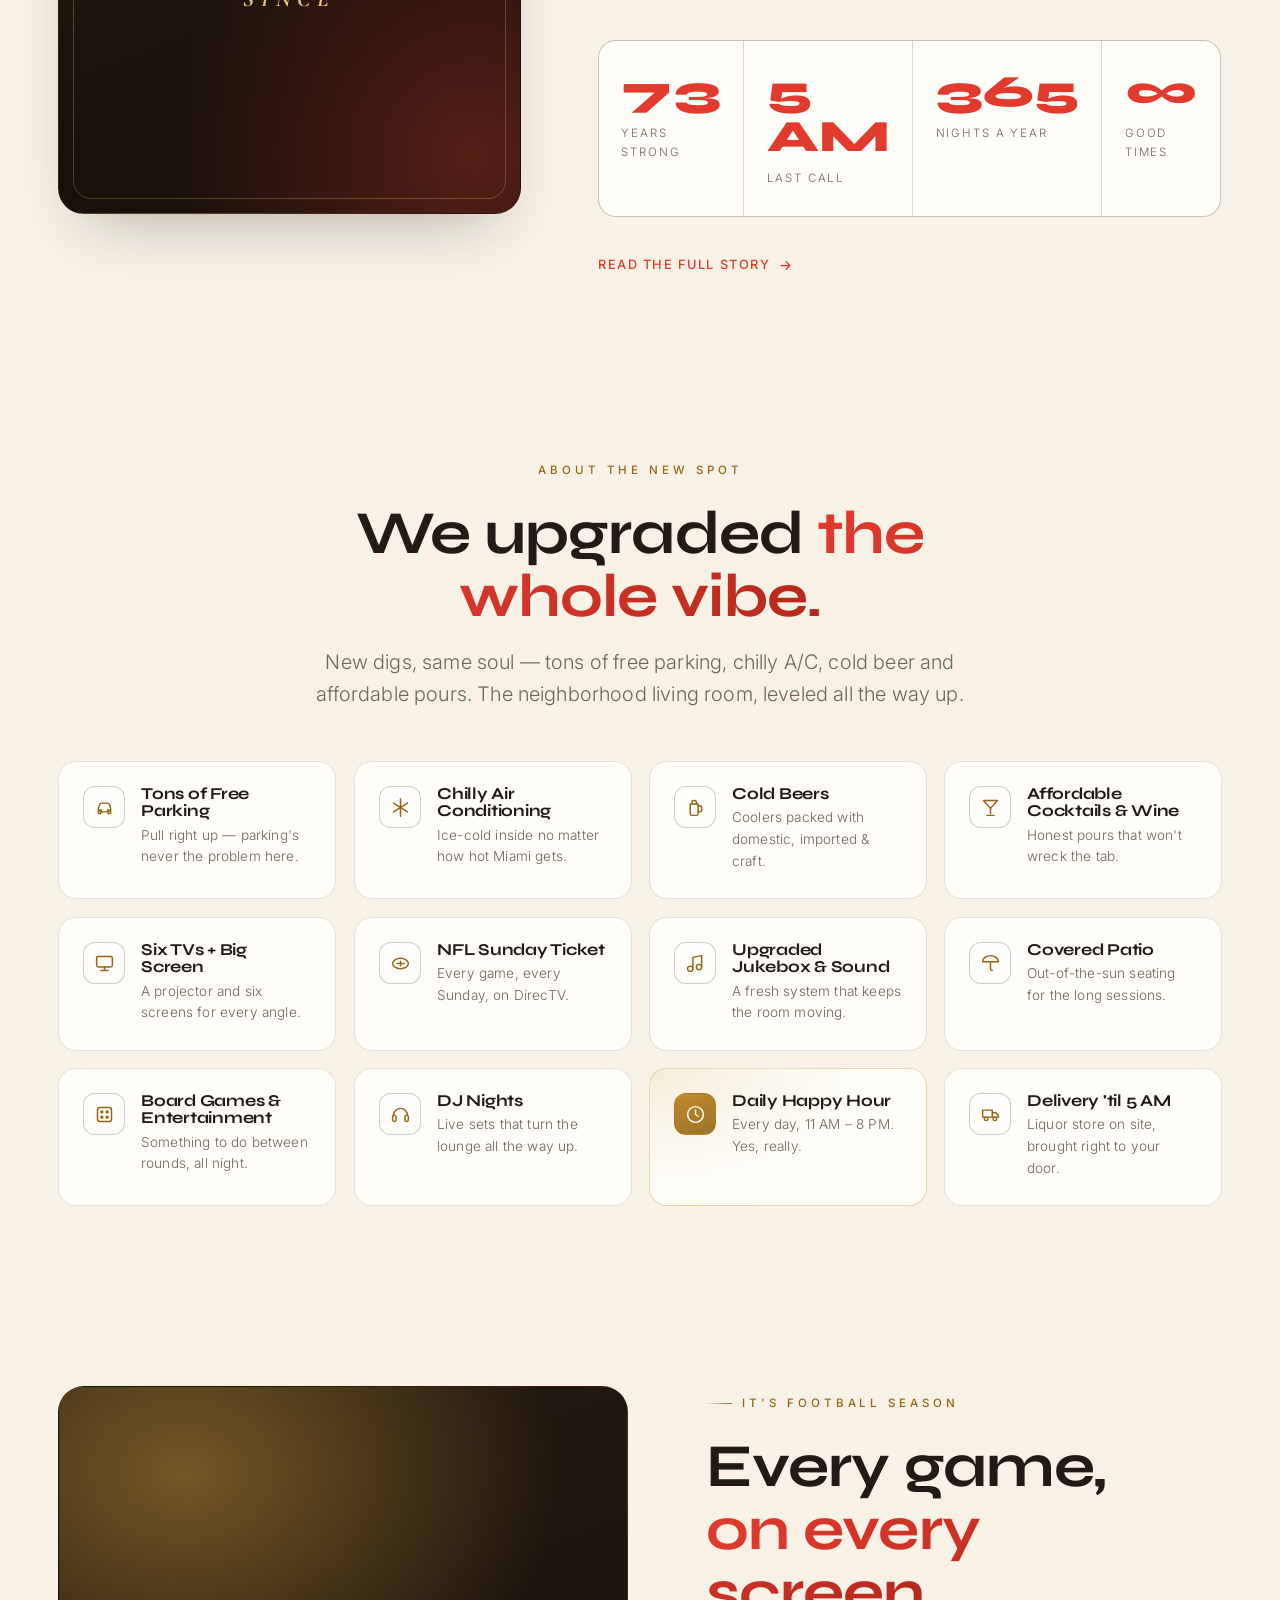
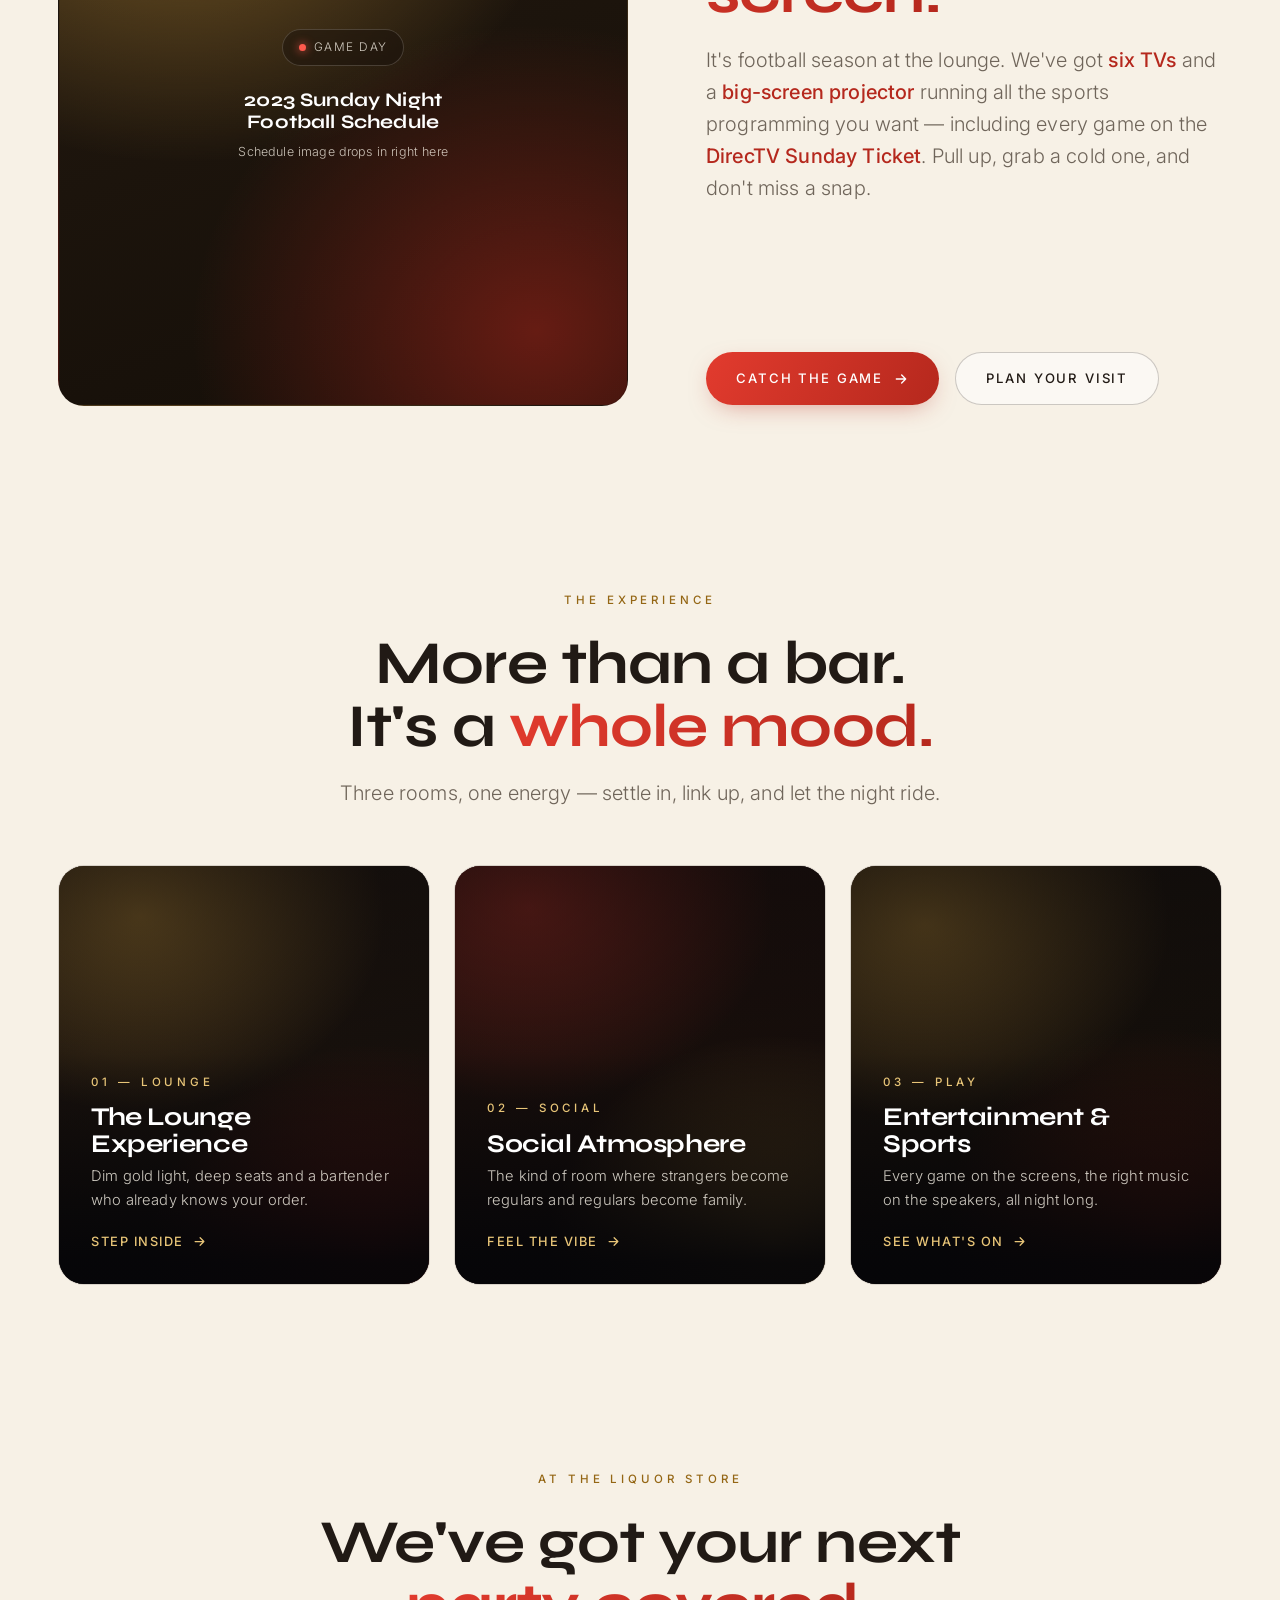
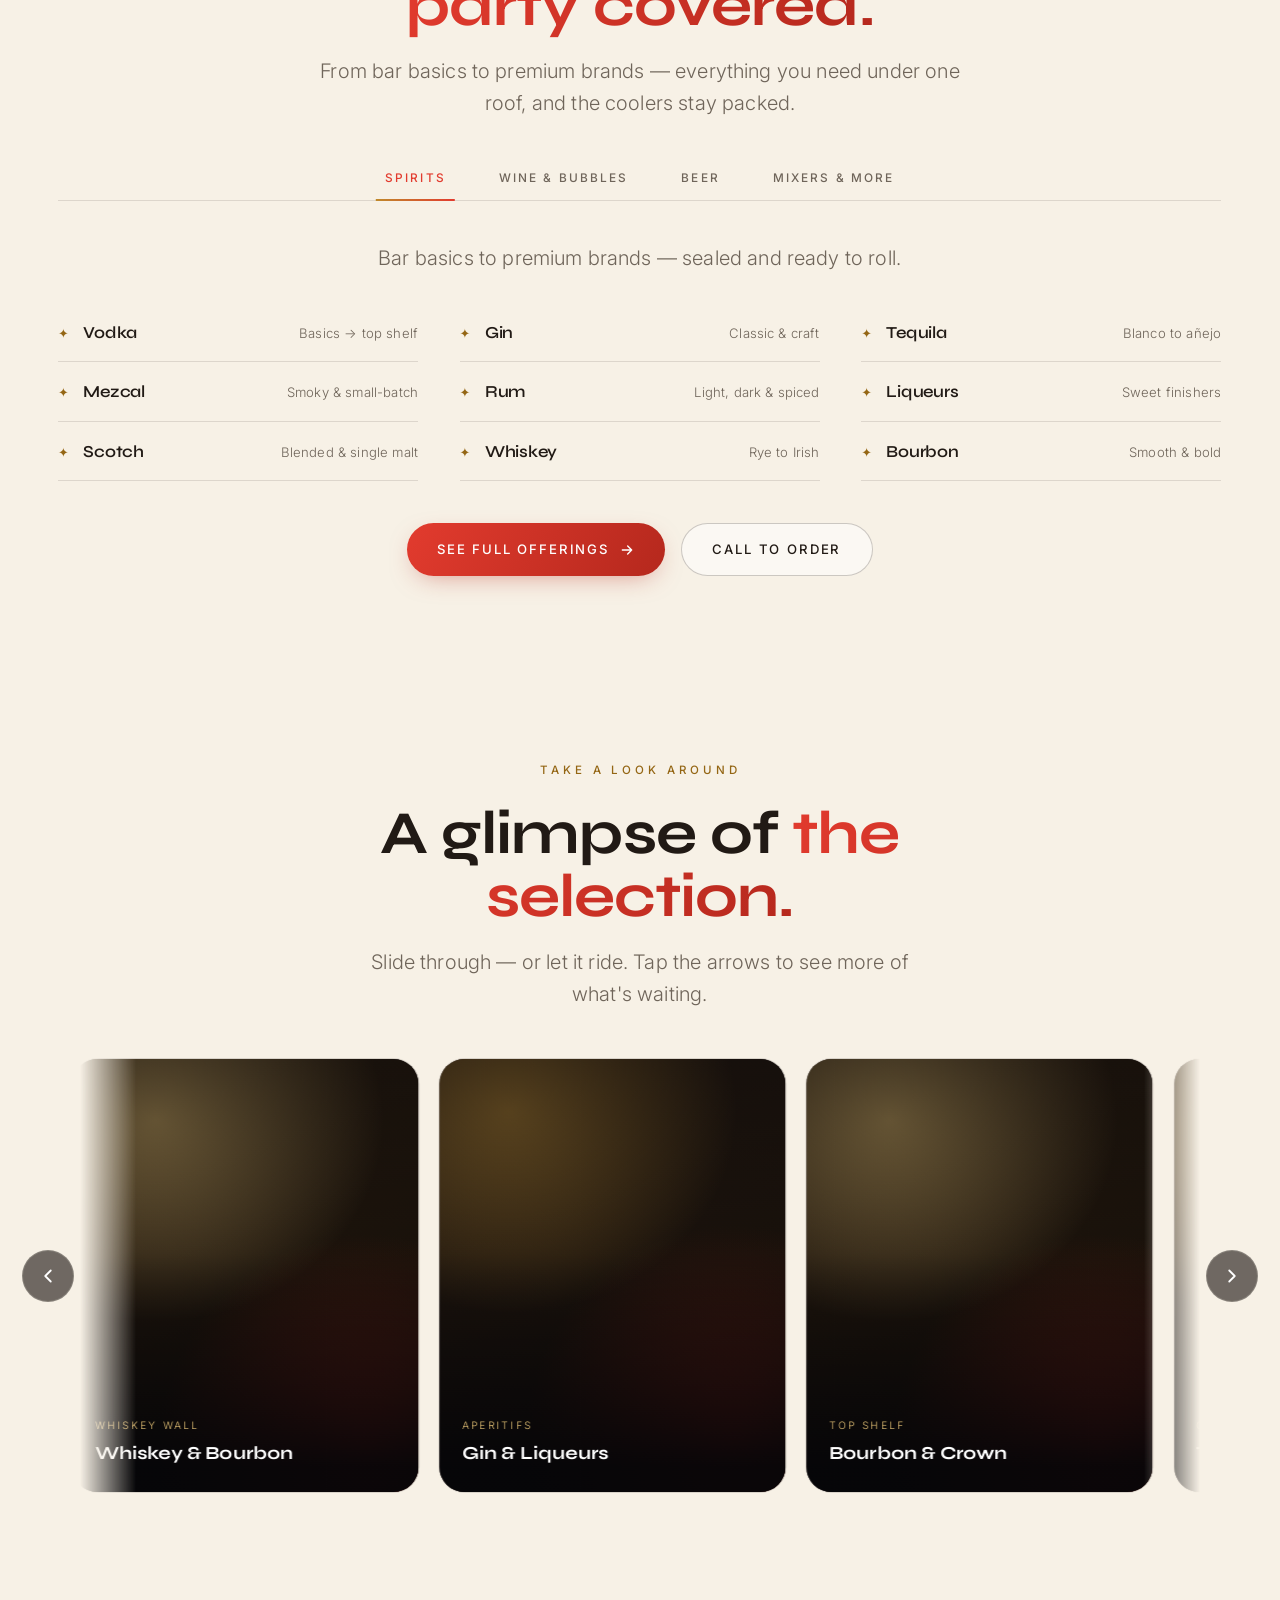
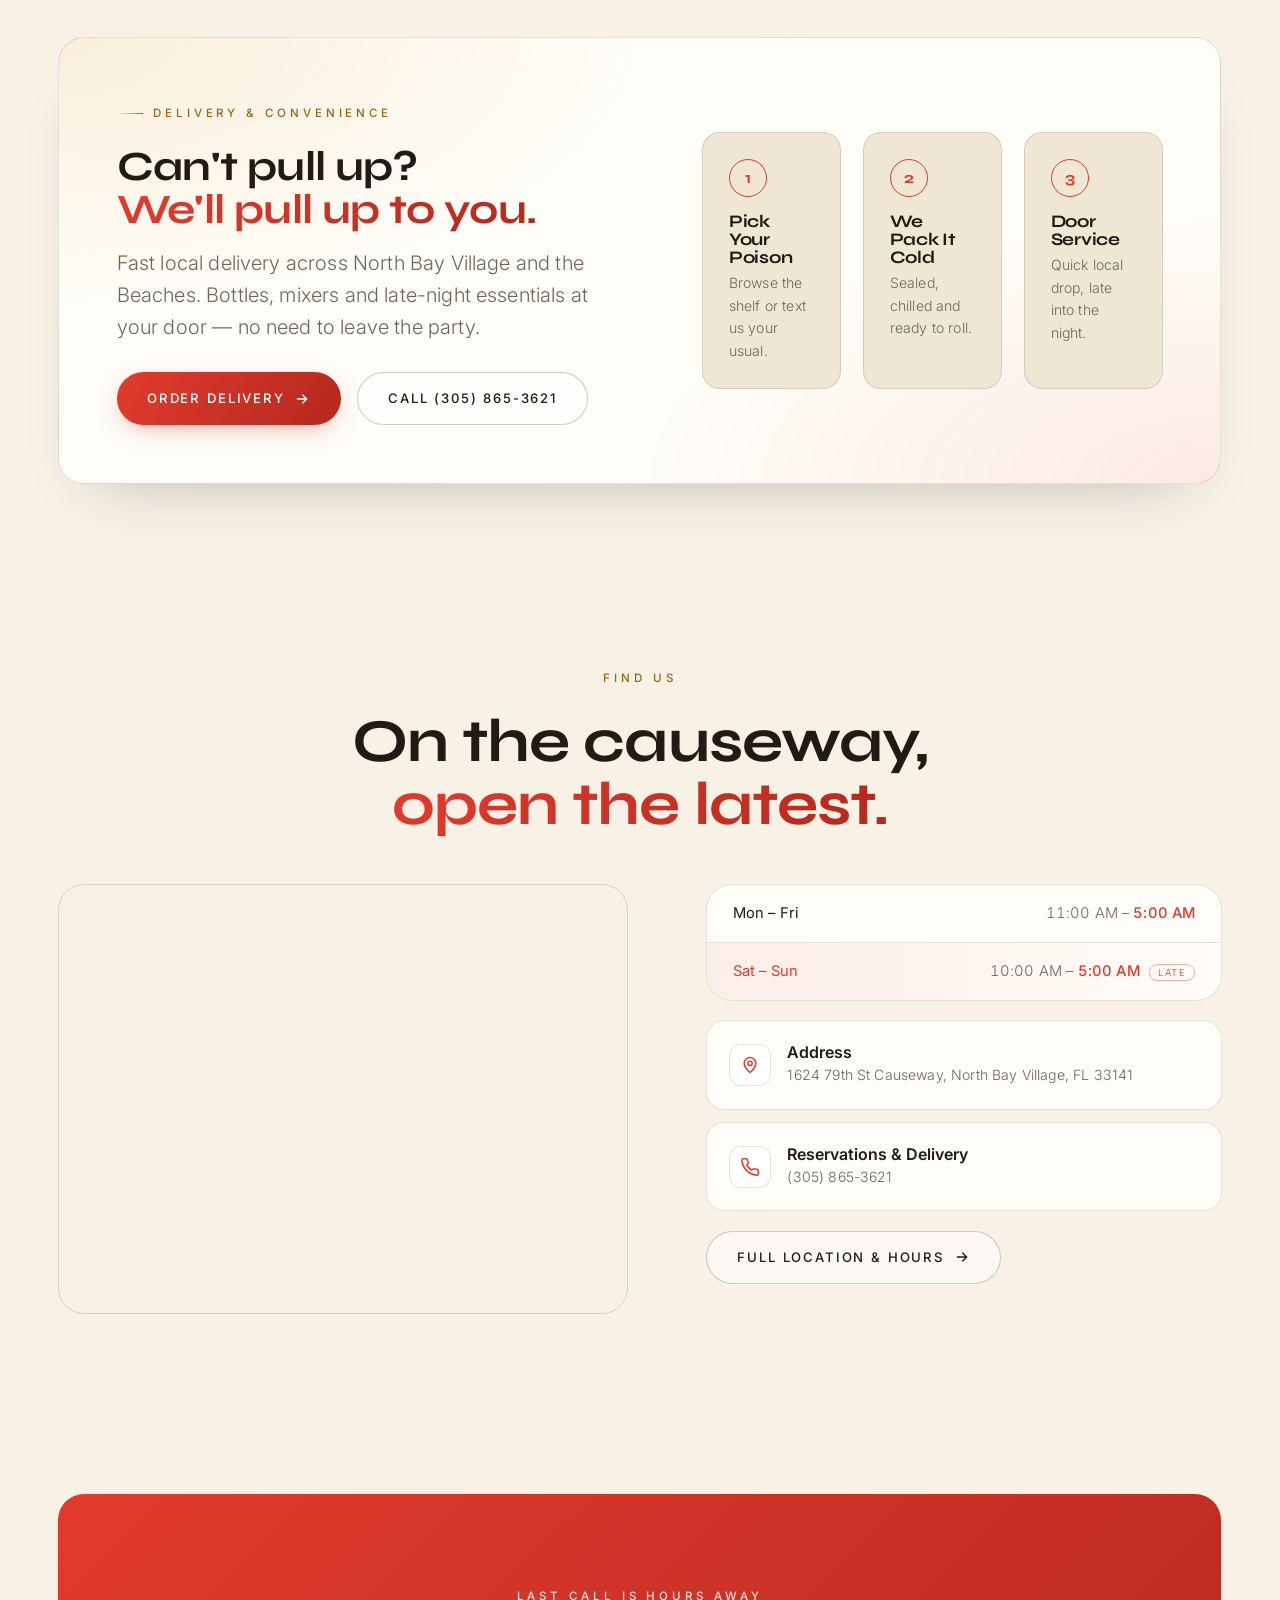
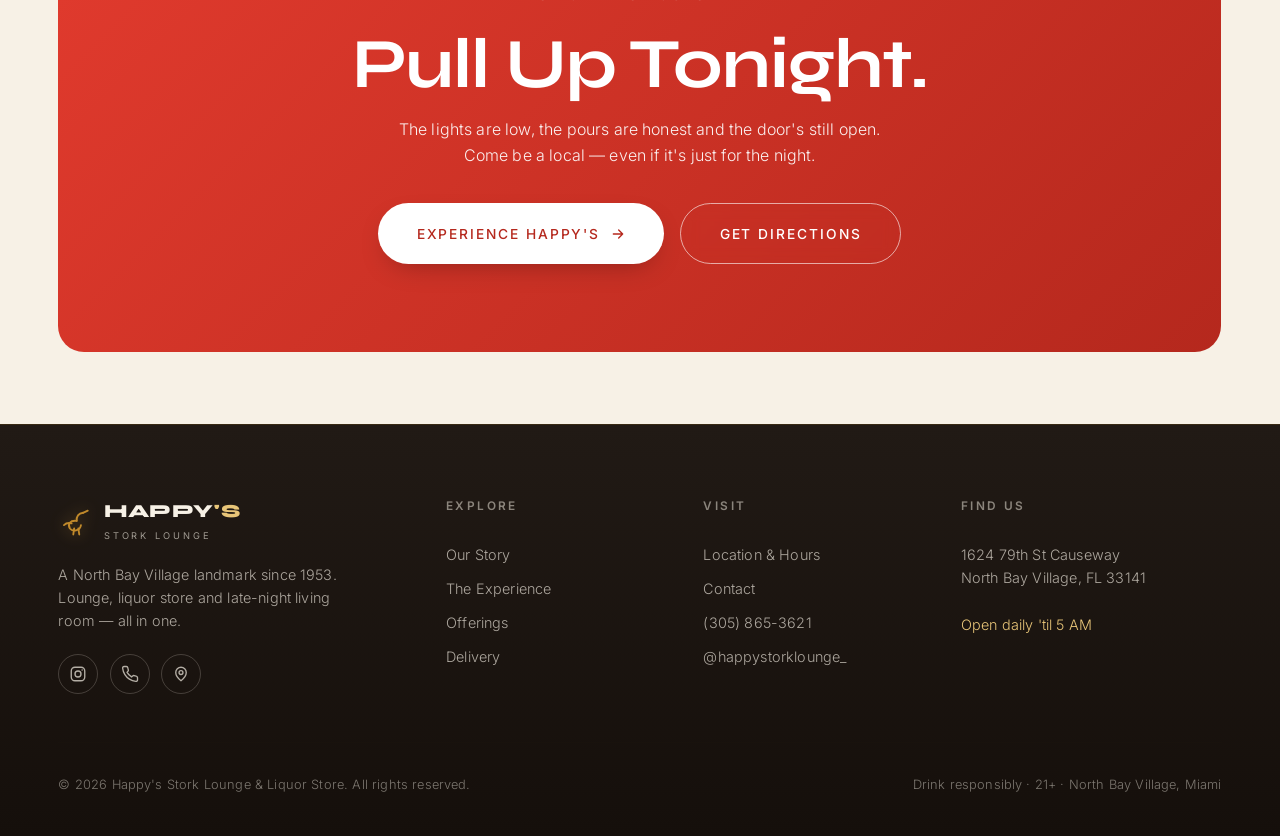
==== commit cae4b2eb: "Add Miami aerial hero photo, move Open Now card to top-right - Set Unsplash Miami aerial photo as he" ====
--- a/index.html
+++ b/index.html
@@ -126,8 +126,8 @@
         </div>
       </div>
 
-      <!-- floating glass card -->
-      <aside class="hero__card" data-tilt aria-label="Tonight at Happy's">
+      <!-- floating glass card — top-right of hero -->
+      <aside class="hero__card" aria-label="Tonight at Happy's">
         <div class="now"><span class="dot"></span>Open Now</div>
         <h4>Late-Night Service</h4>
         <p>Pour something good — the lights stay low and the doors stay open 'til 5 AM.</p>
--- a/assets/css/style.css
+++ b/assets/css/style.css
@@ -695,25 +695,26 @@
 }
 @keyframes scrolldot { 50% { transform: translate(-50%, 10px); opacity: 0.3; } }
 
-/* floating glass card in hero (desktop) */
+/* floating glass card — anchored top-right of the hero */
 .hero__card {
   position: absolute;
-  right: clamp(1.5rem, 4vw, 4rem); top: 50%;
-  transform: translateY(-50%);
-  width: 300px;
-  padding: 1.6rem;
+  right: clamp(1.5rem, 3vw, 3rem);
+  top: calc(var(--strip-h, 42px) + 5.5rem);
+  transform: none;
+  width: 270px;
+  padding: 1.4rem;
   border-radius: var(--radius-lg);
   border: 1px solid var(--line);
   background: var(--glass-2);
   backdrop-filter: blur(20px);
   z-index: 2;
   opacity: 0;
-  animation: cardIn 1.2s var(--ease) 1.2s forwards;
-  box-shadow: 0 30px 80px -30px rgba(0,0,0,0.8);
+  animation: cardIn 1.1s var(--ease) 1.2s forwards;
+  box-shadow: 0 20px 60px -20px rgba(0,0,0,0.7);
 }
 @keyframes cardIn {
-  from { opacity: 0; transform: translateY(calc(-50% + 26px)); }
-  to   { opacity: 1; transform: translateY(-50%); }
+  from { opacity: 0; transform: translateY(-14px); }
+  to   { opacity: 1; transform: none; }
 }
 .hero__card .now {
   display: flex; align-items: center; gap: 0.6rem;
@@ -1937,6 +1938,7 @@
 
 /* ===================  HERO (stays dark)  =================== */
 .hero {
+  --photo: url('https://images.unsplash.com/photo-1506905925346-21bda4d32df4?auto=format&fit=crop&w=1600&q=80');
   background:
     radial-gradient(120% 90% at 50% 0%, rgba(58,34,20,0.55), transparent 55%),
     radial-gradient(90% 70% at 85% 20%, rgba(181,40,29,0.28), transparent 55%),
@@ -1944,11 +1946,13 @@
   background-size: cover;
   background-position: center;
 }
-.hero::after {     /* drop a real photo via --photo on the .hero element */
+.hero::after {     /* Miami photo with darkening overlay for text readability */
   content: "";
   position: absolute; inset: 0; z-index: 0;
-  background-image: var(--photo, none);
-  background-size: cover; background-position: center;
+  background-image:
+    linear-gradient(180deg, rgba(8,4,2,0.56) 0%, rgba(8,4,2,0.32) 60%, transparent 100%),
+    var(--photo, none);
+  background-size: cover; background-position: center 30%;
 }
 .hero::before {    /* fade the bottom of the hero into the cream page */
   content: "";
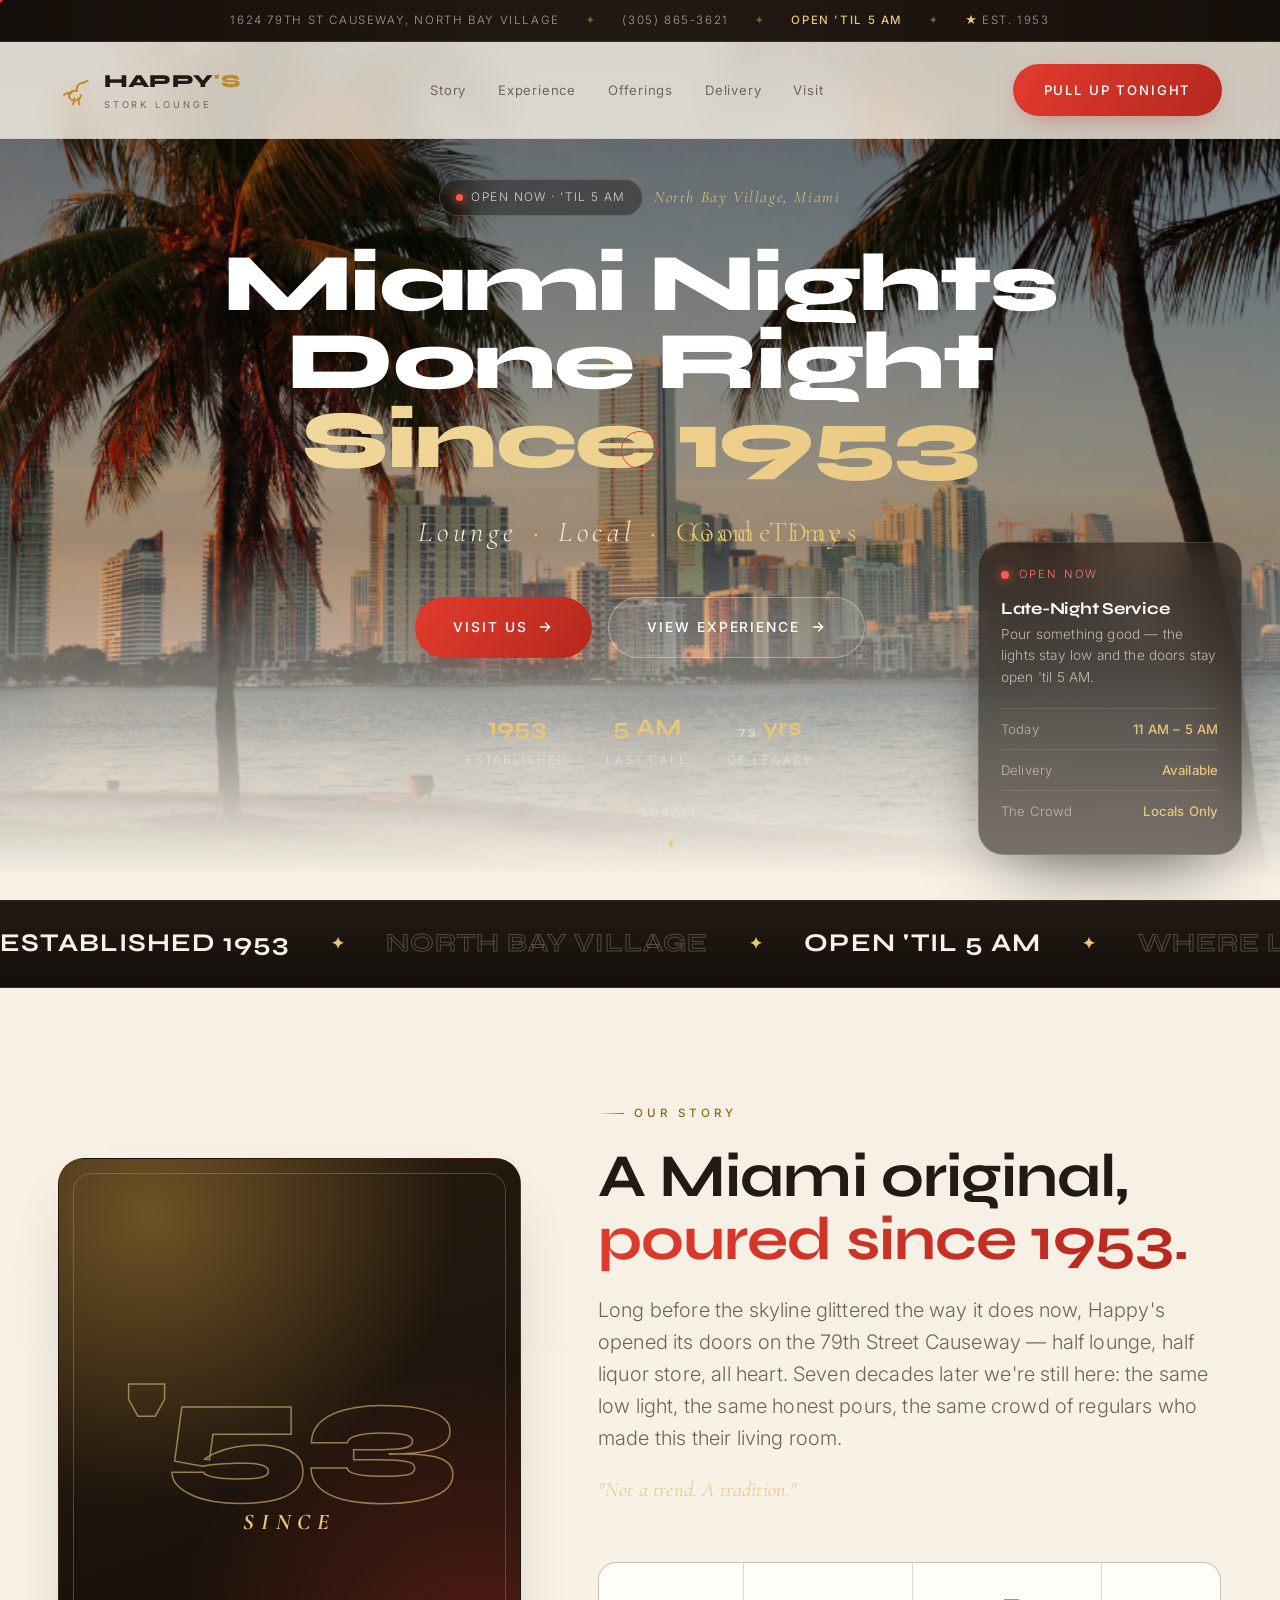
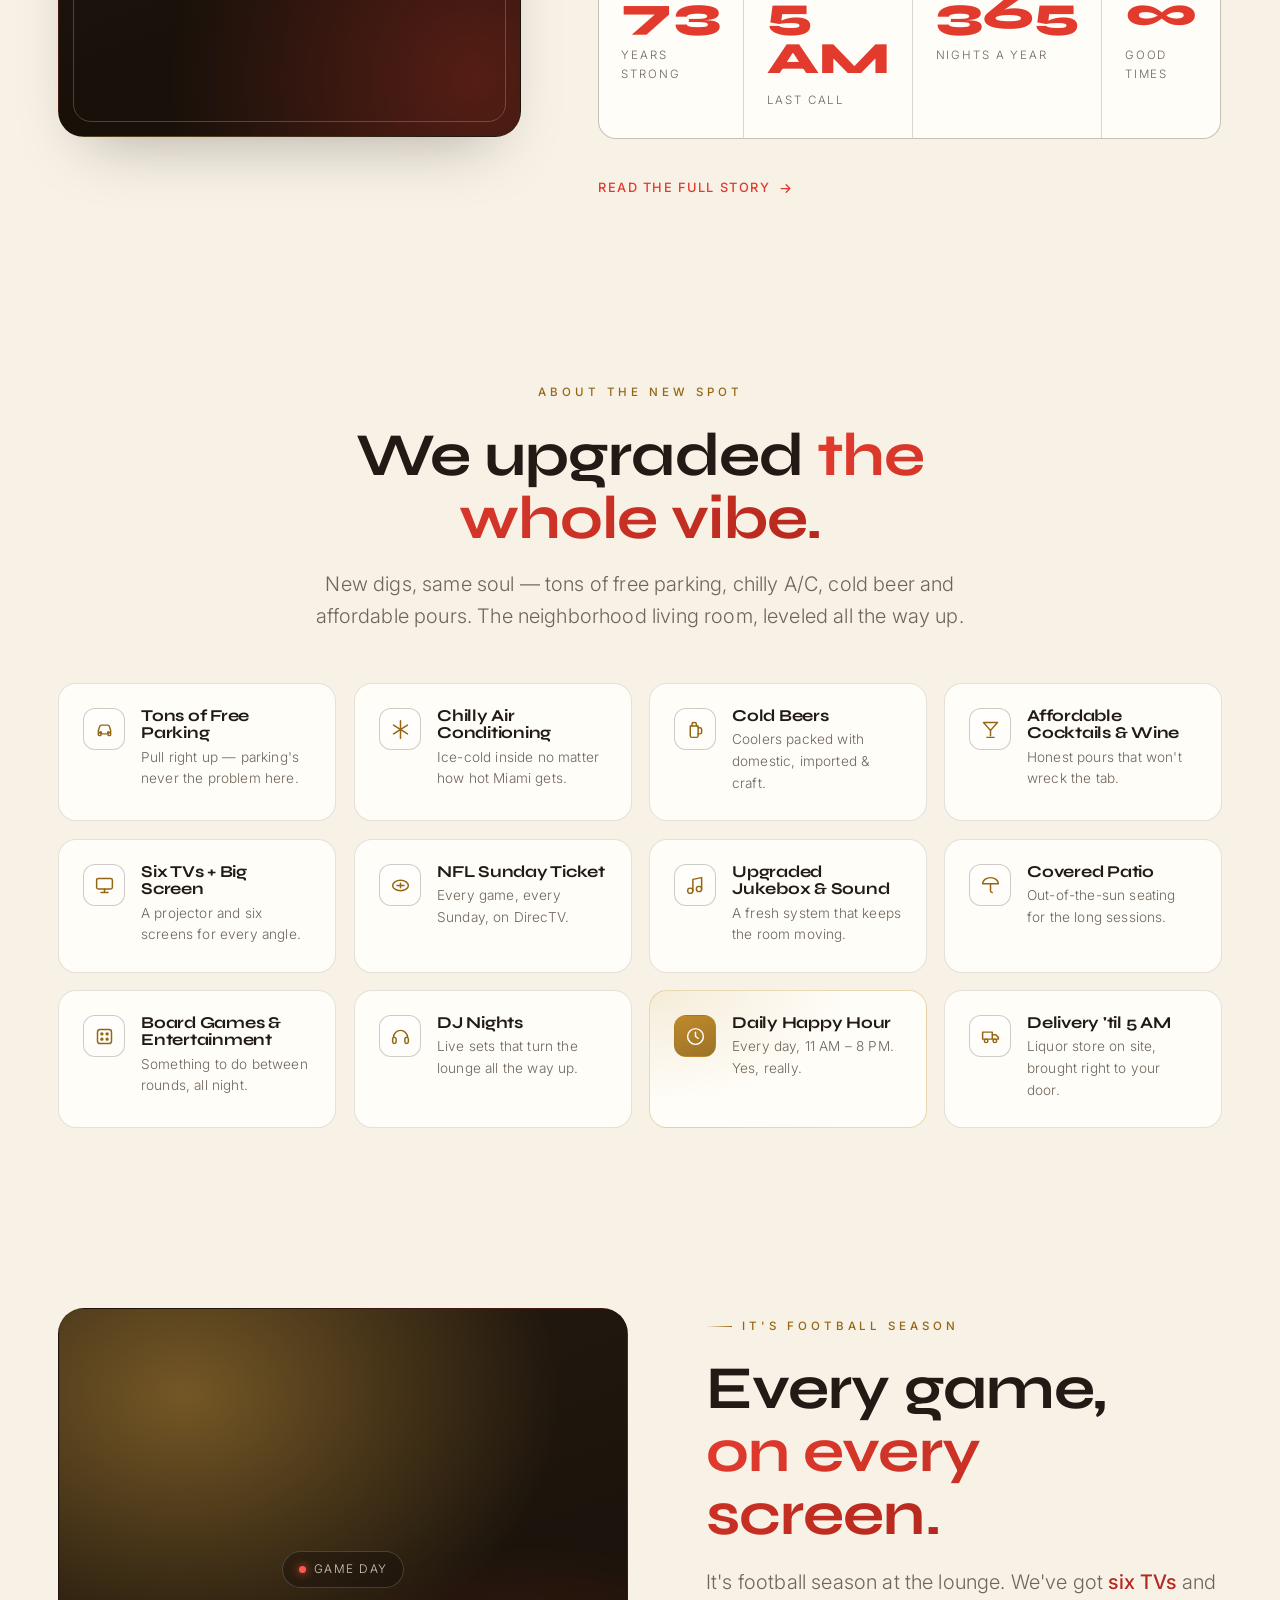
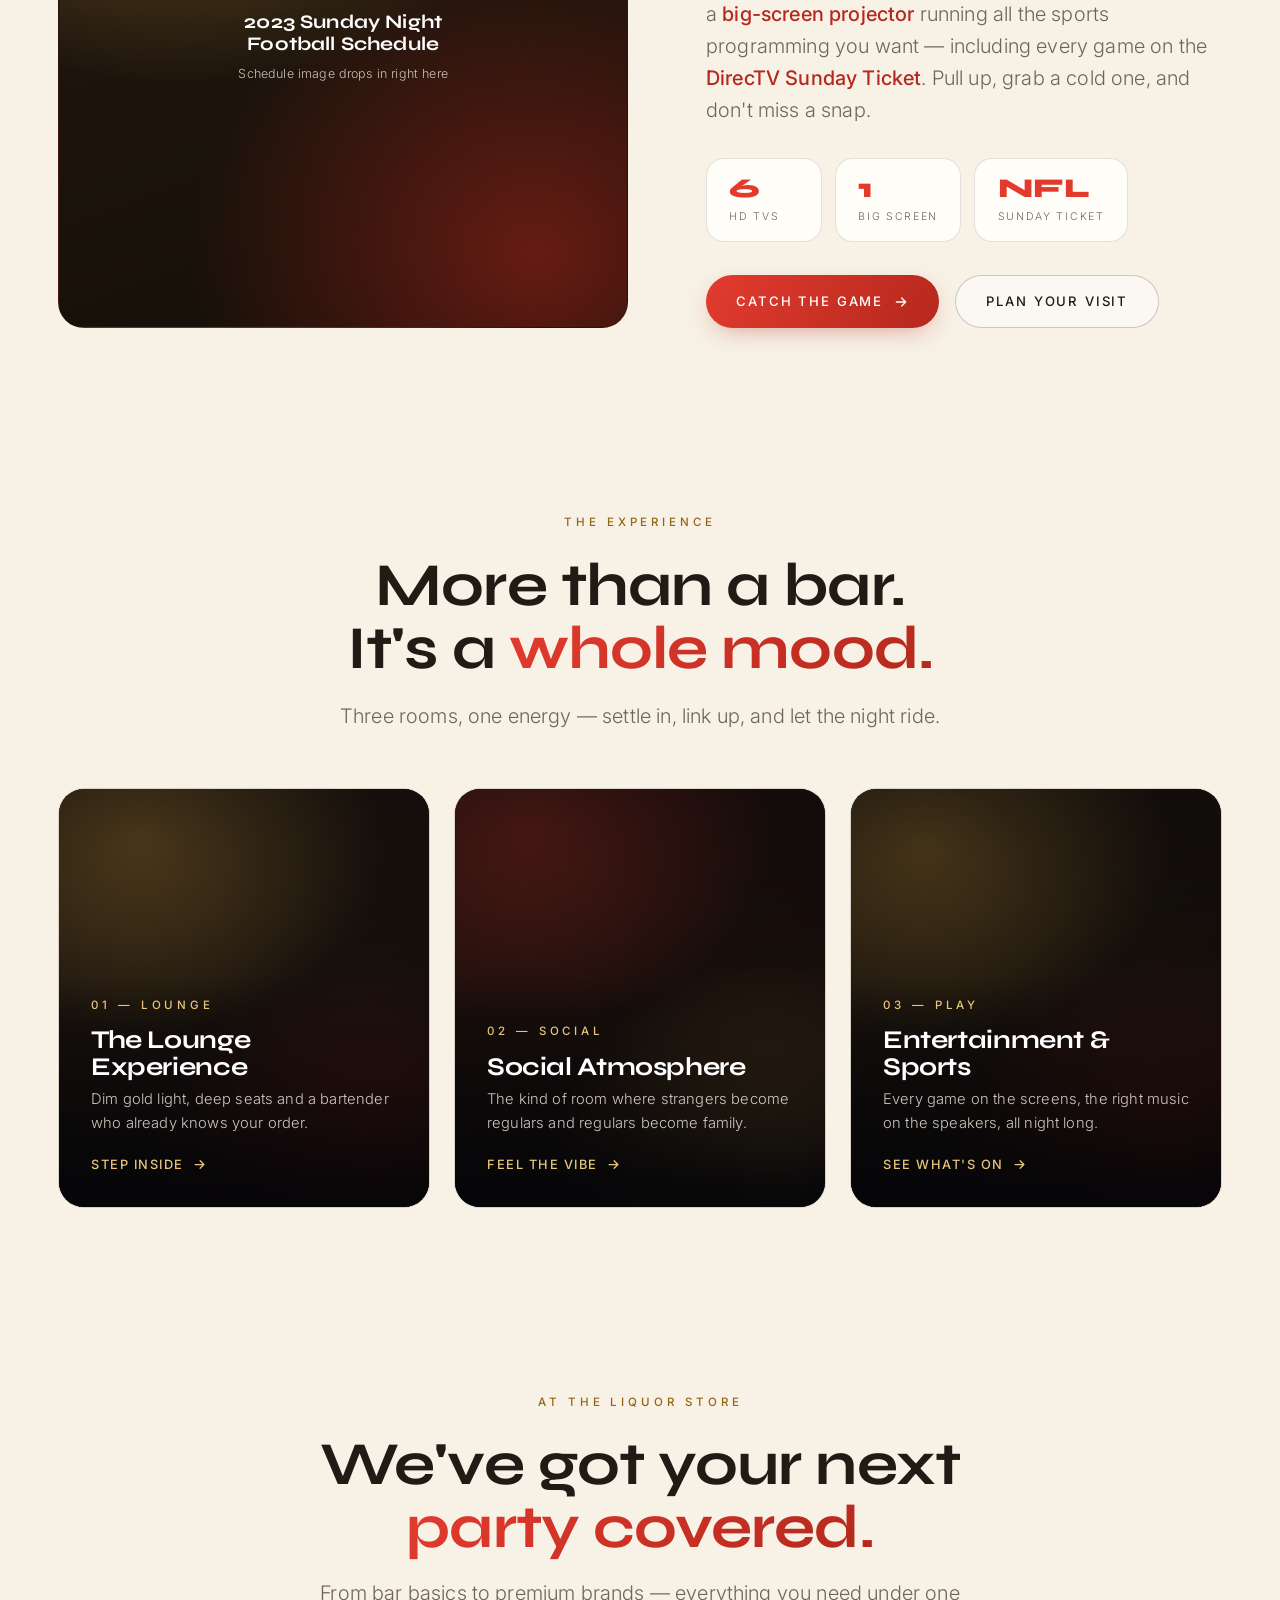
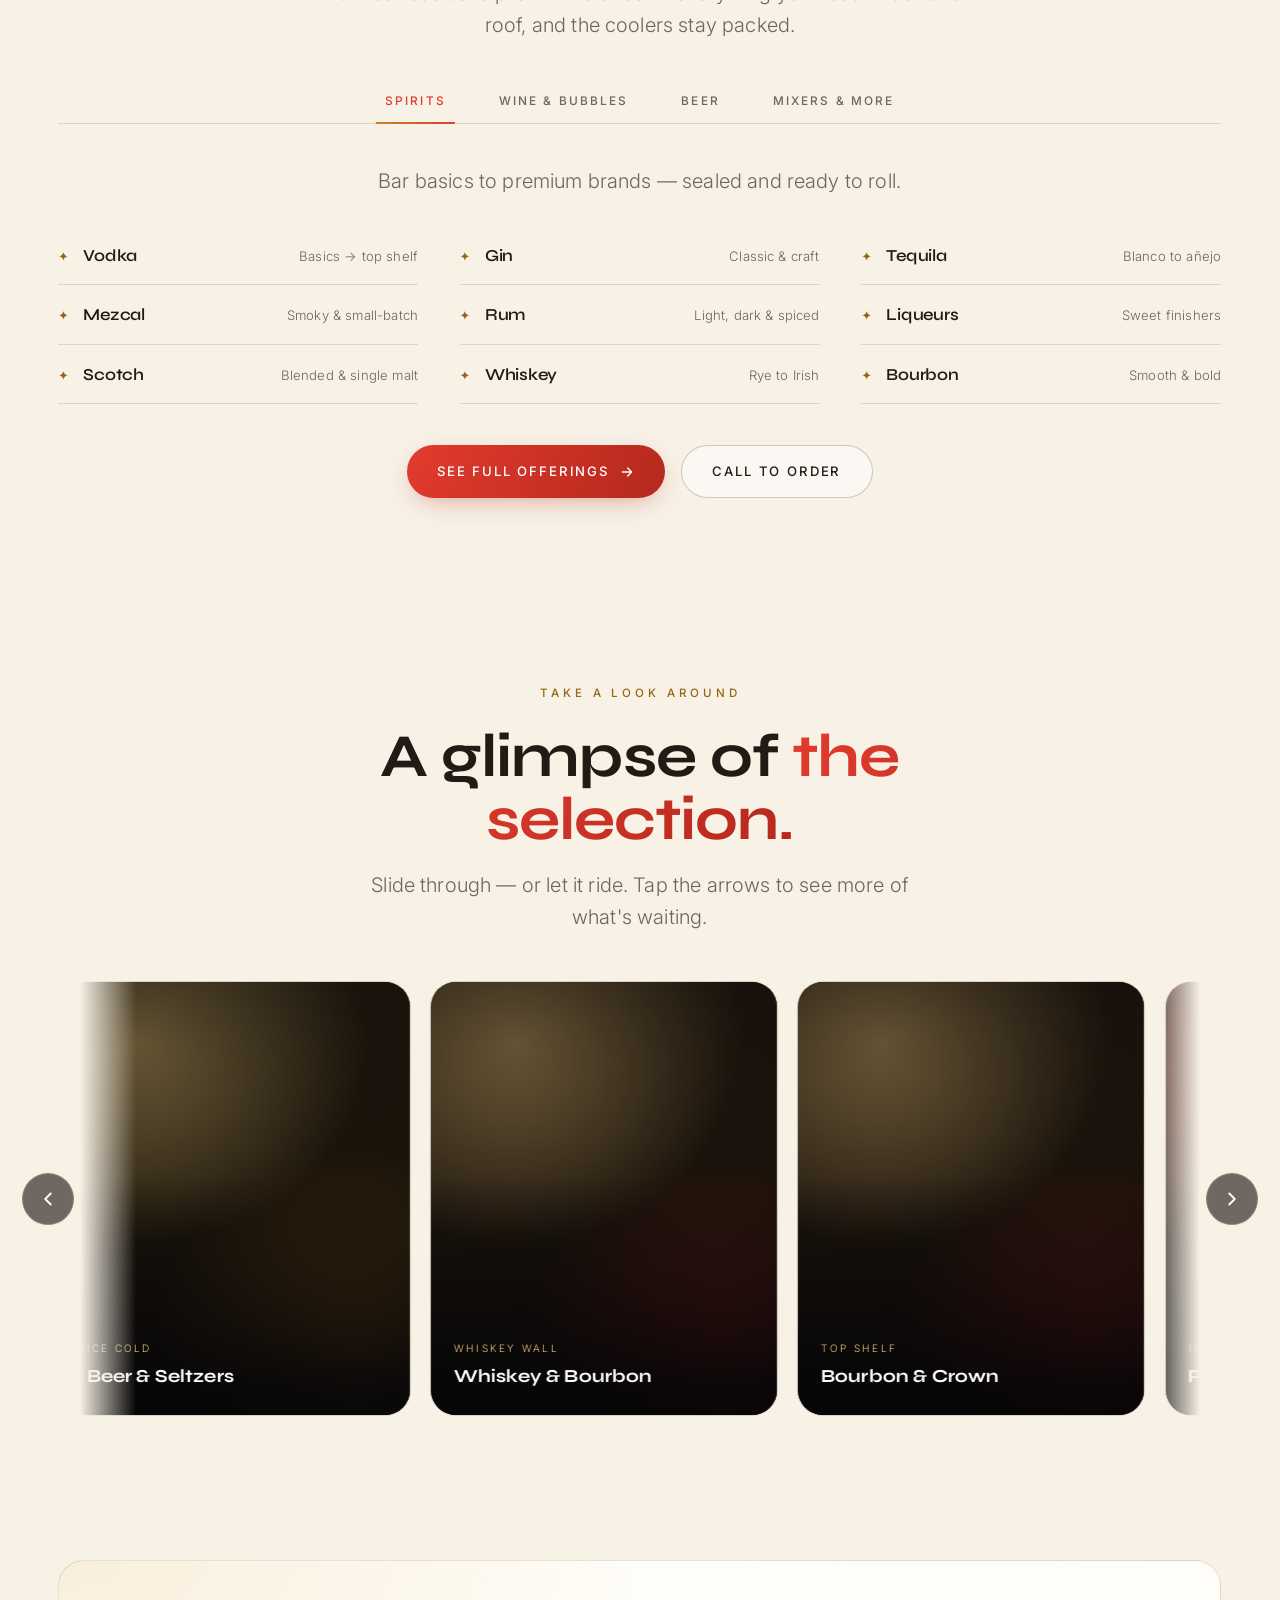
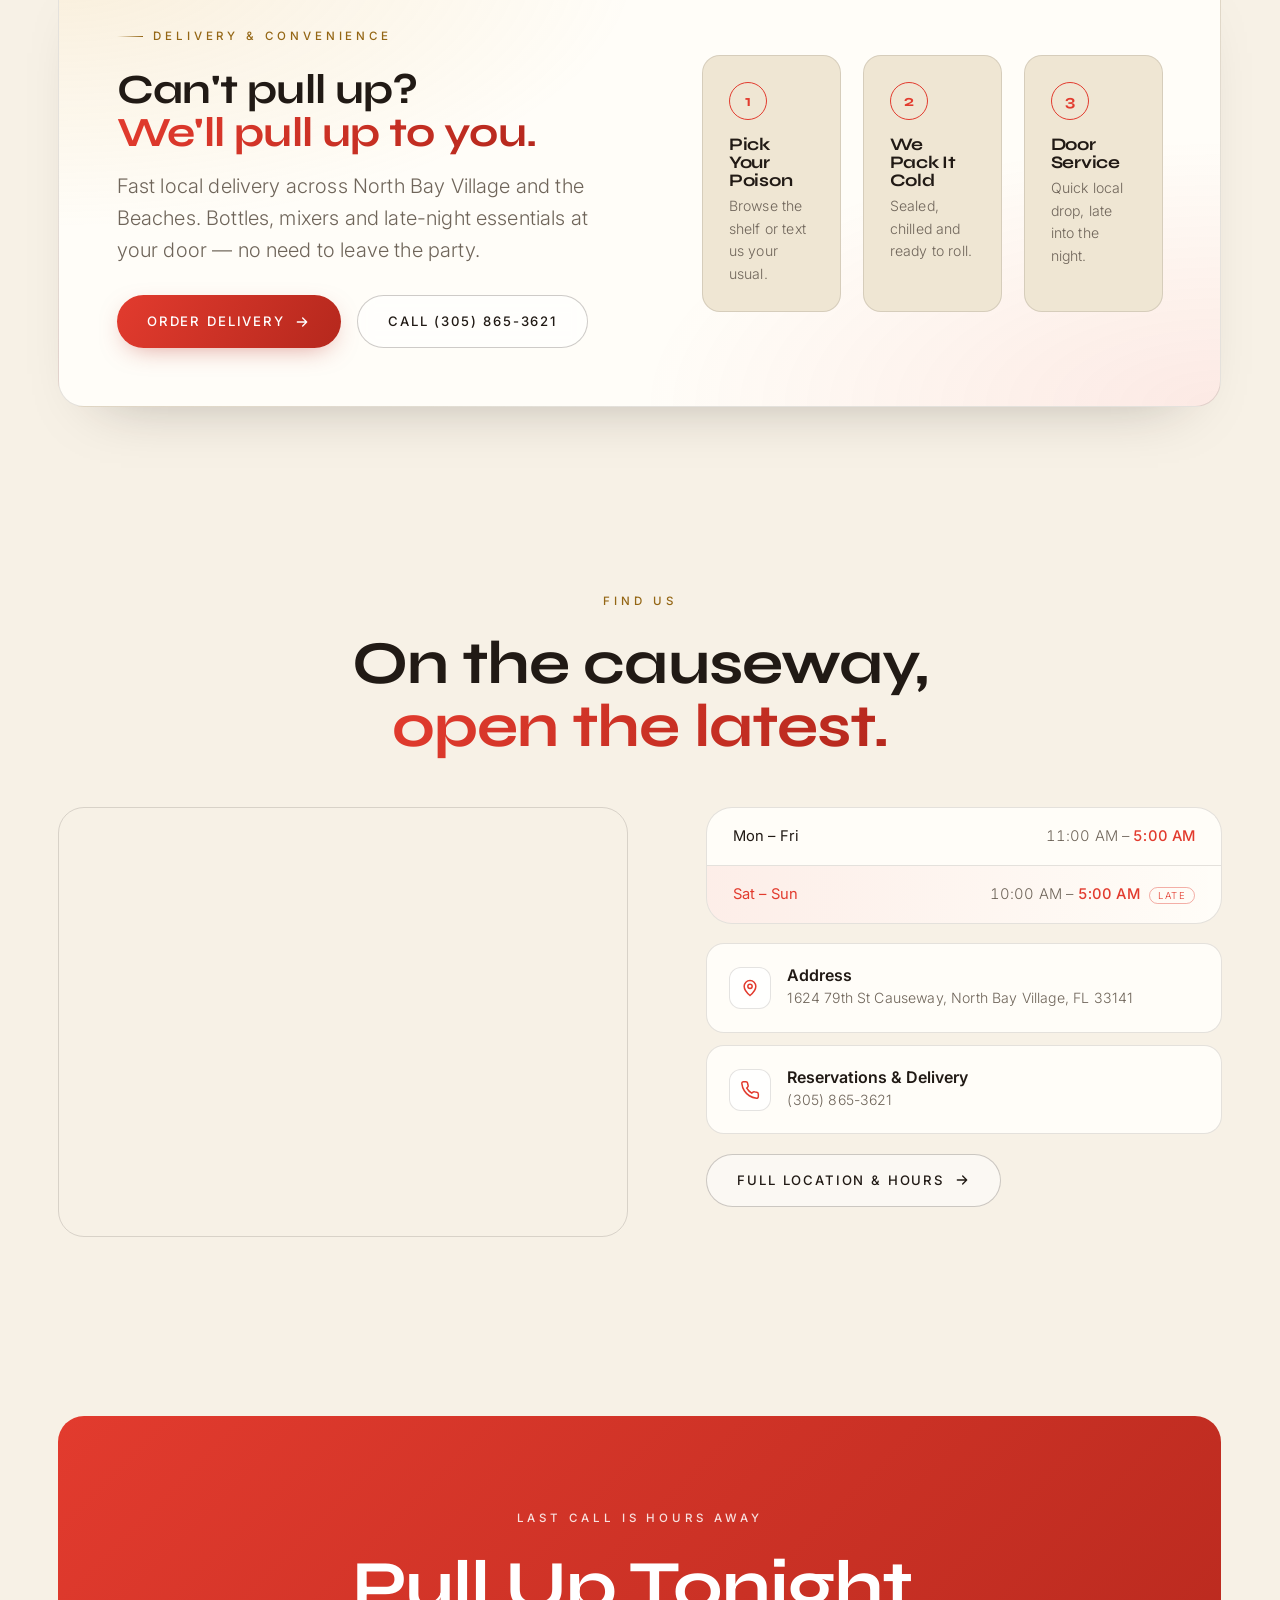
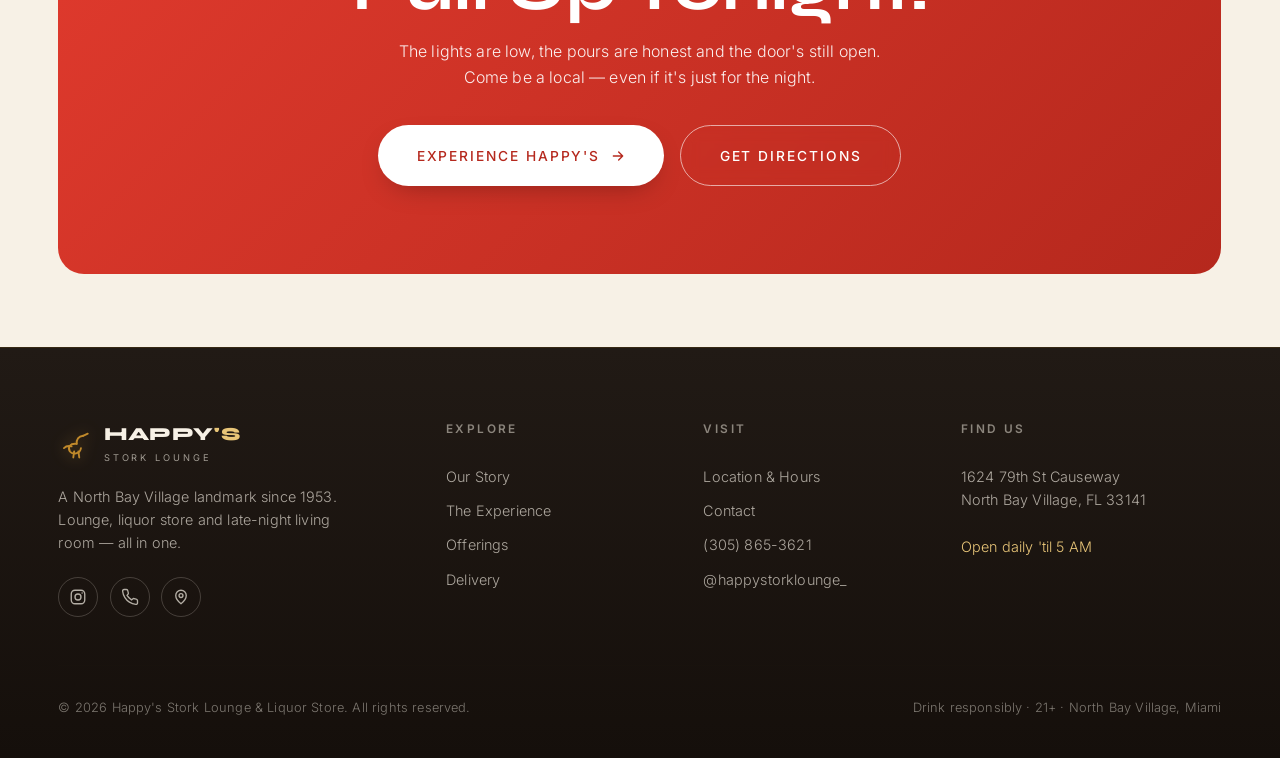
==== commit 4e4e105d: "Expand carousel to 13 photo slots (slide-01…slide-13.jpg) - Rebuild showcase track from 8 to 13 slid" ====
--- a/index.html
+++ b/index.html
@@ -390,22 +390,28 @@
         </p>
       </div>
 
-      <!-- The first 5 slides are wired to real photos in assets/img/ (see assets/img/README.md
-           for the exact filenames). Until those files exist, each slide shows a warm gradient. -->
+      <!-- 13 photo slots — drop files named slide-01.jpg … slide-13.jpg into
+           assets/img/ (see assets/img/README.md). Until a file exists, that
+           slide shows a warm gradient placeholder. -->
       <div class="showcase reveal" data-delay="1" aria-label="Photo showcase" aria-roledescription="carousel">
         <button class="showcase__arrow showcase__arrow--prev" type="button" aria-label="Previous">
           <svg viewBox="0 0 24 24" fill="none" stroke="currentColor" stroke-width="2"><path d="M15 6l-6 6 6 6" stroke-linecap="round" stroke-linejoin="round"/></svg>
         </button>
         <div class="showcase__viewport">
           <div class="showcase__track">
-            <figure class="showcase__item"><div class="showcase__media bg--spirits" style="--photo:url('assets/img/whiskey.jpg')"></div><figcaption><span class="k">Whiskey Wall</span><span class="t">Whiskey &amp; Bourbon</span></figcaption></figure>
-            <figure class="showcase__item"><div class="showcase__media bg--curated" style="--photo:url('assets/img/gin-liqueurs.jpg')"></div><figcaption><span class="k">Aperitifs</span><span class="t">Gin &amp; Liqueurs</span></figcaption></figure>
-            <figure class="showcase__item"><div class="showcase__media bg--spirits" style="--photo:url('assets/img/bourbon.jpg')"></div><figcaption><span class="k">Top Shelf</span><span class="t">Bourbon &amp; Crown</span></figcaption></figure>
-            <figure class="showcase__item"><div class="showcase__media bg--lounge" style="--photo:url('assets/img/store.jpg')"></div><figcaption><span class="k">On Site</span><span class="t">The Liquor Store</span></figcaption></figure>
-            <figure class="showcase__item"><div class="showcase__media bg--patio" style="--photo:url('assets/img/tequila.jpg')"></div><figcaption><span class="k">100% Agave</span><span class="t">Premium Tequila</span></figcaption></figure>
-            <figure class="showcase__item"><div class="showcase__media bg--beer"></div><figcaption><span class="k">Ice Cold</span><span class="t">Beer &amp; Seltzers</span></figcaption></figure>
-            <figure class="showcase__item"><div class="showcase__media bg--wine"></div><figcaption><span class="k">Reds &amp; Bubbles</span><span class="t">Wine &amp; Champagne</span></figcaption></figure>
-            <figure class="showcase__item"><div class="showcase__media bg--gameday"></div><figcaption><span class="k">Sunday Ticket</span><span class="t">Game Day</span></figcaption></figure>
+            <figure class="showcase__item"><div class="showcase__media bg--beer" style="--photo:url('assets/img/slide-01.jpg')"></div><figcaption><span class="k">Ice Cold</span><span class="t">Beer &amp; Seltzers</span></figcaption></figure>
+            <figure class="showcase__item"><div class="showcase__media bg--spirits" style="--photo:url('assets/img/slide-02.jpg')"></div><figcaption><span class="k">Whiskey Wall</span><span class="t">Whiskey &amp; Bourbon</span></figcaption></figure>
+            <figure class="showcase__item"><div class="showcase__media bg--spirits" style="--photo:url('assets/img/slide-03.jpg')"></div><figcaption><span class="k">Top Shelf</span><span class="t">Bourbon &amp; Crown</span></figcaption></figure>
+            <figure class="showcase__item"><div class="showcase__media bg--patio" style="--photo:url('assets/img/slide-04.jpg')"></div><figcaption><span class="k">100% Agave</span><span class="t">Premium Tequila</span></figcaption></figure>
+            <figure class="showcase__item"><div class="showcase__media bg--curated" style="--photo:url('assets/img/slide-05.jpg')"></div><figcaption><span class="k">Aperitifs</span><span class="t">Gin &amp; Liqueurs</span></figcaption></figure>
+            <figure class="showcase__item"><div class="showcase__media bg--spirits" style="--photo:url('assets/img/slide-06.jpg')"></div><figcaption><span class="k">Chilled &amp; Clean</span><span class="t">Vodka</span></figcaption></figure>
+            <figure class="showcase__item"><div class="showcase__media bg--patio" style="--photo:url('assets/img/slide-07.jpg')"></div><figcaption><span class="k">Island &amp; Smoke</span><span class="t">Rum &amp; Mezcal</span></figcaption></figure>
+            <figure class="showcase__item"><div class="showcase__media bg--wine" style="--photo:url('assets/img/slide-08.jpg')"></div><figcaption><span class="k">Reds &amp; Bubbles</span><span class="t">Wine &amp; Champagne</span></figcaption></figure>
+            <figure class="showcase__item"><div class="showcase__media bg--spirits" style="--photo:url('assets/img/slide-09.jpg')"></div><figcaption><span class="k">Single Malt</span><span class="t">Scotch</span></figcaption></figure>
+            <figure class="showcase__item"><div class="showcase__media bg--curated" style="--photo:url('assets/img/slide-10.jpg')"></div><figcaption><span class="k">Mix It Up</span><span class="t">Mixers &amp; Garnish</span></figcaption></figure>
+            <figure class="showcase__item"><div class="showcase__media bg--beer" style="--photo:url('assets/img/slide-11.jpg')"></div><figcaption><span class="k">Packed Cold</span><span class="t">The Coolers</span></figcaption></figure>
+            <figure class="showcase__item"><div class="showcase__media bg--lounge" style="--photo:url('assets/img/slide-12.jpg')"></div><figcaption><span class="k">On Site</span><span class="t">The Liquor Store</span></figcaption></figure>
+            <figure class="showcase__item"><div class="showcase__media bg--gameday" style="--photo:url('assets/img/slide-13.jpg')"></div><figcaption><span class="k">Sunday Ticket</span><span class="t">Game Day</span></figcaption></figure>
           </div>
         </div>
         <button class="showcase__arrow showcase__arrow--next" type="button" aria-label="Next">
--- a/assets/css/style.css
+++ b/assets/css/style.css
@@ -591,7 +591,7 @@
     conic-gradient(from 20deg at 20% 80%, transparent 0deg, rgba(255,46,136,0.08) 30deg, transparent 70deg);
   mix-blend-mode: screen;
 }
-.hero__inner { position: relative; z-index: 2; width: 100%; }
+.hero__inner { position: relative; z-index: 2; width: 100%; text-align: center; }
 .hero__badge {
   display: inline-flex;
   align-items: center;
@@ -606,11 +606,12 @@
   letter-spacing: 0.1em;
 }
 .hero h1 {
-  font-size: clamp(2.9rem, 9.5vw, 8.2rem);
+  font-size: clamp(2.4rem, 6.4vw, 5.4rem);
   font-weight: 800;
   letter-spacing: -0.02em;
-  line-height: 0.92;
-  max-width: 16ch;
+  line-height: 0.96;
+  max-width: 18ch;
+  margin: 0 auto;
 }
 .hero h1 .line { display: block; overflow: hidden; }
 .hero h1 .line > span {
@@ -636,6 +637,7 @@
 .hero__sub b { color: var(--gold); font-style: normal; font-weight: 500; padding: 0 0.2rem; }
 .hero .btn-row {
   margin-top: 2.6rem;
+  justify-content: center;
   opacity: 0;
   animation: fadeUp 1s var(--ease) 0.9s forwards;
 }
@@ -643,6 +645,7 @@
   margin-top: 3.2rem;
   display: flex;
   flex-wrap: wrap;
+  justify-content: center;
   gap: 2.4rem;
   opacity: 0;
   animation: fadeUp 1s var(--ease) 1.1s forwards;
@@ -695,25 +698,26 @@
 }
 @keyframes scrolldot { 50% { transform: translate(-50%, 10px); opacity: 0.3; } }
 
-/* floating glass card — anchored top-right of the hero */
+/* floating glass card — anchored bottom-right of the hero */
 .hero__card {
   position: absolute;
   right: clamp(1.5rem, 3vw, 3rem);
-  top: calc(var(--strip-h, 42px) + 5.5rem);
+  bottom: clamp(2rem, 5vh, 4rem);
+  top: auto;
   transform: none;
-  width: 270px;
+  width: 264px;
   padding: 1.4rem;
   border-radius: var(--radius-lg);
   border: 1px solid var(--line);
   background: var(--glass-2);
   backdrop-filter: blur(20px);
-  z-index: 2;
+  z-index: 3;
   opacity: 0;
   animation: cardIn 1.1s var(--ease) 1.2s forwards;
   box-shadow: 0 20px 60px -20px rgba(0,0,0,0.7);
 }
 @keyframes cardIn {
-  from { opacity: 0; transform: translateY(-14px); }
+  from { opacity: 0; transform: translateY(16px); }
   to   { opacity: 1; transform: none; }
 }
 .hero__card .now {
@@ -1938,7 +1942,7 @@
 
 /* ===================  HERO (stays dark)  =================== */
 .hero {
-  --photo: url('https://images.unsplash.com/photo-1506905925346-21bda4d32df4?auto=format&fit=crop&w=1600&q=80');
+  --photo: url('../img/hero-miami.jpg');
   background:
     radial-gradient(120% 90% at 50% 0%, rgba(58,34,20,0.55), transparent 55%),
     radial-gradient(90% 70% at 85% 20%, rgba(181,40,29,0.28), transparent 55%),
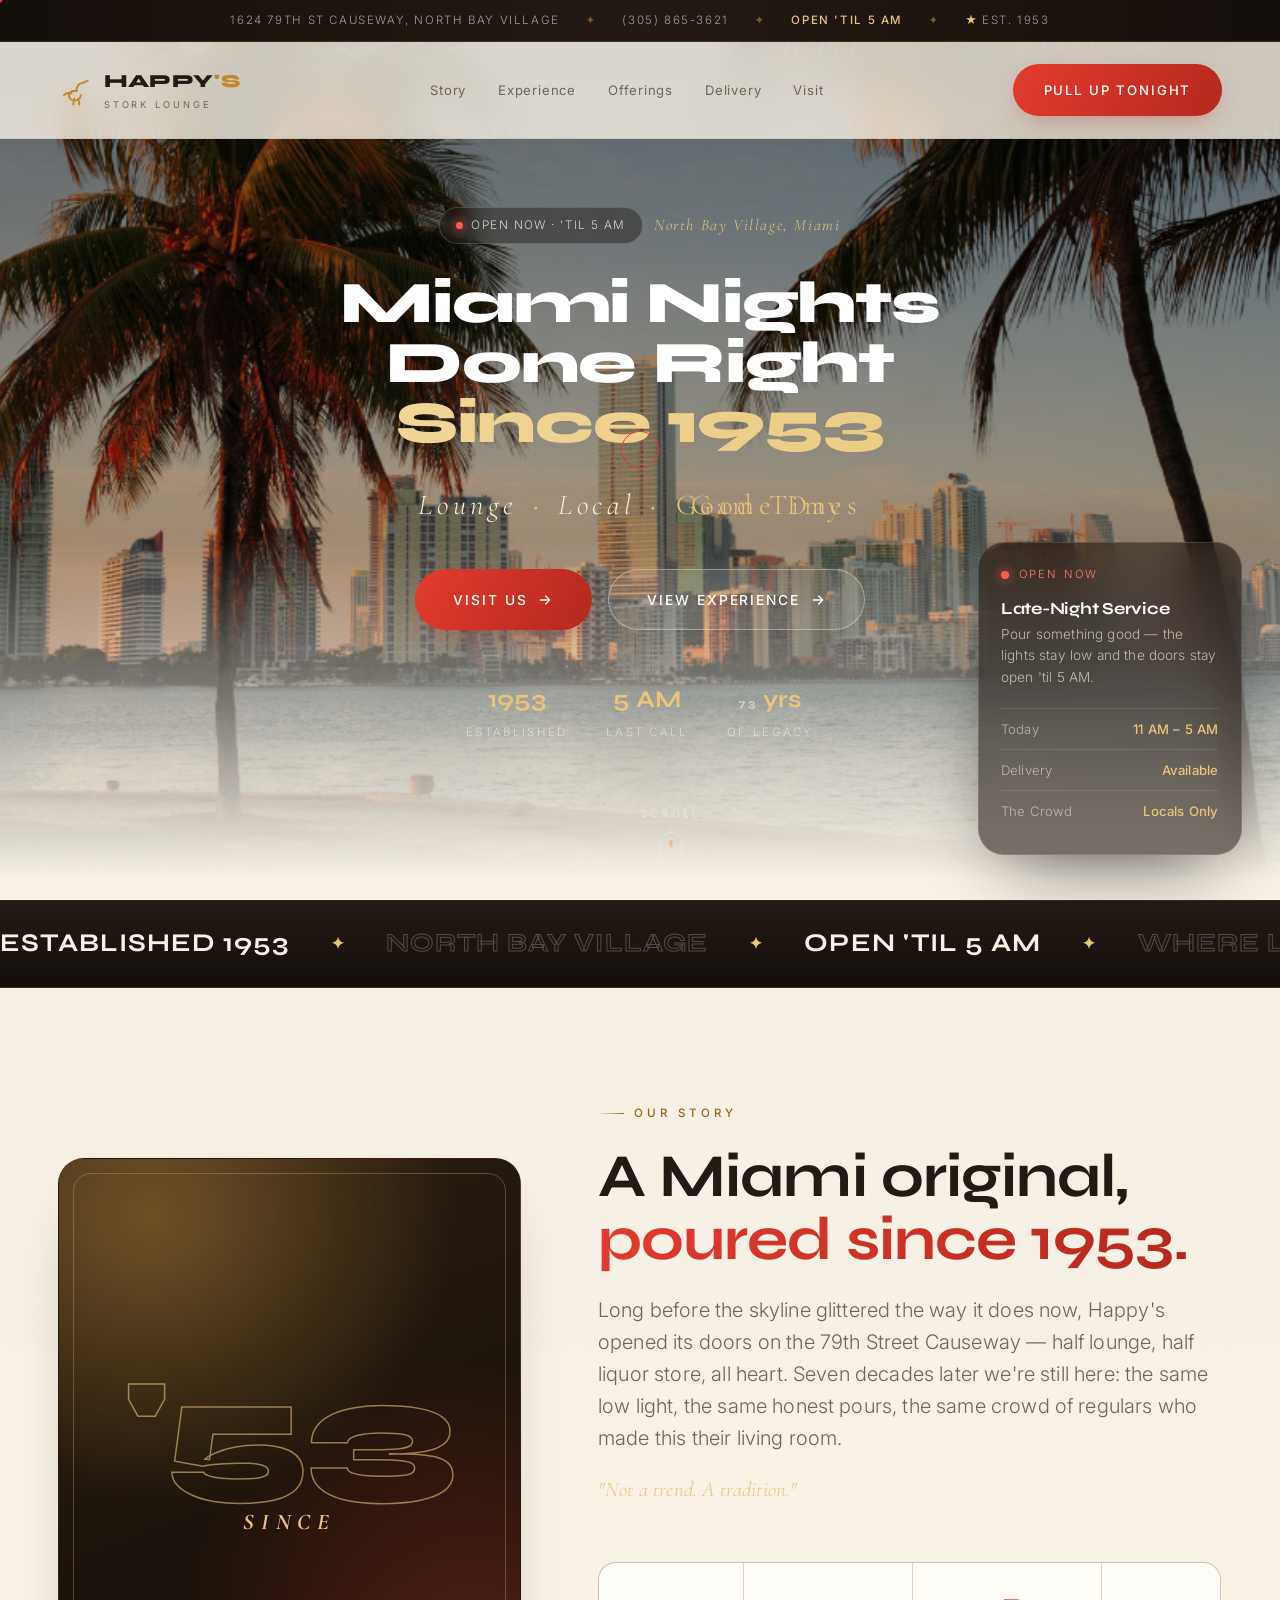
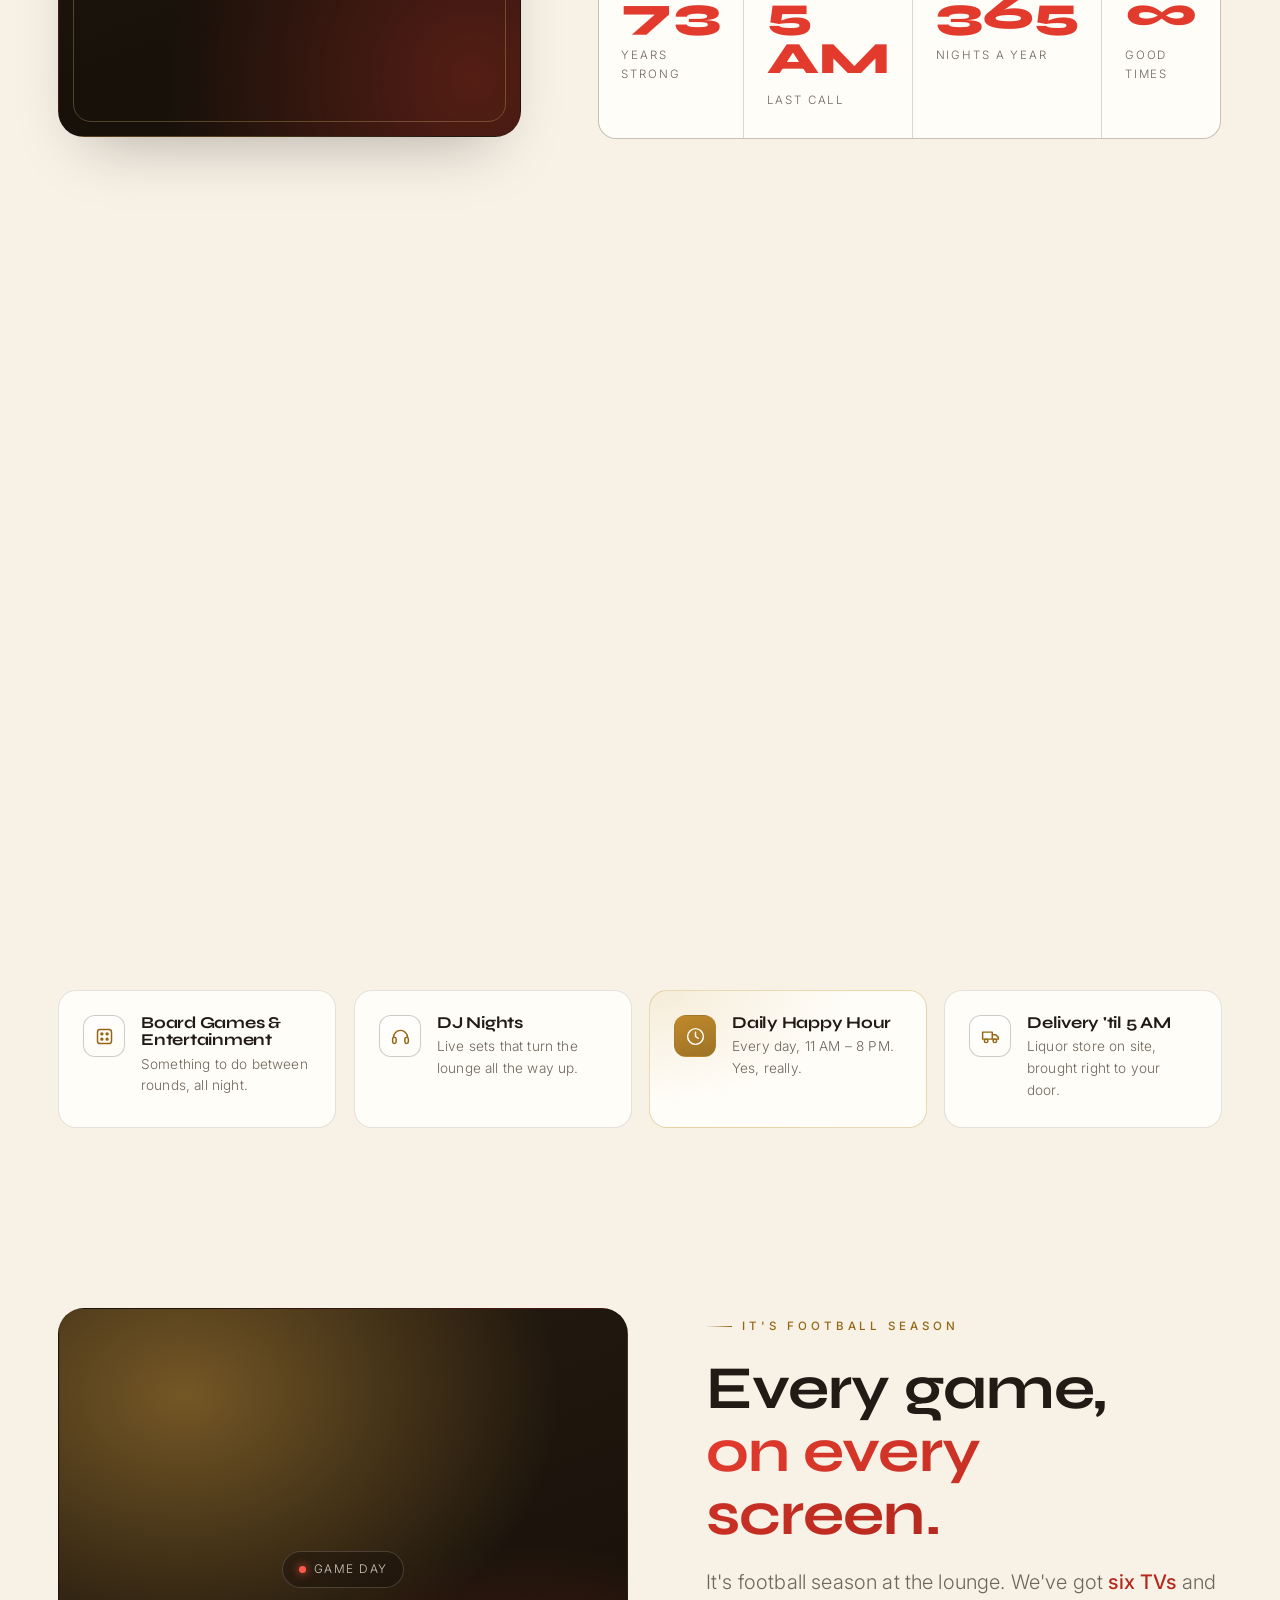
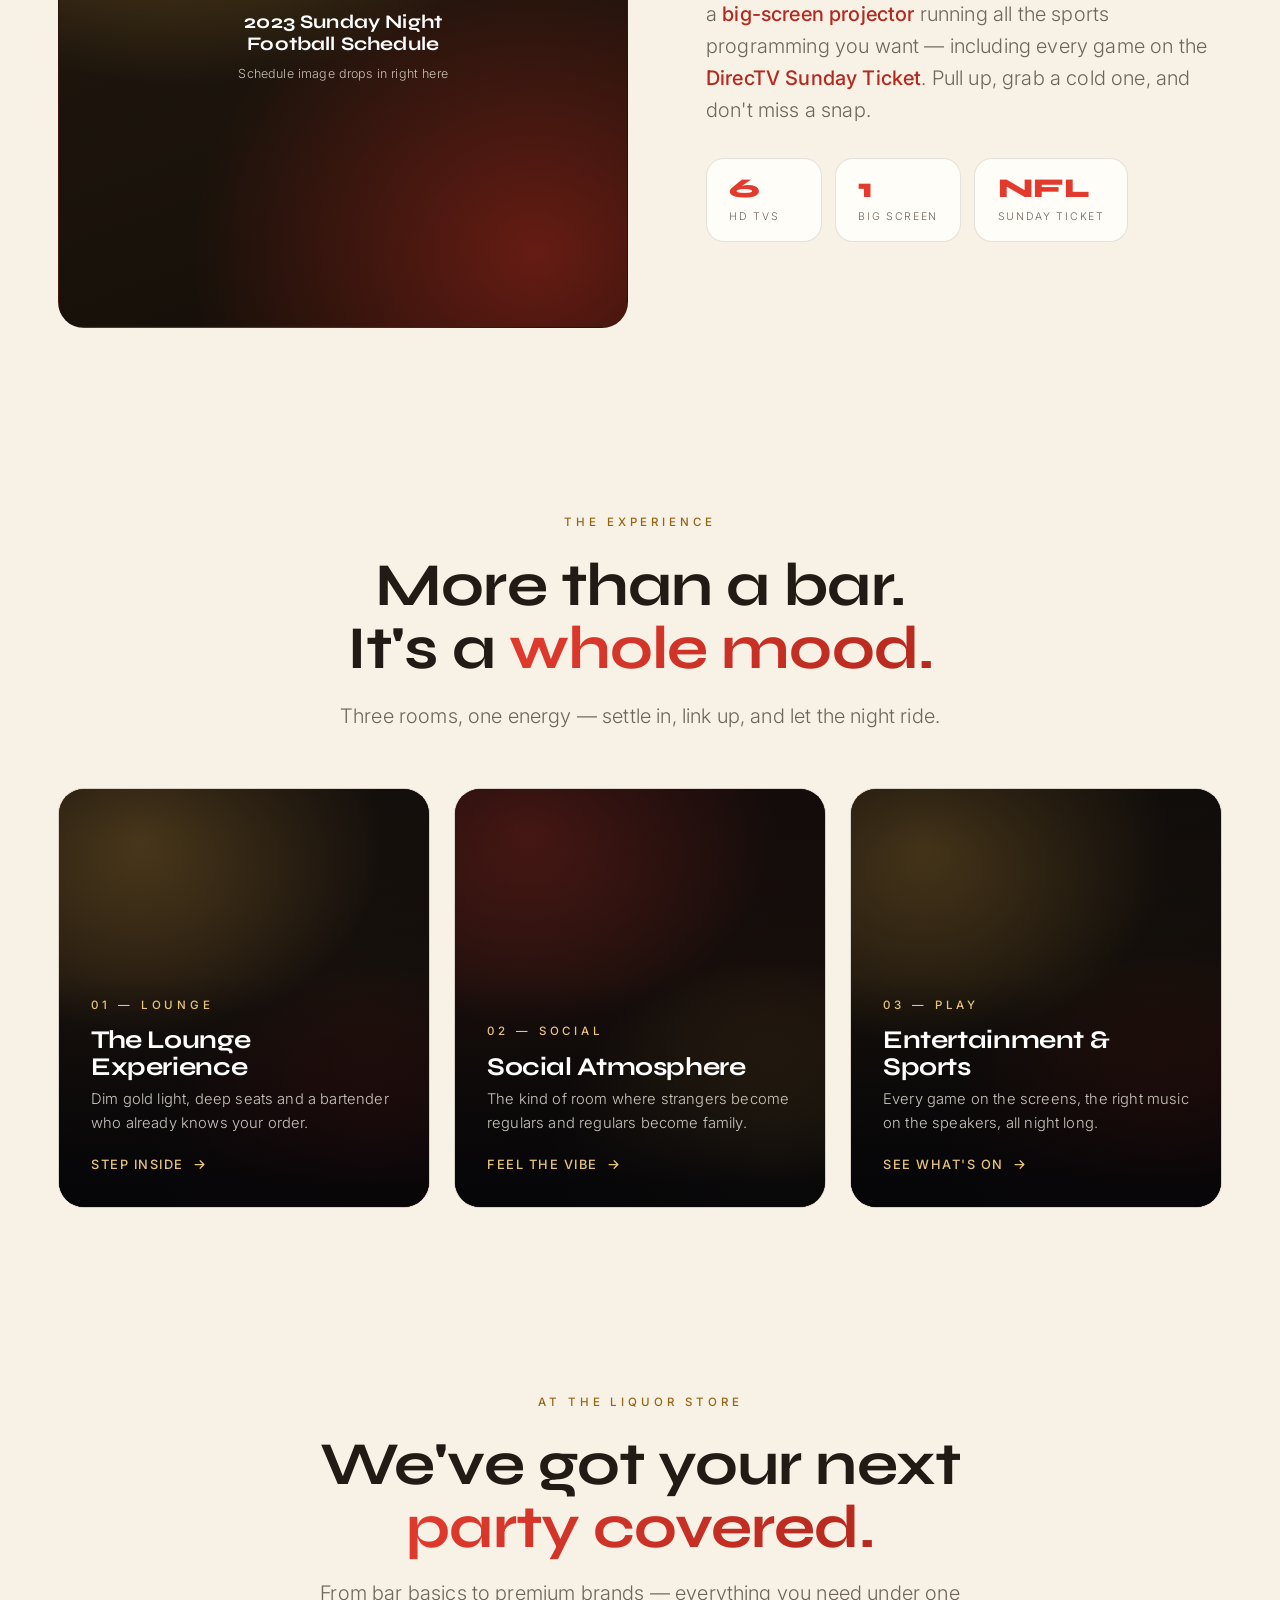
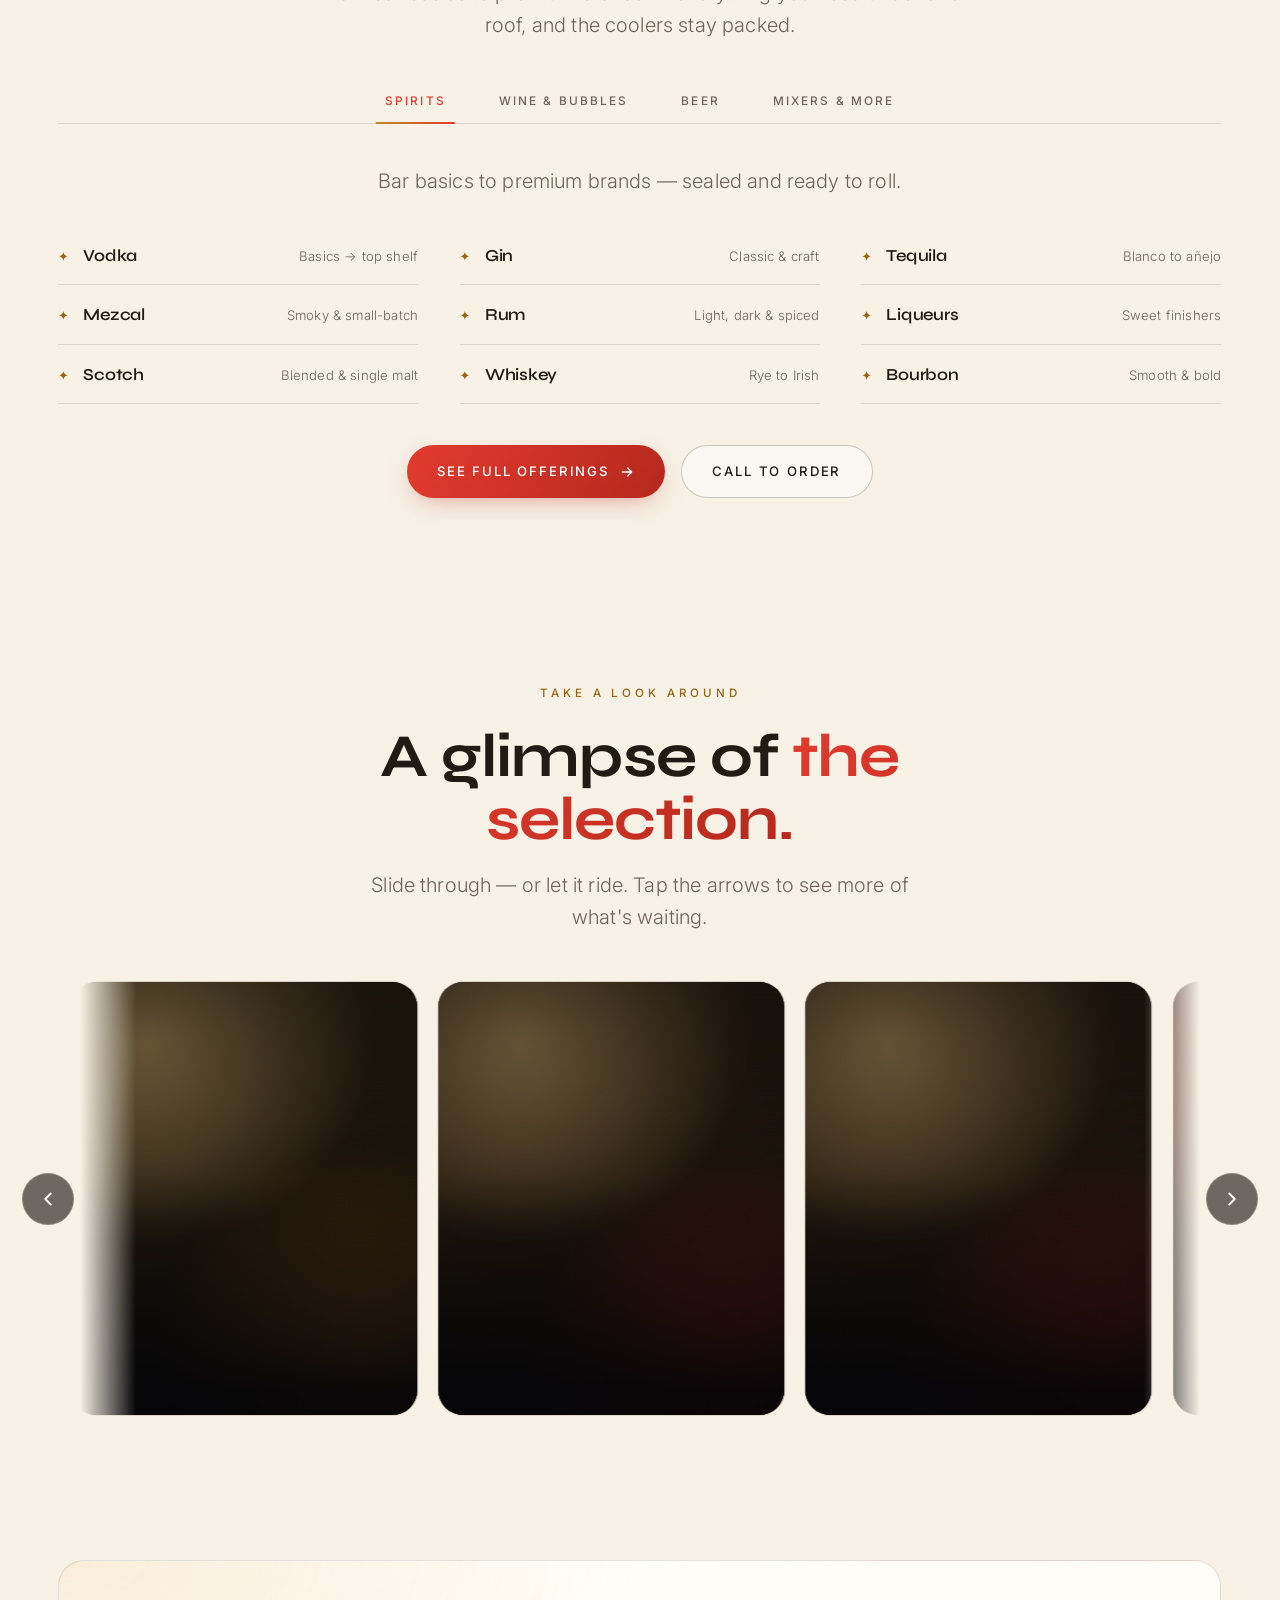
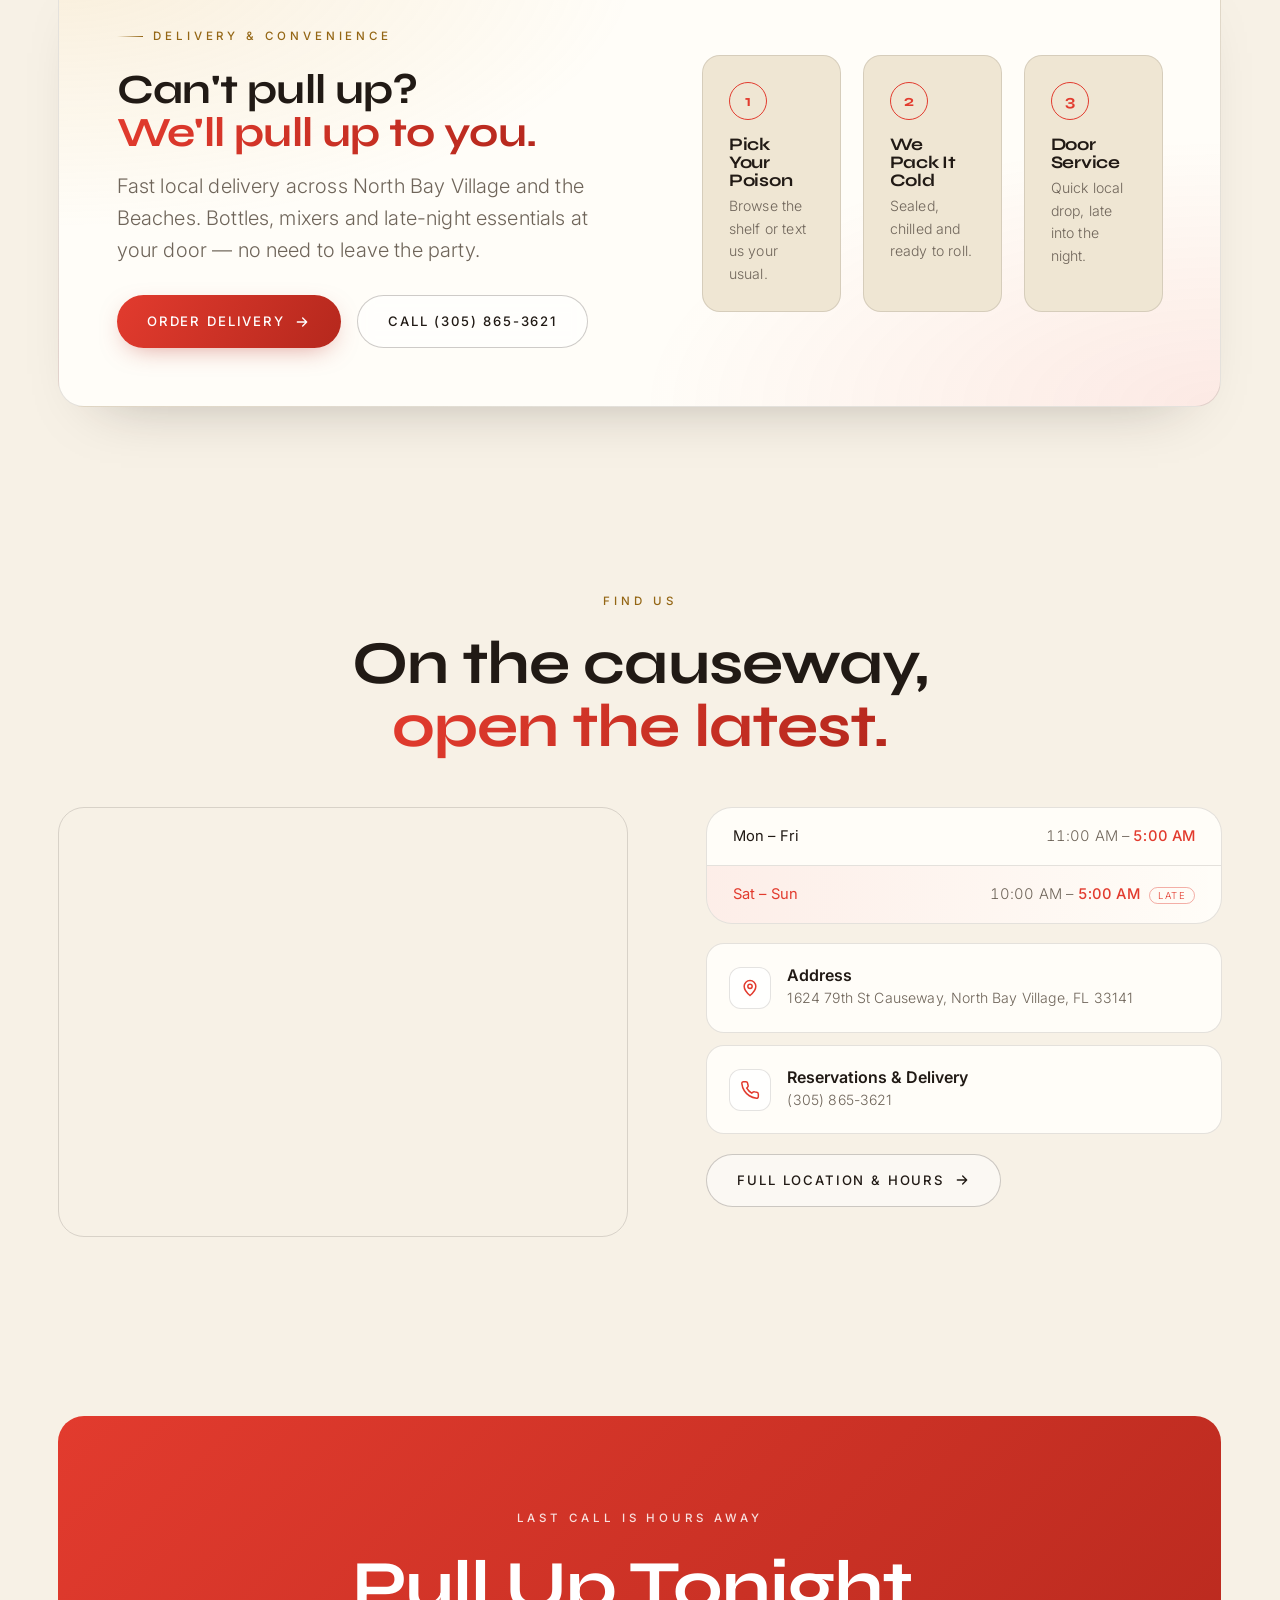
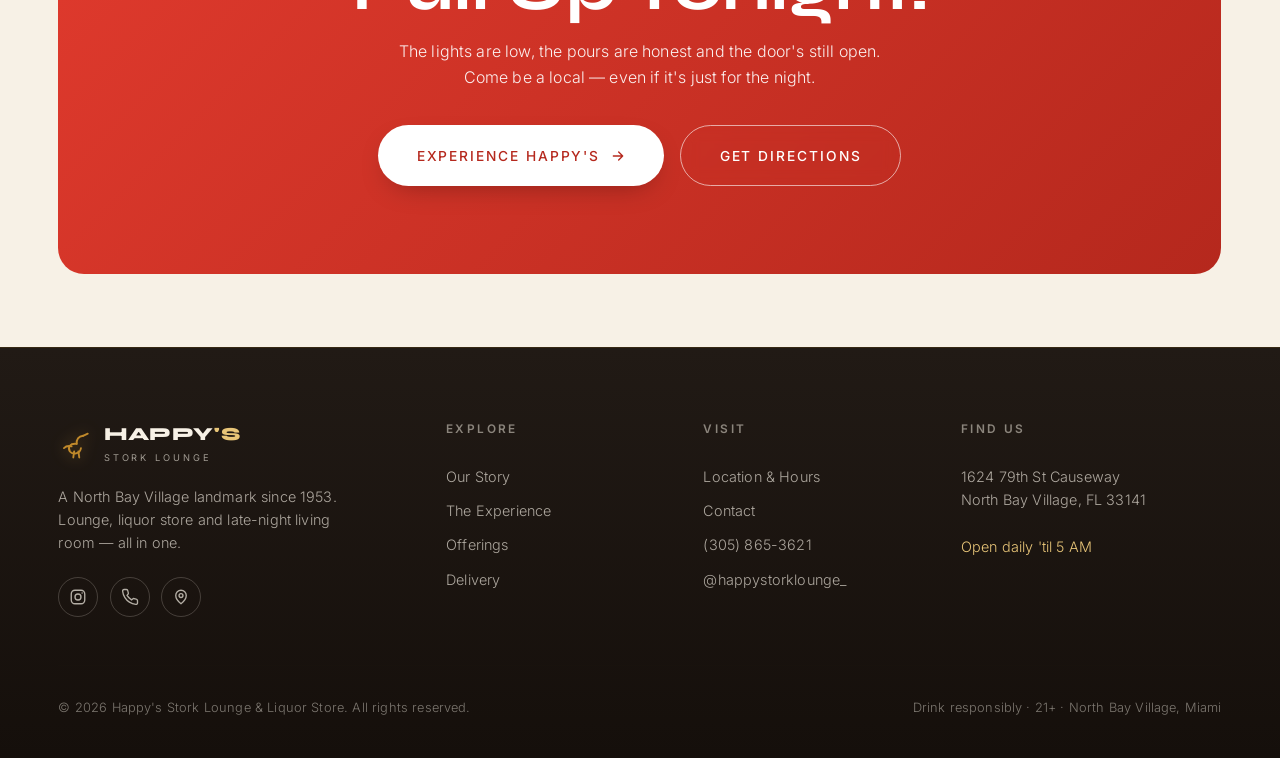
==== commit 4a58ef02: "Add 5 store photos to carousel, remove all slide captions Photos placed:   slide-02 = whiskey wall (" ====
--- a/index.html
+++ b/index.html
@@ -399,19 +399,19 @@
         </button>
         <div class="showcase__viewport">
           <div class="showcase__track">
-            <figure class="showcase__item"><div class="showcase__media bg--beer" style="--photo:url('assets/img/slide-01.jpg')"></div><figcaption><span class="k">Ice Cold</span><span class="t">Beer &amp; Seltzers</span></figcaption></figure>
-            <figure class="showcase__item"><div class="showcase__media bg--spirits" style="--photo:url('assets/img/slide-02.jpg')"></div><figcaption><span class="k">Whiskey Wall</span><span class="t">Whiskey &amp; Bourbon</span></figcaption></figure>
-            <figure class="showcase__item"><div class="showcase__media bg--spirits" style="--photo:url('assets/img/slide-03.jpg')"></div><figcaption><span class="k">Top Shelf</span><span class="t">Bourbon &amp; Crown</span></figcaption></figure>
-            <figure class="showcase__item"><div class="showcase__media bg--patio" style="--photo:url('assets/img/slide-04.jpg')"></div><figcaption><span class="k">100% Agave</span><span class="t">Premium Tequila</span></figcaption></figure>
-            <figure class="showcase__item"><div class="showcase__media bg--curated" style="--photo:url('assets/img/slide-05.jpg')"></div><figcaption><span class="k">Aperitifs</span><span class="t">Gin &amp; Liqueurs</span></figcaption></figure>
-            <figure class="showcase__item"><div class="showcase__media bg--spirits" style="--photo:url('assets/img/slide-06.jpg')"></div><figcaption><span class="k">Chilled &amp; Clean</span><span class="t">Vodka</span></figcaption></figure>
-            <figure class="showcase__item"><div class="showcase__media bg--patio" style="--photo:url('assets/img/slide-07.jpg')"></div><figcaption><span class="k">Island &amp; Smoke</span><span class="t">Rum &amp; Mezcal</span></figcaption></figure>
-            <figure class="showcase__item"><div class="showcase__media bg--wine" style="--photo:url('assets/img/slide-08.jpg')"></div><figcaption><span class="k">Reds &amp; Bubbles</span><span class="t">Wine &amp; Champagne</span></figcaption></figure>
-            <figure class="showcase__item"><div class="showcase__media bg--spirits" style="--photo:url('assets/img/slide-09.jpg')"></div><figcaption><span class="k">Single Malt</span><span class="t">Scotch</span></figcaption></figure>
-            <figure class="showcase__item"><div class="showcase__media bg--curated" style="--photo:url('assets/img/slide-10.jpg')"></div><figcaption><span class="k">Mix It Up</span><span class="t">Mixers &amp; Garnish</span></figcaption></figure>
-            <figure class="showcase__item"><div class="showcase__media bg--beer" style="--photo:url('assets/img/slide-11.jpg')"></div><figcaption><span class="k">Packed Cold</span><span class="t">The Coolers</span></figcaption></figure>
-            <figure class="showcase__item"><div class="showcase__media bg--lounge" style="--photo:url('assets/img/slide-12.jpg')"></div><figcaption><span class="k">On Site</span><span class="t">The Liquor Store</span></figcaption></figure>
-            <figure class="showcase__item"><div class="showcase__media bg--gameday" style="--photo:url('assets/img/slide-13.jpg')"></div><figcaption><span class="k">Sunday Ticket</span><span class="t">Game Day</span></figcaption></figure>
+            <figure class="showcase__item"><div class="showcase__media bg--beer" style="--photo:url('assets/img/slide-01.jpg')"></div></figure>
+            <figure class="showcase__item"><div class="showcase__media bg--spirits" style="--photo:url('assets/img/slide-02.jpg')"></div></figure>
+            <figure class="showcase__item"><div class="showcase__media bg--spirits" style="--photo:url('assets/img/slide-03.jpg')"></div></figure>
+            <figure class="showcase__item"><div class="showcase__media bg--patio" style="--photo:url('assets/img/slide-04.jpg')"></div></figure>
+            <figure class="showcase__item"><div class="showcase__media bg--curated" style="--photo:url('assets/img/slide-05.jpg')"></div></figure>
+            <figure class="showcase__item"><div class="showcase__media bg--spirits" style="--photo:url('assets/img/slide-06.jpg')"></div></figure>
+            <figure class="showcase__item"><div class="showcase__media bg--patio" style="--photo:url('assets/img/slide-07.jpg')"></div></figure>
+            <figure class="showcase__item"><div class="showcase__media bg--wine" style="--photo:url('assets/img/slide-08.jpg')"></div></figure>
+            <figure class="showcase__item"><div class="showcase__media bg--spirits" style="--photo:url('assets/img/slide-09.jpg')"></div></figure>
+            <figure class="showcase__item"><div class="showcase__media bg--curated" style="--photo:url('assets/img/slide-10.jpg')"></div></figure>
+            <figure class="showcase__item"><div class="showcase__media bg--beer" style="--photo:url('assets/img/slide-11.jpg')"></div></figure>
+            <figure class="showcase__item"><div class="showcase__media bg--lounge" style="--photo:url('assets/img/slide-12.jpg')"></div></figure>
+            <figure class="showcase__item"><div class="showcase__media bg--gameday" style="--photo:url('assets/img/slide-13.jpg')"></div></figure>
           </div>
         </div>
         <button class="showcase__arrow showcase__arrow--next" type="button" aria-label="Next">
--- a/assets/css/style.css
+++ b/assets/css/style.css
@@ -606,11 +606,11 @@
   letter-spacing: 0.1em;
 }
 .hero h1 {
-  font-size: clamp(2.4rem, 6.4vw, 5.4rem);
+  font-size: clamp(2rem, 4.6vw, 4rem);
   font-weight: 800;
   letter-spacing: -0.02em;
-  line-height: 0.96;
-  max-width: 18ch;
+  line-height: 1.02;
+  max-width: 20ch;
   margin: 0 auto;
 }
 .hero h1 .line { display: block; overflow: hidden; }
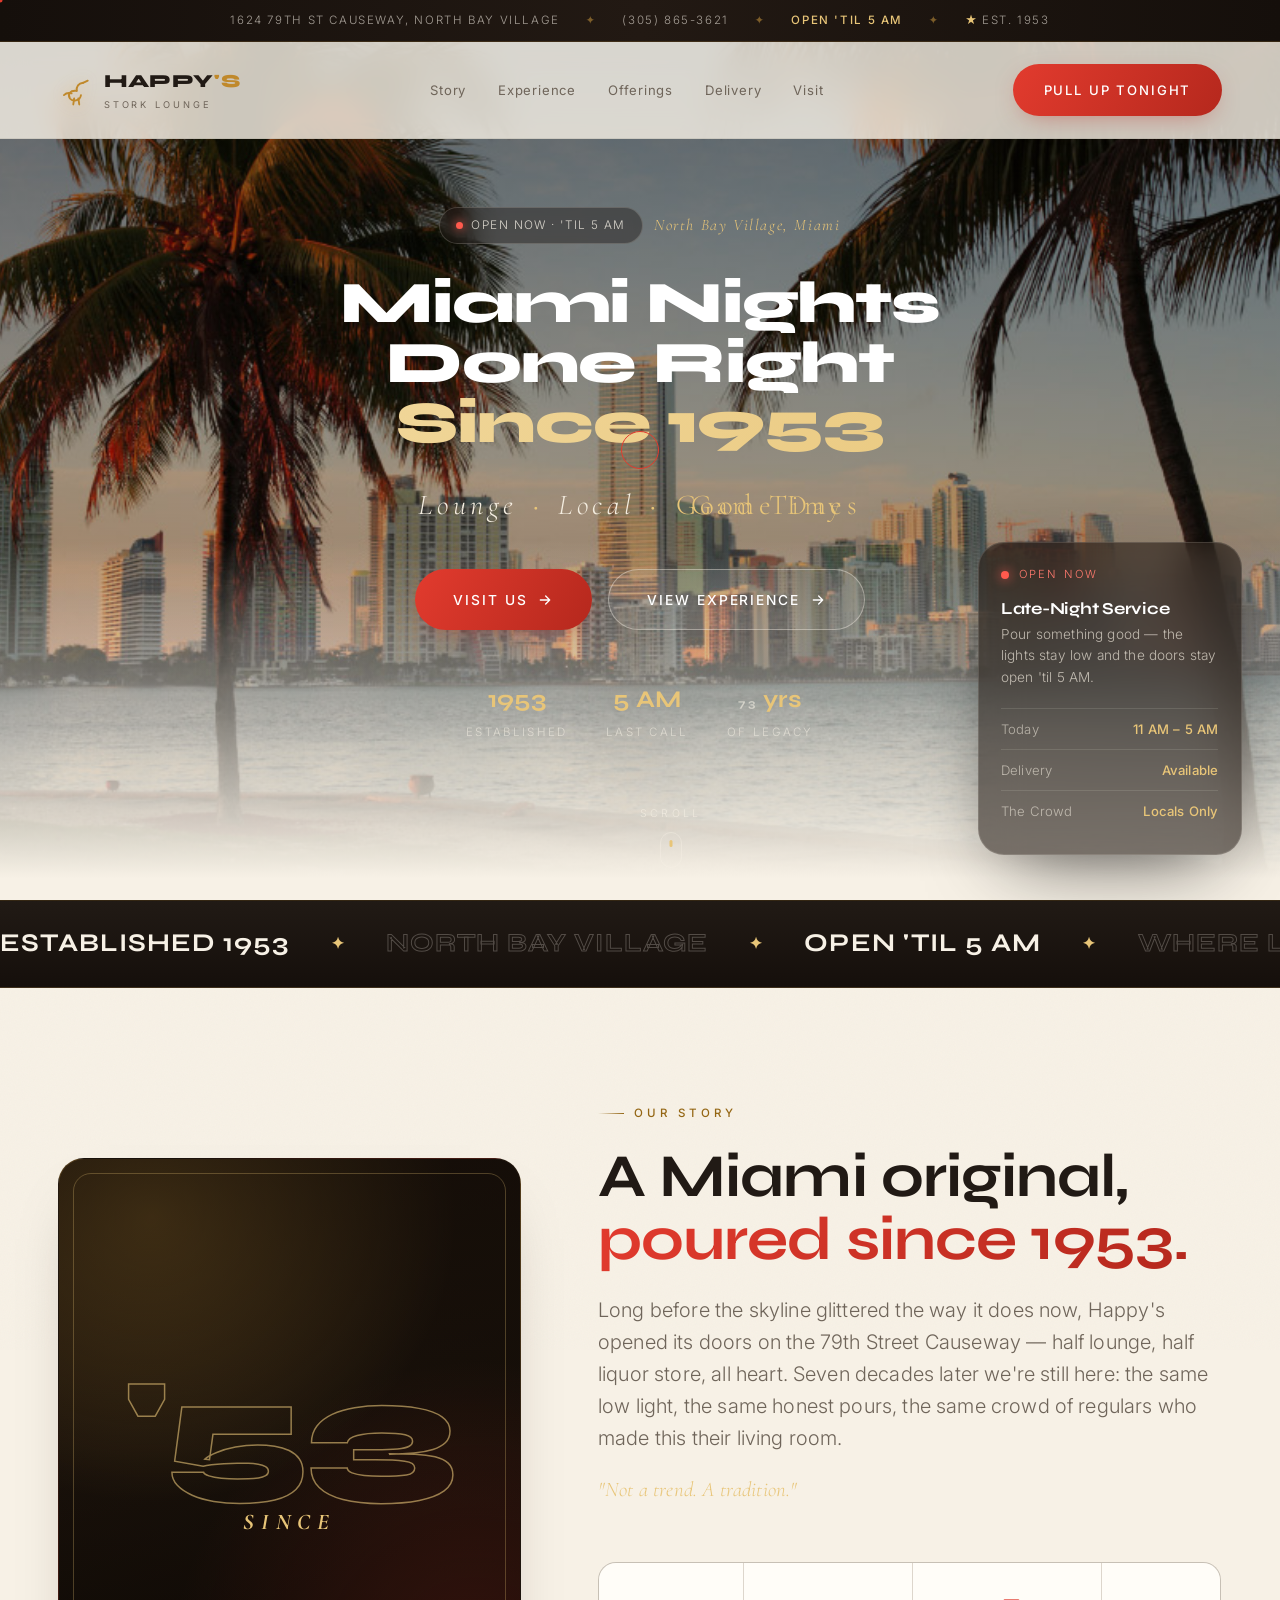
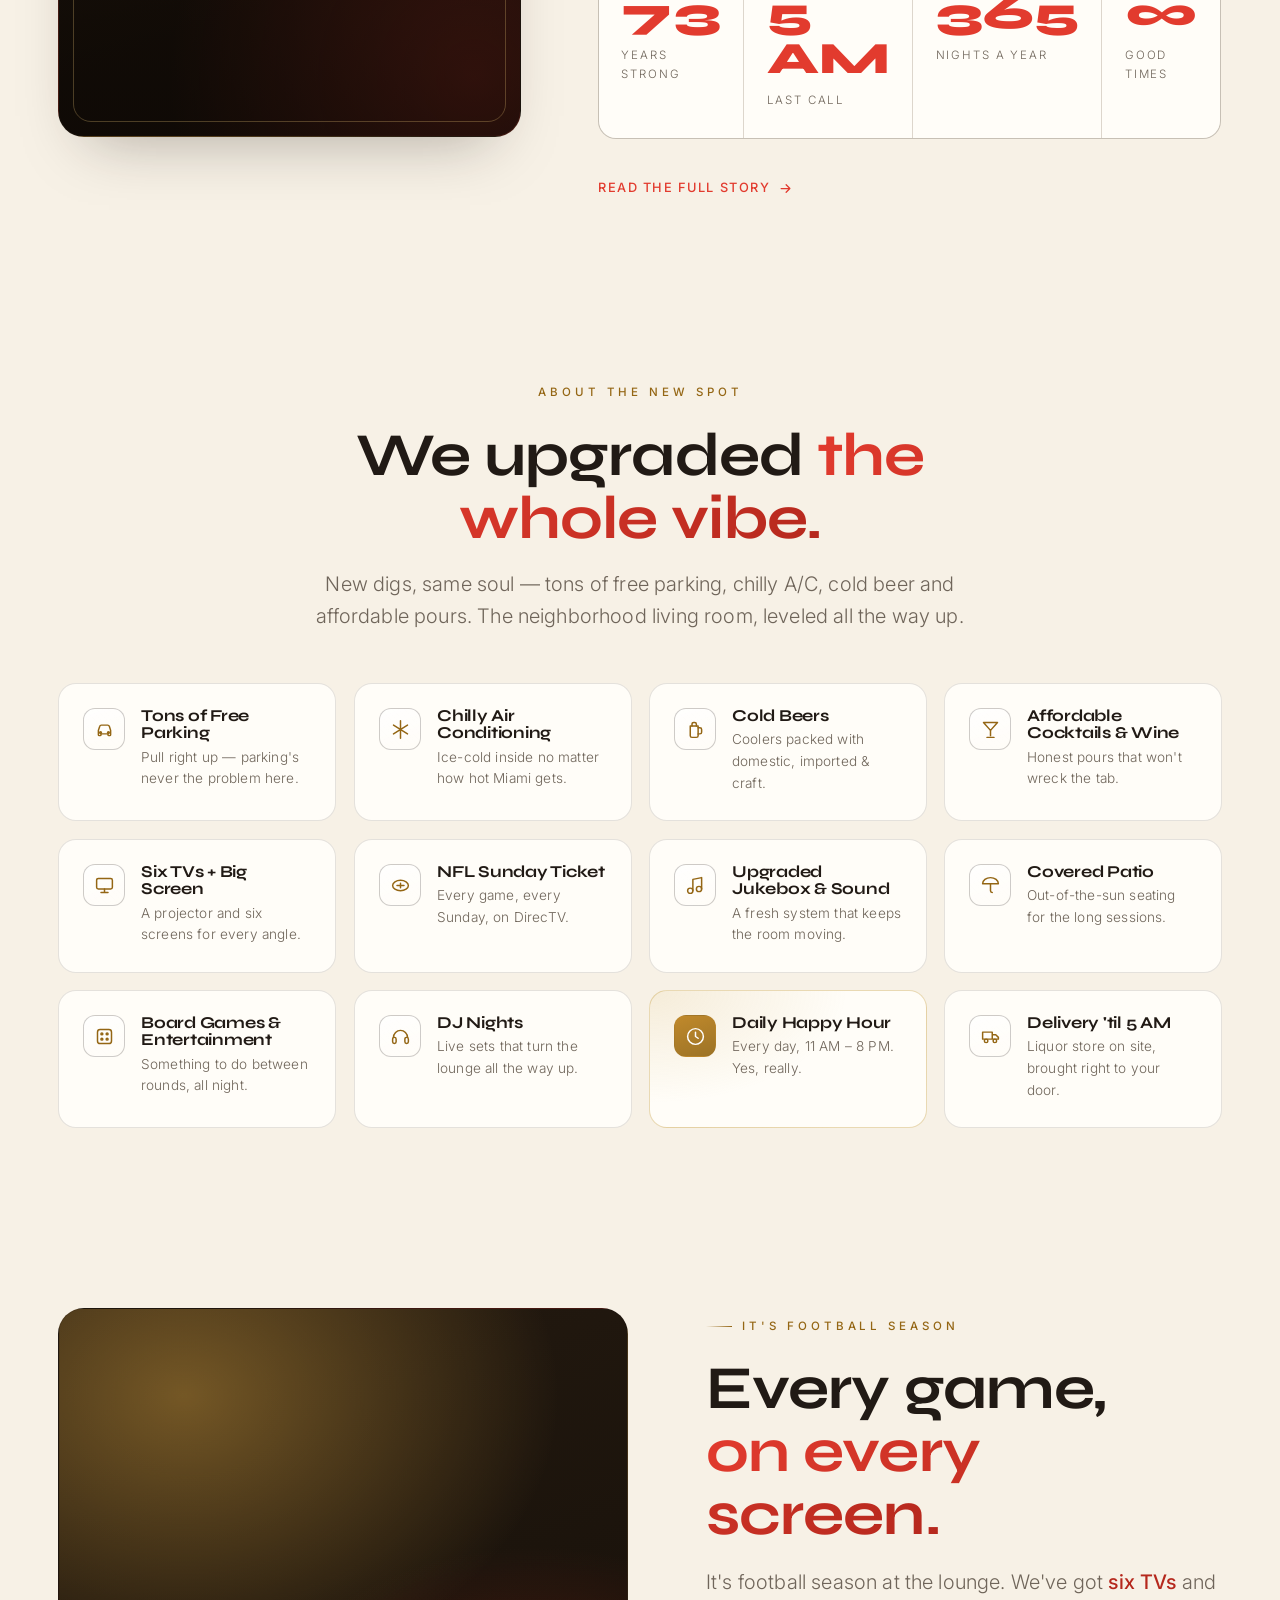
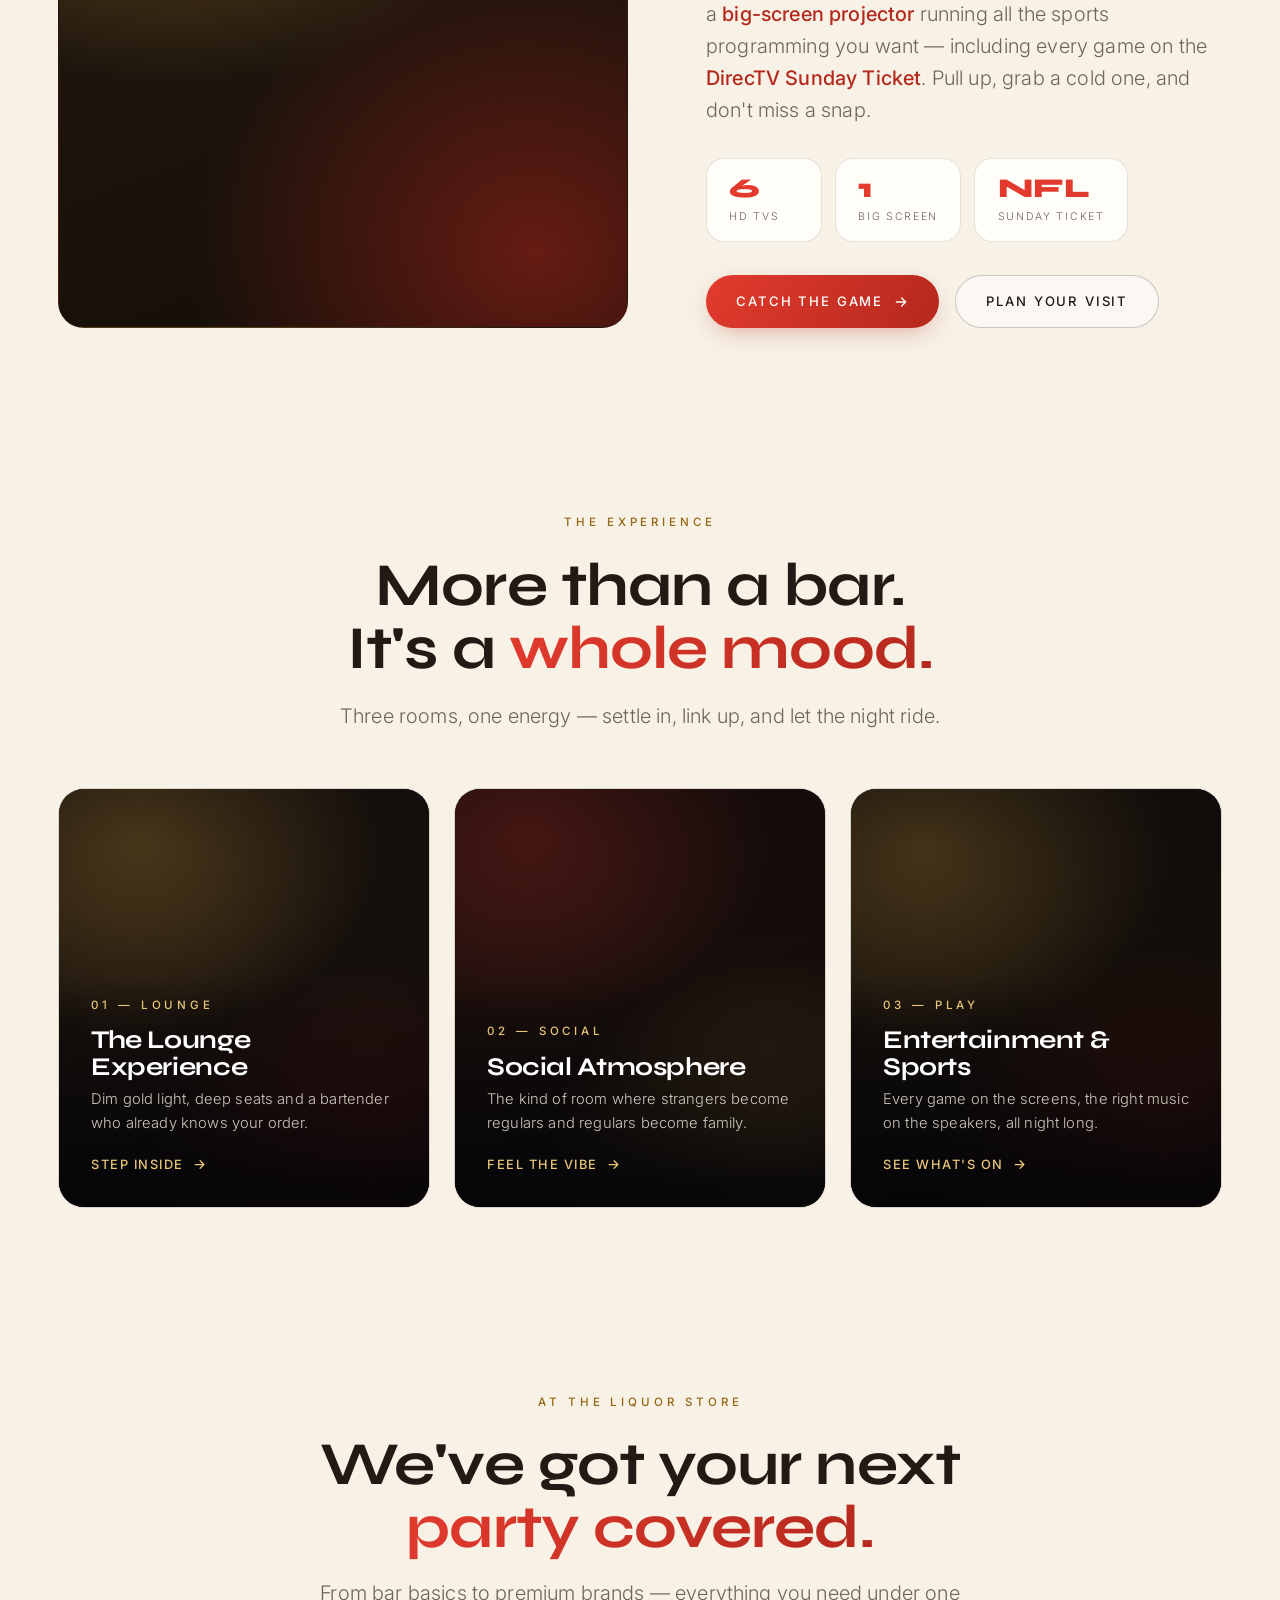
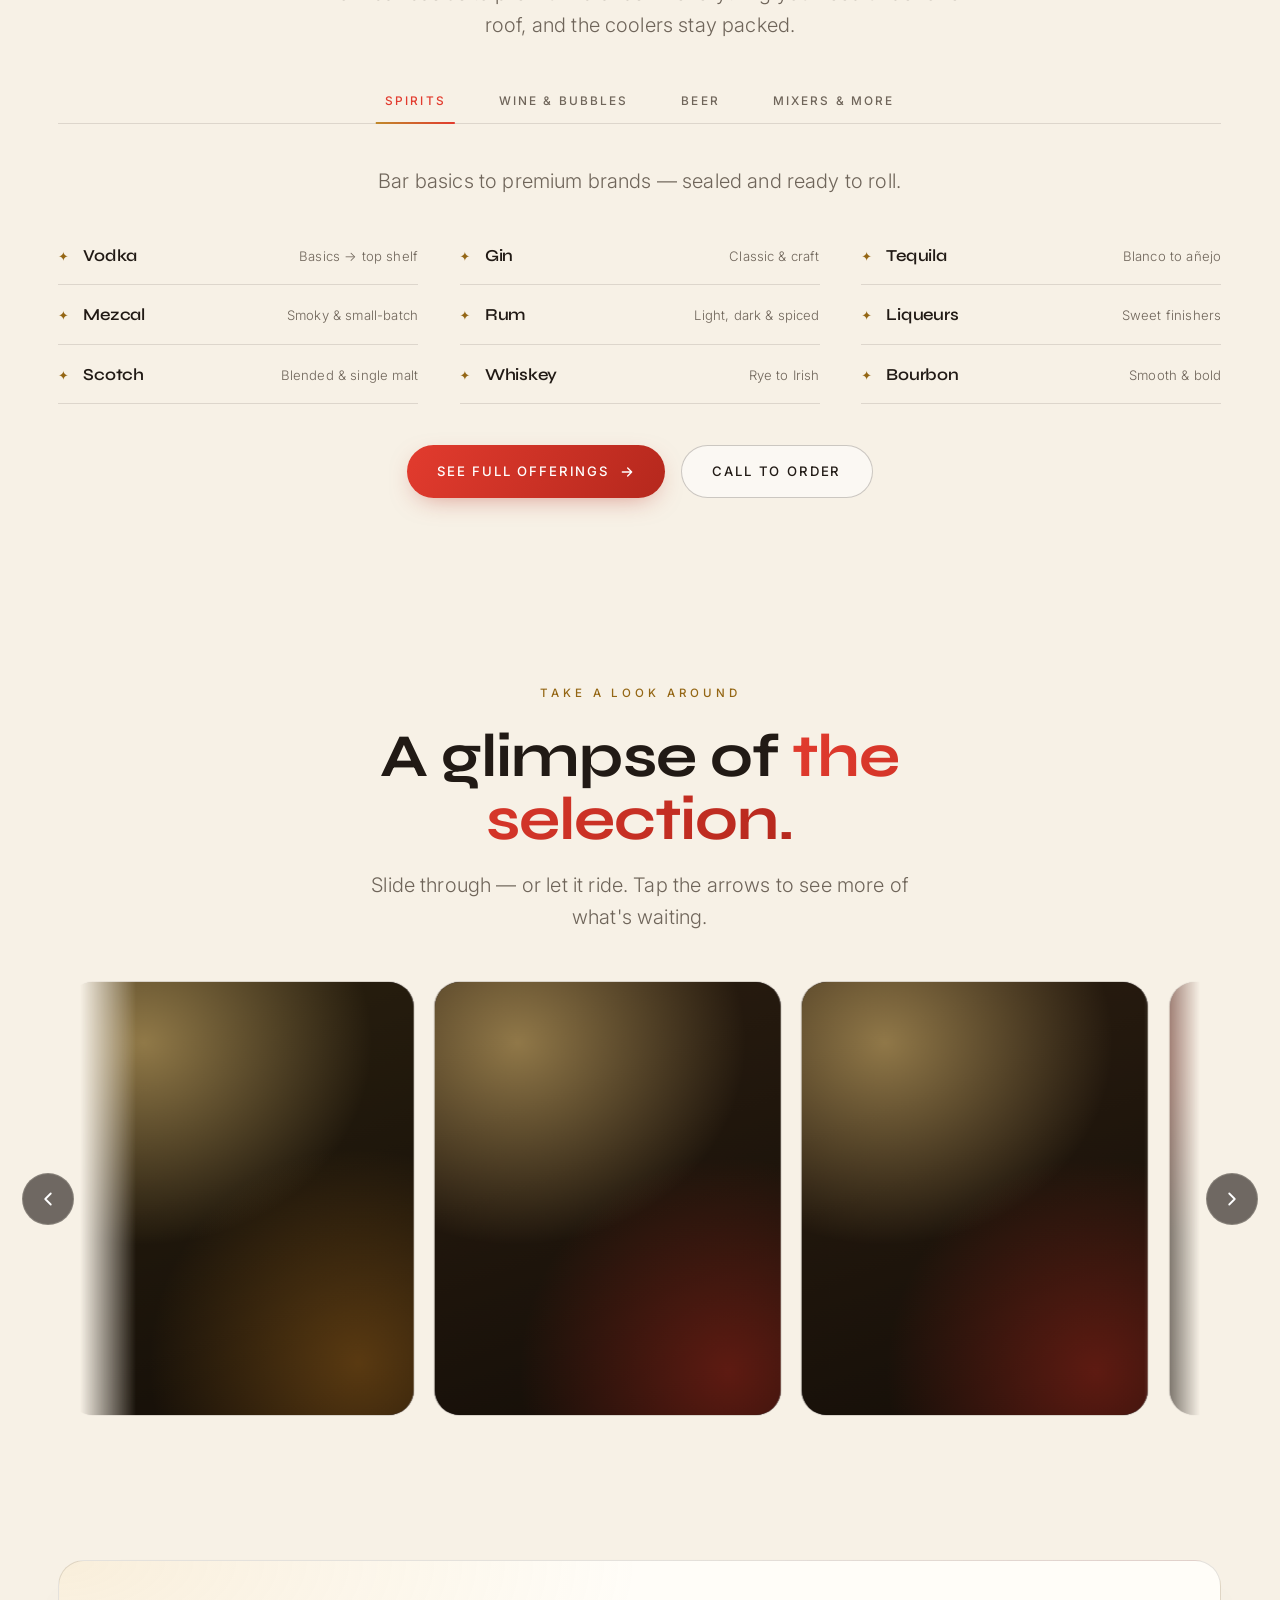
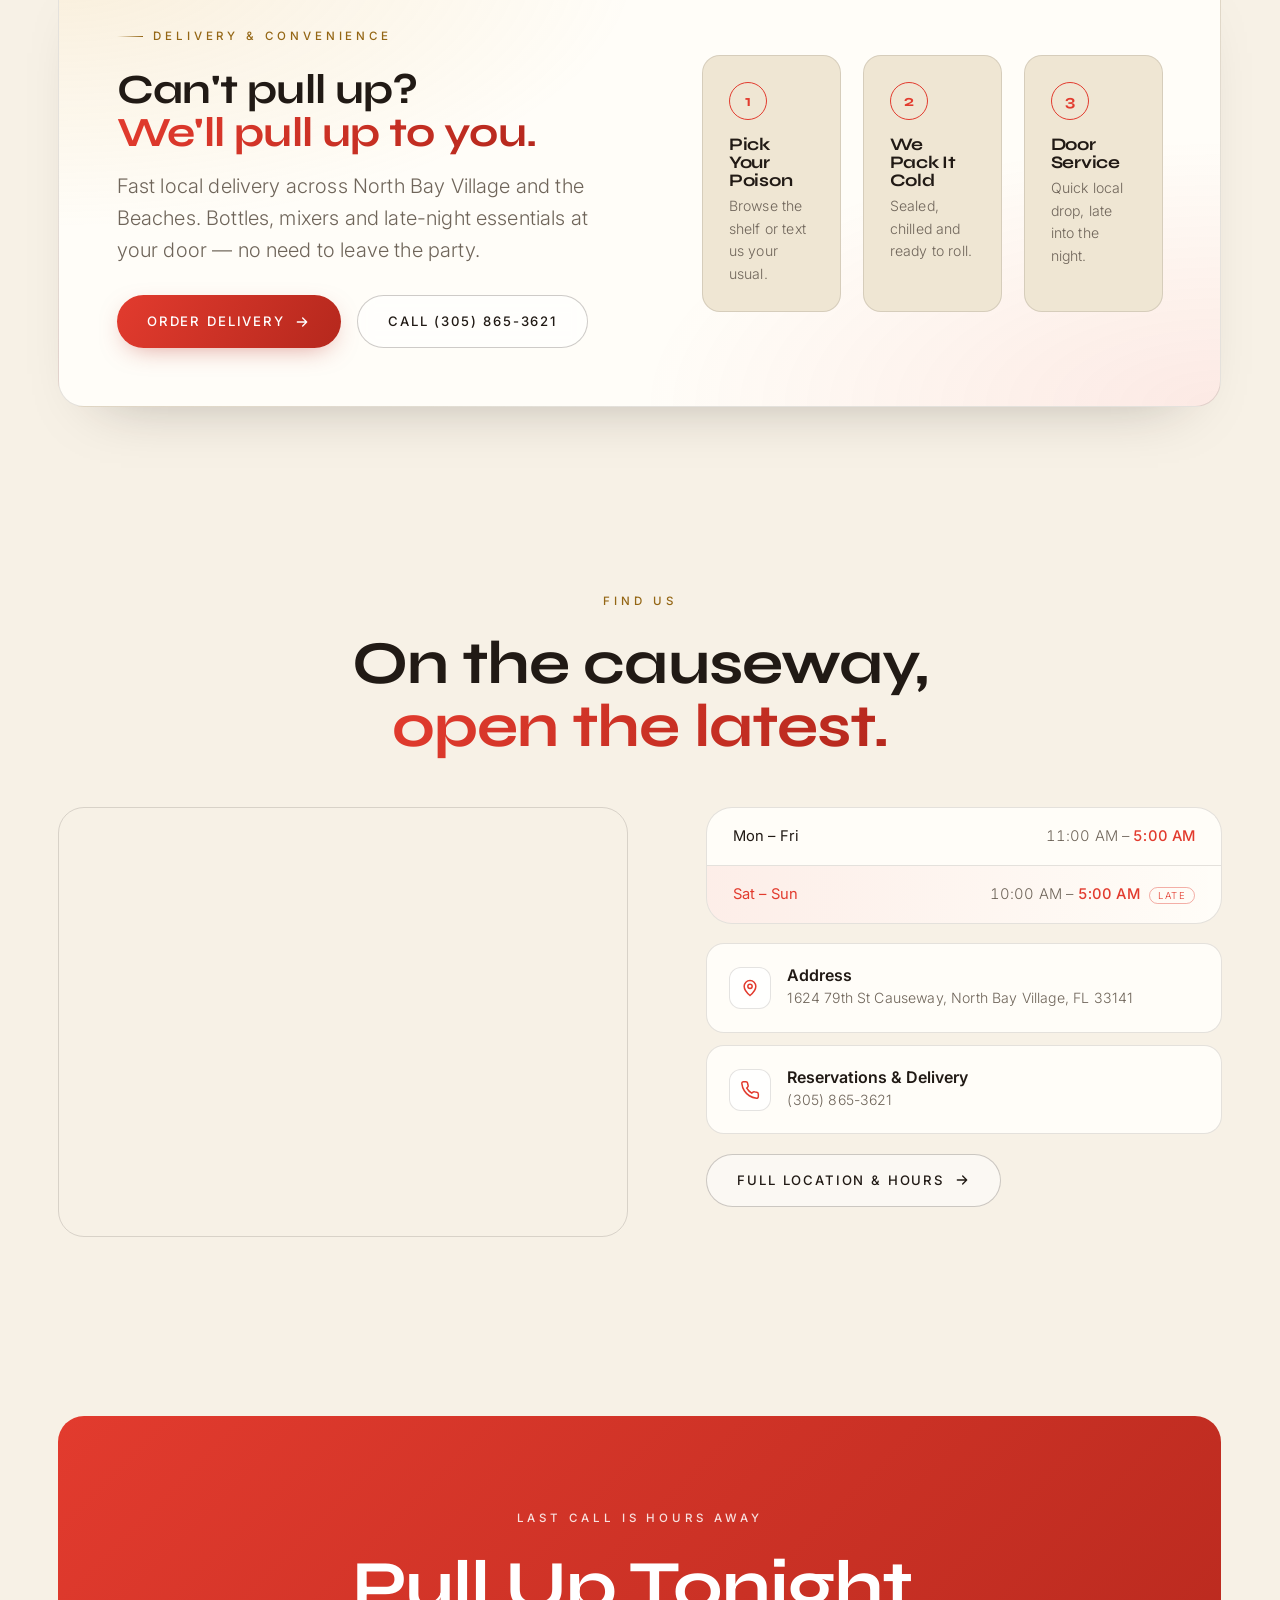
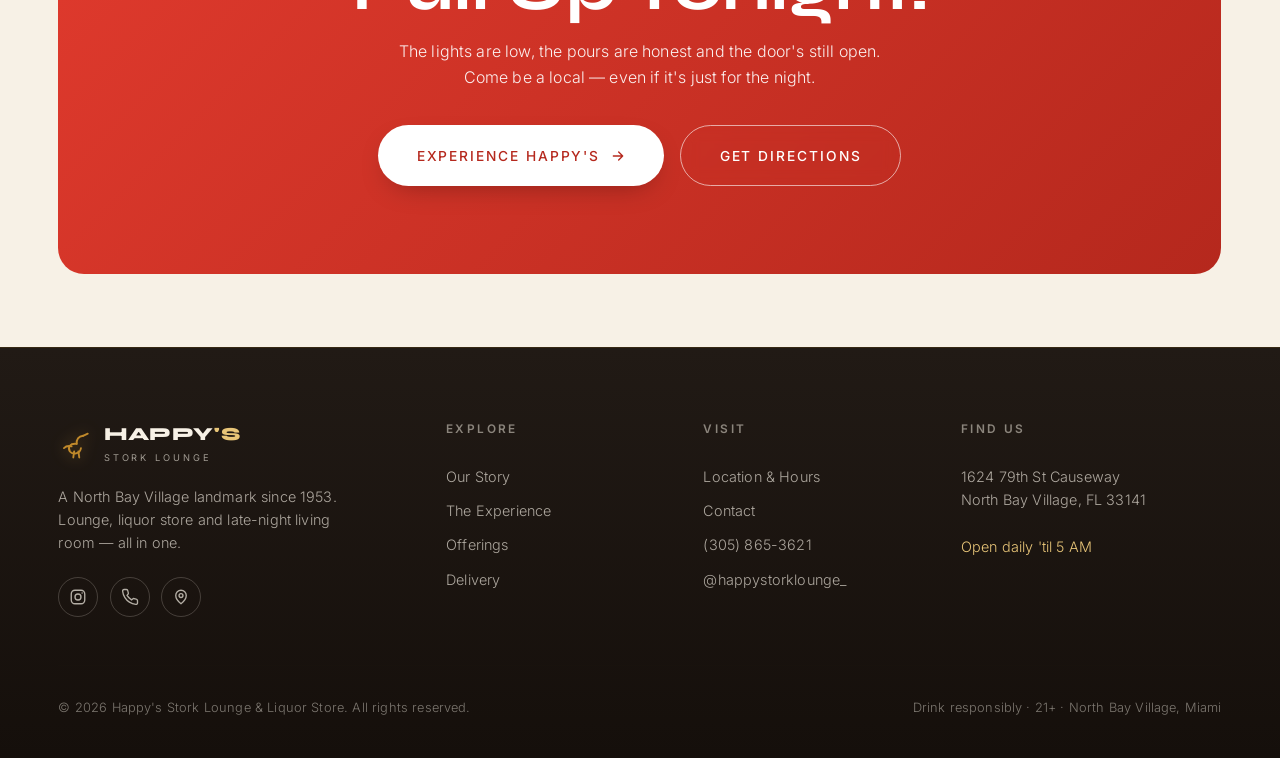
==== commit 55e9be58: "Move slide-12 and slide-13 out of carousel into story and game-day sections - slide-12 (The Liquor S" ====
--- a/index.html
+++ b/index.html
@@ -164,7 +164,7 @@
     <section class="section" id="story">
       <div class="container split">
         <div class="reveal">
-          <div class="story__visual">
+          <div class="story__visual" style="--photo:url('assets/img/slide-12.jpg')">
             <div class="glow-frame"></div>
             <div class="year">'53<small>SINCE</small></div>
           </div>
@@ -231,15 +231,7 @@
     <section class="section" id="gameday">
       <div class="container split" style="align-items:stretch">
         <div class="reveal">
-          <!-- TODO(next chat): drop the 2023 Sunday Night Football schedule image here:
-               <div class="media-frame bg--gameday" style="--photo:url('assets/img/football-schedule.jpg')"> -->
-          <div class="media-frame bg--gameday">
-            <div class="media-frame__note">
-              <span class="pill"><span class="dot"></span>Game Day</span>
-              <b>2023 Sunday Night<br>Football Schedule</b>
-              <span style="display:block;margin-top:0.6rem;font-size:0.78rem">Schedule image drops in right here</span>
-            </div>
-          </div>
+          <div class="media-frame bg--gameday" style="--photo:url('assets/img/slide-13.jpg')"></div>
         </div>
         <div>
           <span class="eyebrow reveal">It's Football Season</span>
@@ -410,8 +402,6 @@
             <figure class="showcase__item"><div class="showcase__media bg--spirits" style="--photo:url('assets/img/slide-09.jpg')"></div></figure>
             <figure class="showcase__item"><div class="showcase__media bg--curated" style="--photo:url('assets/img/slide-10.jpg')"></div></figure>
             <figure class="showcase__item"><div class="showcase__media bg--beer" style="--photo:url('assets/img/slide-11.jpg')"></div></figure>
-            <figure class="showcase__item"><div class="showcase__media bg--lounge" style="--photo:url('assets/img/slide-12.jpg')"></div></figure>
-            <figure class="showcase__item"><div class="showcase__media bg--gameday" style="--photo:url('assets/img/slide-13.jpg')"></div></figure>
           </div>
         </div>
         <button class="showcase__arrow showcase__arrow--next" type="button" aria-label="Next">
--- a/assets/css/style.css
+++ b/assets/css/style.css
@@ -825,6 +825,20 @@
   border: 1px solid rgba(233,205,143,0.25);
   border-radius: calc(var(--radius-lg) - 8px);
   pointer-events: none;
+  z-index: 1;
+}
+.story__visual::after {
+  content: "";
+  position: absolute; inset: 0;
+  background-image:
+    linear-gradient(180deg, rgba(8,4,2,0.55) 0%, rgba(8,4,2,0.28) 50%, rgba(8,4,2,0.55) 100%),
+    var(--photo, none);
+  background-size: cover;
+  background-position: center;
+}
+.story__visual .year {
+  position: relative;
+  z-index: 1;
 }
 
 .stats {
@@ -1744,11 +1758,9 @@
   border-radius: var(--radius-lg);
   overflow: hidden;
   border: 1px solid var(--line);
-  isolation: isolate;
 }
 .showcase__media {
   position: absolute; inset: 0;
-  z-index: -2;
   background-color: #130d1a;
   background-size: cover;
   background-position: center;
@@ -1761,12 +1773,6 @@
   background-position: center;
   transform: scale(1.05);
   transition: transform 0.9s var(--ease);
-}
-.showcase__item::after {
-  content: "";
-  position: absolute; inset: 0;
-  z-index: -1;
-  background: linear-gradient(to top, rgba(5,5,8,0.92) 6%, rgba(5,5,8,0.15) 55%, rgba(5,5,8,0.4));
 }
 .showcase__item:hover .showcase__media::after { transform: scale(1.13); }
 .showcase__item figcaption {
